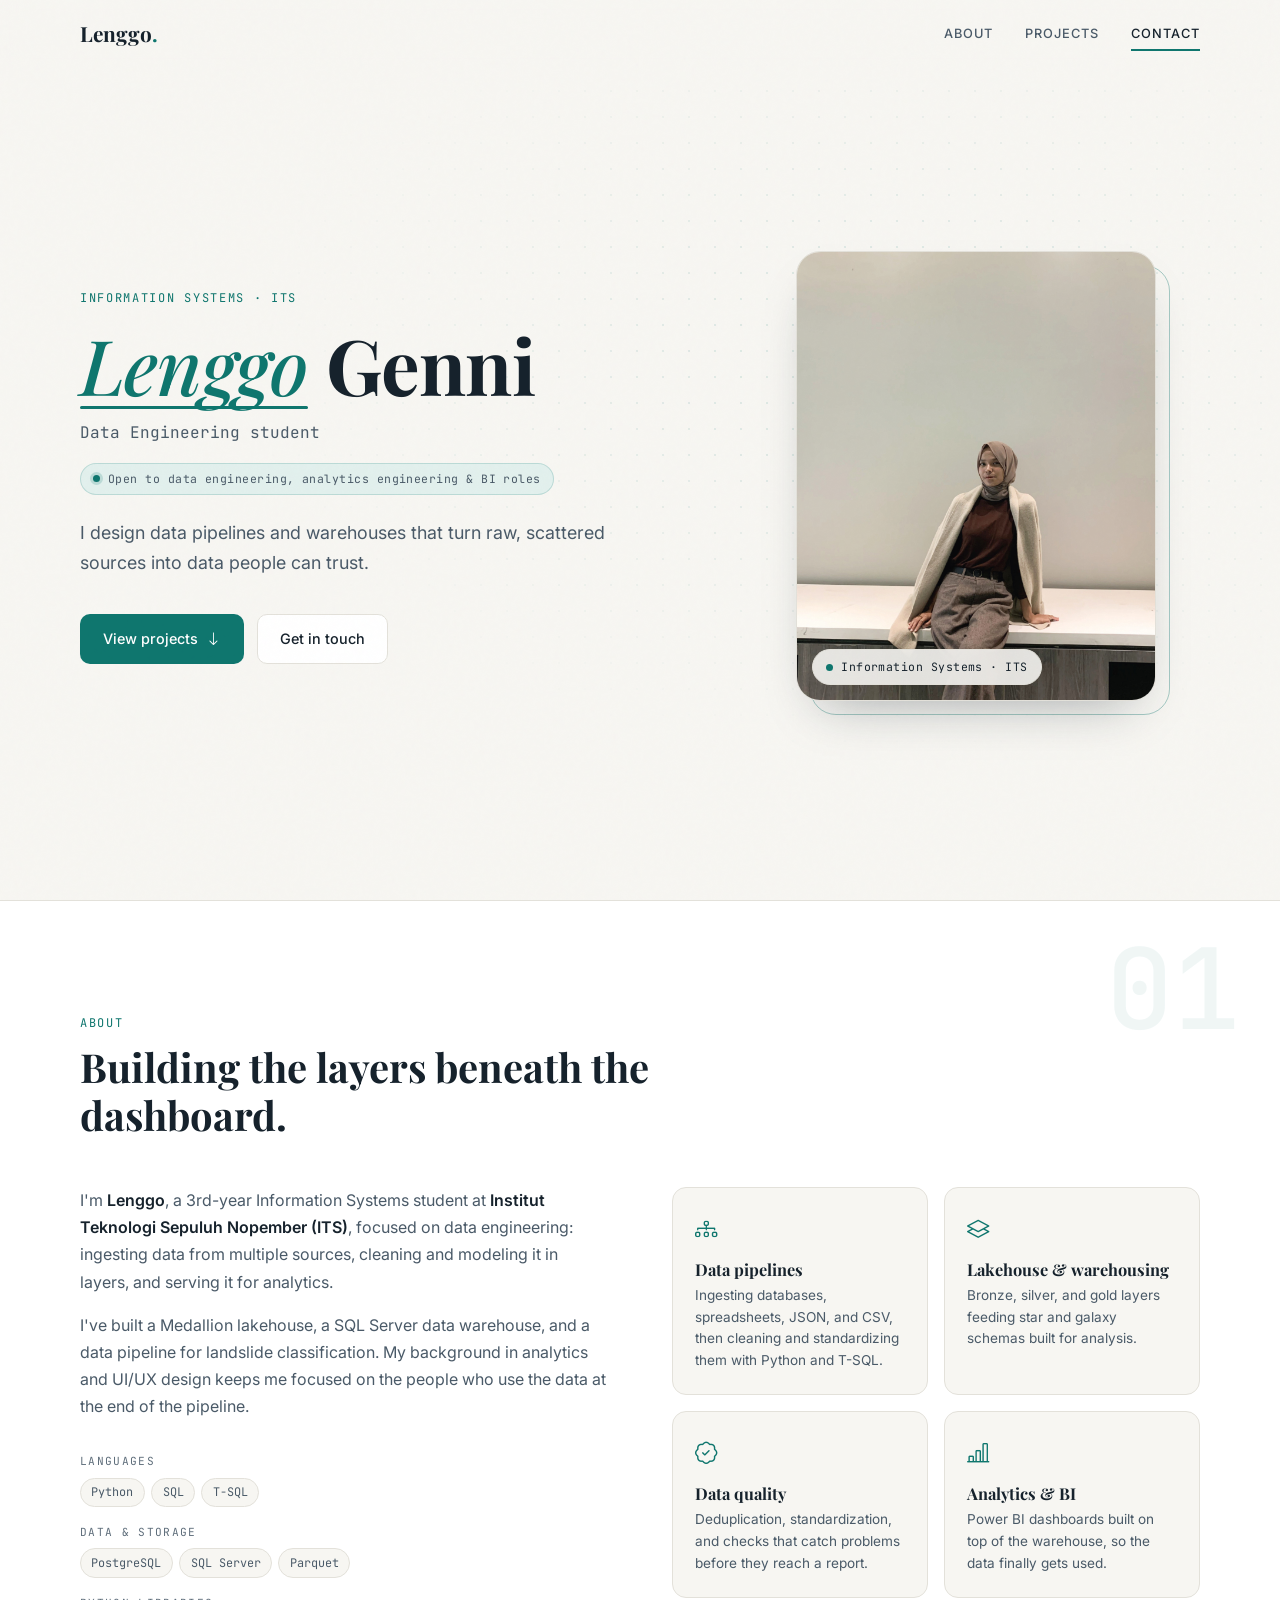
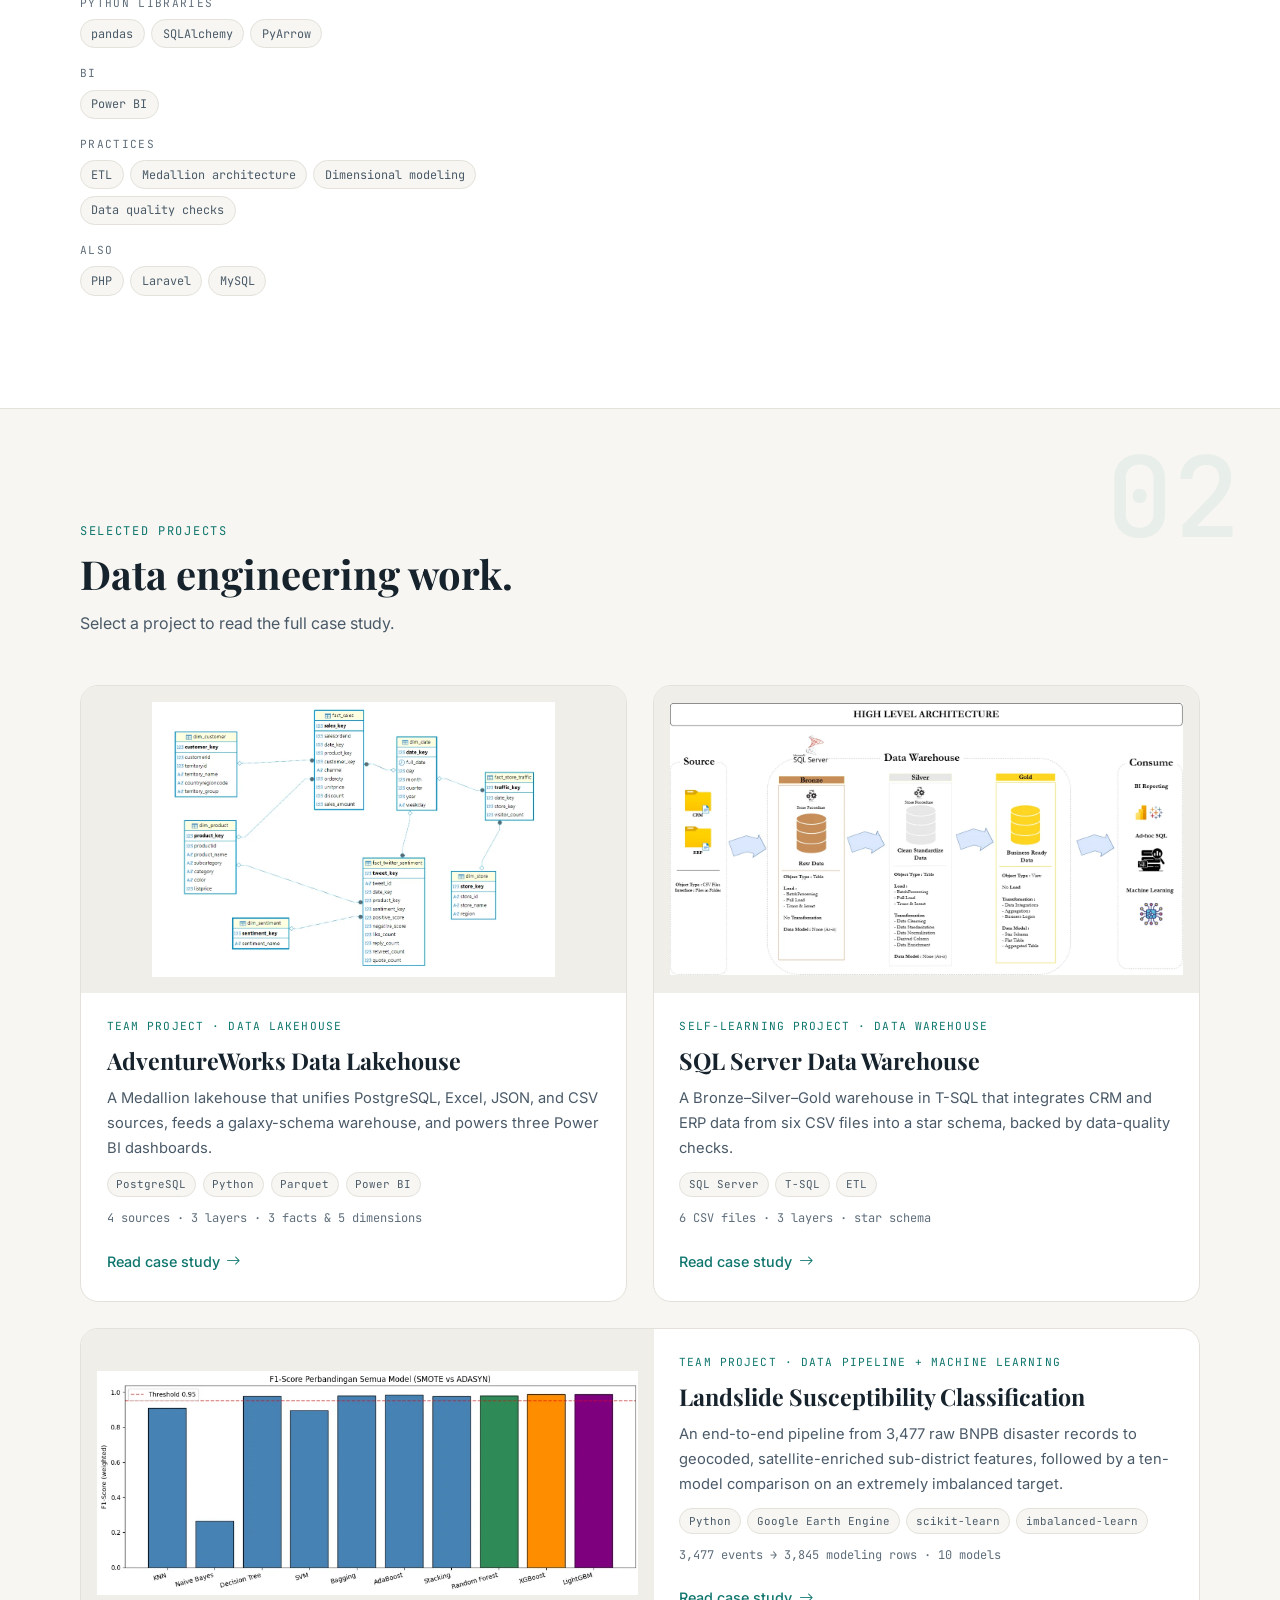
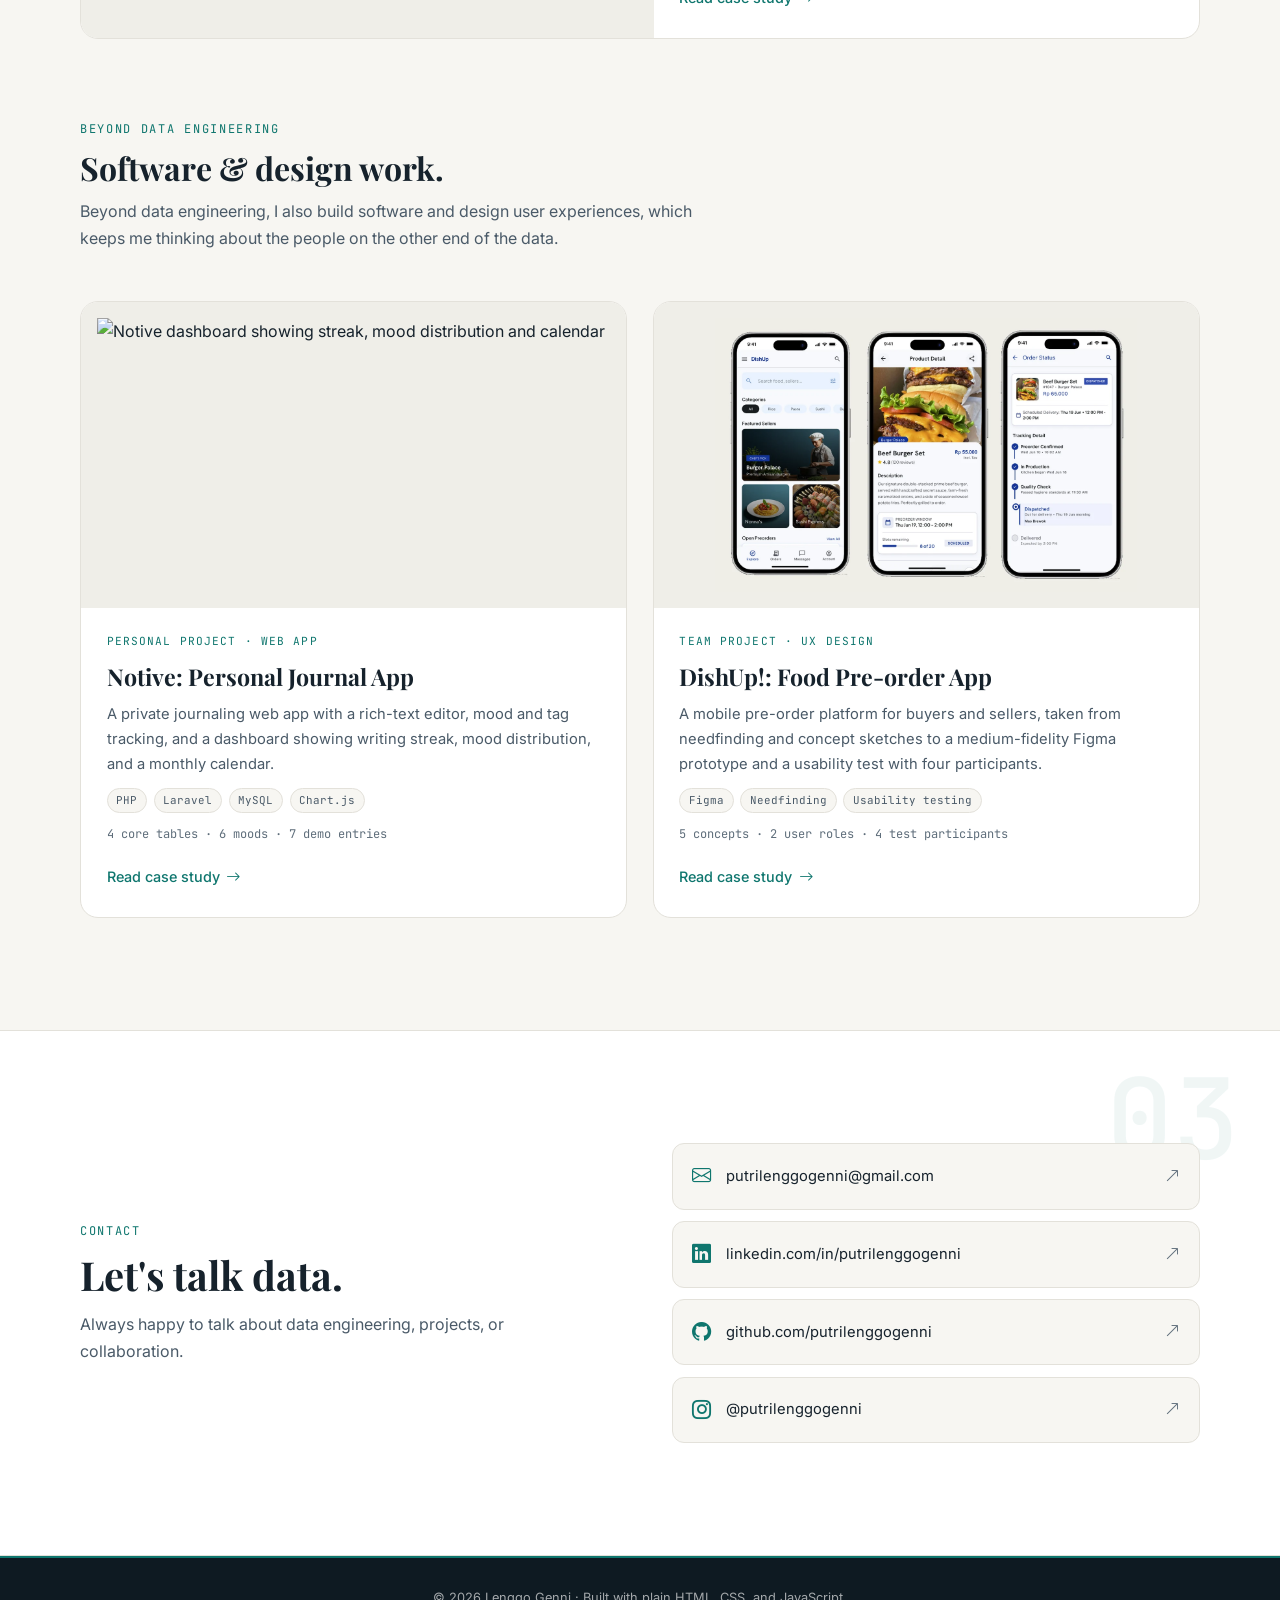
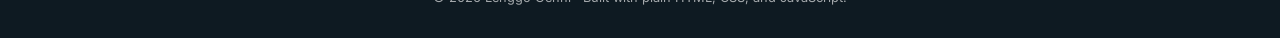
==== index.html @ aed27771 "Design: section watermark numbers + page scroll progress bar" ====
<!DOCTYPE html>
<html lang="en">
<head>
  <meta charset="UTF-8" />
  <meta name="viewport" content="width=device-width, initial-scale=1.0" />
  <title>Lenggo Genni · Data Engineering</title>
  <meta name="description" content="Portfolio of Lenggo Genni, an Information Systems student building data pipelines, lakehouses, and data warehouses." />
  <meta name="theme-color" content="#f7f6f2" />
  <meta property="og:title" content="Lenggo Genni · Data Engineering" />
  <meta property="og:description" content="Data pipelines, lakehouses, and data warehouses: selected data engineering projects." />
  <meta property="og:type" content="website" />
  <link rel="icon" href="data:image/svg+xml,%3Csvg xmlns='http://www.w3.org/2000/svg' viewBox='0 0 32 32'%3E%3Crect width='32' height='32' rx='8' fill='%230f766e'/%3E%3Ctext x='16' y='23' font-size='19' text-anchor='middle' fill='white' font-family='Georgia,serif' font-weight='700'%3EL%3C/text%3E%3C/svg%3E" />

  <script>document.documentElement.classList.add('js');</script>

  <link rel="preconnect" href="https://fonts.googleapis.com" />
  <link rel="preconnect" href="https://fonts.gstatic.com" crossorigin />
  <link href="https://fonts.googleapis.com/css2?family=Inter:wght@400;500;600&family=JetBrains+Mono:wght@400;500&family=Playfair+Display:ital,wght@0,500;0,700;1,500&display=swap" rel="stylesheet" />
  <link href="https://cdn.jsdelivr.net/npm/bootstrap-icons@1.11.3/font/bootstrap-icons.min.css" rel="stylesheet" />
  <link href="style.css" rel="stylesheet" />
</head>

<body>
  <div class="scroll-progress" aria-hidden="true"><span id="scroll-progress"></span></div>
  <a class="skip" href="#main">Skip to content</a>

  <!-- NAVBAR -->
  <header class="nav" id="nav">
    <div class="container nav__inner">
      <a class="brand" href="#top" aria-label="Lenggo, back to top">Lenggo<span>.</span></a>
      <button class="nav__toggle" id="nav-toggle" aria-expanded="false" aria-controls="nav-links" aria-label="Toggle menu">
        <i class="bi bi-list"></i>
      </button>
      <nav class="nav__links" id="nav-links" aria-label="Primary">
        <a href="#about">About</a>
        <a href="#projects">Projects</a>
        <a href="#contact">Contact</a>
      </nav>
    </div>
  </header>

  <main id="main">
    <!-- HERO -->
    <section class="hero" id="top">
      <div class="container hero__grid">
        <div class="hero__text">
          <p class="eyebrow">Information Systems · ITS</p>
          <h1 class="hero__name"><em>Lenggo</em> Genni</h1>
          <p class="hero__role">Data Engineering student</p>
<p class="hero__avail"><span class="hero__avail-dot" aria-hidden="true"></span>Open to data engineering, analytics engineering &amp; BI roles</p>
          <p class="hero__lede">
            I design data pipelines and warehouses that turn raw, scattered sources into data people can trust.
          </p>
          <div class="hero__cta">
            <a href="#projects" class="btn btn--primary">View projects <i class="bi bi-arrow-down"></i></a>
            <a href="#contact" class="btn btn--ghost">Get in touch</a>
          </div>
        </div>

        <figure class="hero__portrait">
          <img
            src="lenggo.jpg"
            alt="Portrait of Lenggo Genni"
            class="hero__photo"
            width="520" height="650"
            onerror="this.replaceWith(Object.assign(document.createElement('span'),{className:'hero__photo hero__photo--fallback',textContent:'LG'}))"
          />
          <figcaption class="hero__caption">
            <span class="hero__caption-dot"></span>
            Information Systems · ITS
          </figcaption>
        </figure>
      </div>
    </section>

    <!-- ABOUT -->
    <section class="section section--alt" id="about">
      <div class="container">
        <div class="section__head reveal">
          <p class="eyebrow">About</p>
          <h2 class="section-title">Building the layers beneath the dashboard.</h2>
        </div>

        <div class="about__grid">
          <div class="about__text reveal">
            <p>
              I'm <strong>Lenggo</strong>, a 3rd-year Information Systems student at
              <strong>Institut Teknologi Sepuluh Nopember (ITS)</strong>, focused on data engineering:
              ingesting data from multiple sources, cleaning and modeling it in layers, and serving it for analytics.
            </p>
            <p> 
              I've built a Medallion lakehouse, a SQL Server data warehouse, and a data pipeline for landslide
              classification. My background in analytics and UI/UX design keeps me focused on the people who use
              the data at the end of the pipeline.
            </p>

            <div class="stack">
              <div class="stack__group">
                <span class="stack__label">Languages</span>
                <div class="chips"><span class="chip">Python</span><span class="chip">SQL</span><span class="chip">T-SQL</span></div>
              </div>
              <div class="stack__group">
                <span class="stack__label">Data &amp; storage</span>
                <div class="chips"><span class="chip">PostgreSQL</span><span class="chip">SQL Server</span><span class="chip">Parquet</span></div>
              </div>
              <div class="stack__group">
                <span class="stack__label">Python libraries</span>
                <div class="chips"><span class="chip">pandas</span><span class="chip">SQLAlchemy</span><span class="chip">PyArrow</span></div>
              </div>
              <div class="stack__group">
                <span class="stack__label">BI</span>
                <div class="chips"><span class="chip">Power BI</span></div>
              </div>
              <div class="stack__group">
                <span class="stack__label">Practices</span>
                <div class="chips"><span class="chip">ETL</span><span class="chip">Medallion architecture</span><span class="chip">Dimensional modeling</span><span class="chip">Data quality checks</span></div>
              </div>
              <div class="stack__group">
                <span class="stack__label">Also</span>
                <div class="chips"><span class="chip">PHP</span><span class="chip">Laravel</span><span class="chip">MySQL</span></div>
              </div>
            </div>
          </div>

          <div class="skills">
            <article class="skill reveal" data-delay="0">
              <i class="bi bi-diagram-3 skill__icon"></i>
              <h3>Data pipelines</h3>
              <p>Ingesting databases, spreadsheets, JSON, and CSV, then cleaning and standardizing them with Python and T-SQL.</p>
            </article>
            <article class="skill reveal" data-delay="80">
              <i class="bi bi-layers skill__icon"></i>
              <h3>Lakehouse &amp; warehousing</h3>
              <p>Bronze, silver, and gold layers feeding star and galaxy schemas built for analysis.</p>
            </article>
            <article class="skill reveal" data-delay="160">
              <i class="bi bi-patch-check skill__icon"></i>
              <h3>Data quality</h3>
              <p>Deduplication, standardization, and checks that catch problems before they reach a report.</p>
            </article>
            <article class="skill reveal" data-delay="240">
              <i class="bi bi-bar-chart-line skill__icon"></i>
              <h3>Analytics &amp; BI</h3>
              <p>Power BI dashboards built on top of the warehouse, so the data finally gets used.</p>
            </article>
          </div>
        </div>
      </div>
    </section>

        <!-- PROJECTS -->
    <section class="section" id="projects">
      <div class="container">
        <div class="section__head reveal">
          <p class="eyebrow">Selected projects</p>
          <h2 class="section-title">Data engineering work.</h2>
          <p class="section__sub">Select a project to read the full case study.</p>
        </div>

        <div class="projects">
          <a class="card reveal" href="#p-lakehouse" data-delay="0">
            <div class="card__media">
              <img src="assets/img/lakehouse-galaxy-schema.webp" alt="Galaxy schema of the AdventureWorks data warehouse" width="1067" height="726" loading="lazy" />
            </div>
            <div class="card__body">
              <span class="card__tag">Team project · Data lakehouse</span>
              <h3 class="card__title">AdventureWorks Data Lakehouse</h3>
              <p class="card__desc">
                A Medallion lakehouse that unifies PostgreSQL, Excel, JSON, and CSV sources, feeds a
                galaxy-schema warehouse, and powers three Power BI dashboards.
              </p>
              <div class="chips chips--sm"><span class="chip">PostgreSQL</span><span class="chip">Python</span><span class="chip">Parquet</span><span class="chip">Power BI</span></div>
              <p class="card__meta">4 sources · 3 layers · 3 facts &amp; 5 dimensions</p>
              <span class="card__cta">Read case study <i class="bi bi-arrow-right"></i></span>
            </div>
          </a>

          <a class="card reveal" href="#p-sql-dwh" data-delay="100">
            <div class="card__media">
              <img src="assets/img/sqldwh-architecture.webp" alt="High-level architecture of the SQL Server data warehouse" width="1364" height="724" loading="lazy" />
            </div>
            <div class="card__body">
              <span class="card__tag">Self-learning project · Data warehouse</span>
              <h3 class="card__title">SQL Server Data Warehouse</h3>
              <p class="card__desc">
                A Bronze–Silver–Gold warehouse in T-SQL that integrates CRM and ERP data from six CSV
                files into a star schema, backed by data-quality checks.
              </p>
              <div class="chips chips--sm"><span class="chip">SQL Server</span><span class="chip">T-SQL</span><span class="chip">ETL</span></div>
              <p class="card__meta">6 CSV files · 3 layers · star schema</p>
              <span class="card__cta">Read case study <i class="bi bi-arrow-right"></i></span>
            </div>
          </a>

          <a class="card card--wide reveal" href="#p-landslide">
            <div class="card__media">
              <img src="assets/img/landslide-f1-comparison.webp" alt="F1-score comparison of ten classifiers for landslide vulnerability" width="889" height="368" loading="lazy" />
            </div>
            <div class="card__body">
              <span class="card__tag">Team project · Data pipeline + machine learning</span>
              <h3 class="card__title">Landslide Susceptibility Classification</h3>
              <p class="card__desc">
                An end-to-end pipeline from 3,477 raw BNPB disaster records to geocoded, satellite-enriched
                sub-district features, followed by a ten-model comparison on an extremely imbalanced target.
              </p>
              <div class="chips chips--sm"><span class="chip">Python</span><span class="chip">Google Earth Engine</span><span class="chip">scikit-learn</span><span class="chip">imbalanced-learn</span></div>
              <p class="card__meta">3,477 events → 3,845 modeling rows · 10 models</p>
              <span class="card__cta">Read case study <i class="bi bi-arrow-right"></i></span>
            </div>
          </a>
        </div>

        <div class="section__head section__head--sub reveal">
          <p class="eyebrow">Beyond data engineering</p>
          <h3 class="section-subtitle">Software & design work.</h3>
          <p class="section__sub">Beyond data engineering, I also build software and design user experiences, which keeps me thinking about the people on the other end of the data.</p>
        </div>

        <div class="projects">
          <a class="card reveal" href="#p-notive">
            <div class="card__media">
              <img src="assets/img/notive-dashboard.webp" alt="Notive dashboard showing streak, mood distribution and calendar" width="1600" height="900" loading="lazy" />
            </div>
            <div class="card__body">
              <span class="card__tag">Personal project · Web app</span>
              <h3 class="card__title">Notive: Personal Journal App</h3>
              <p class="card__desc">
                A private journaling web app with a rich-text editor, mood and tag tracking, and a dashboard showing
                writing streak, mood distribution, and a monthly calendar.
              </p>
              <div class="chips chips--sm"><span class="chip">PHP</span><span class="chip">Laravel</span><span class="chip">MySQL</span><span class="chip">Chart.js</span></div>
              <p class="card__meta">4 core tables · 6 moods · 7 demo entries</p>
              <span class="card__cta">Read case study <i class="bi bi-arrow-right"></i></span>
            </div>
          </a>

          <a class="card reveal" href="#p-dishup">
            <div class="card__media">
              <img src="assets/img/dishup-cover.webp" alt="Three screens of the DishUp food pre-order app" width="1300" height="846" loading="lazy" />
            </div>
            <div class="card__body">
              <span class="card__tag">Team project · UX design</span>
              <h3 class="card__title">DishUp!: Food Pre-order App</h3>
              <p class="card__desc">
                A mobile pre-order platform for buyers and sellers, taken from needfinding and concept sketches
                to a medium-fidelity Figma prototype and a usability test with four participants.
              </p>
              <div class="chips chips--sm"><span class="chip">Figma</span><span class="chip">Needfinding</span><span class="chip">Usability testing</span></div>
              <p class="card__meta">5 concepts · 2 user roles · 4 test participants</p>
              <span class="card__cta">Read case study <i class="bi bi-arrow-right"></i></span>
            </div>
          </a>
        </div>
      </div>
    </section>

    <!-- CONTACT -->
    <section class="section section--alt" id="contact">
      <div class="container contact">
        <div class="reveal">
          <p class="eyebrow">Contact</p>
          <h2 class="section-title">Let's talk data.</h2>
          <p class="section__sub">Always happy to talk about data engineering, projects, or collaboration.</p>
        </div>

        <div class="contact__links reveal" data-delay="100">
          <a class="link-row" href="mailto:putrilenggogenni@gmail.com"><i class="bi bi-envelope"></i><span>putrilenggogenni@gmail.com</span><i class="bi bi-arrow-up-right"></i></a>
          <a class="link-row" href="https://www.linkedin.com/in/putrilenggogenni/" target="_blank" rel="noopener"><i class="bi bi-linkedin"></i><span>linkedin.com/in/putrilenggogenni</span><i class="bi bi-arrow-up-right"></i></a>
          <a class="link-row" href="https://github.com/putrilenggogenni" target="_blank" rel="noopener"><i class="bi bi-github"></i><span>github.com/putrilenggogenni</span><i class="bi bi-arrow-up-right"></i></a>
          <a class="link-row" href="https://www.instagram.com/putrilenggogenni" target="_blank" rel="noopener"><i class="bi bi-instagram"></i><span>@putrilenggogenni</span><i class="bi bi-arrow-up-right"></i></a>
        </div>
      </div>
    </section>
  </main>

  <footer class="footer">
    <div class="container">
      <p>© <span id="year">2026</span> Lenggo Genni · Built with plain HTML, CSS, and JavaScript.</p>
    </div>
  </footer>

  <!-- ============ CASE STUDY PANEL ============ -->
  <div class="panel" id="panel" role="dialog" aria-modal="true" aria-labelledby="panel-crumb" hidden>
    <div class="panel__bar">
      <button class="panel__back" id="panel-back" type="button"><i class="bi bi-arrow-left"></i> Back to projects</button>
      <span class="panel__crumb" id="panel-crumb"></span>
      <button class="panel__close" id="panel-close" type="button" aria-label="Close case study"><i class="bi bi-x-lg"></i></button>
      <div class="panel__progress" aria-hidden="true"><span id="panel-progress"></span></div>
    </div>
    <div class="panel__scroll" id="panel-scroll">
      <div class="panel__content" id="panel-content"></div>
    </div>
  </div>

  <!-- Lightbox for diagrams -->
  <div class="lightbox" id="lightbox" role="dialog" aria-modal="true" aria-label="Enlarged image" hidden>
    <button class="lightbox__close" id="lightbox-close" type="button" aria-label="Close image"><i class="bi bi-x-lg"></i></button>
    <img id="lightbox-img" alt="" />
  </div>

  <!-- ============ TEMPLATE: LAKEHOUSE ============ -->
  <template id="tpl-lakehouse">
    <article class="cs">
      <header class="cs__hero">
        <p class="cs__eyebrow">Team project · Data lakehouse course</p>
        <h1 class="cs__title">AdventureWorks Data Lakehouse</h1>
        <p class="cs__lede">
          One platform for data that lived in four different places: online sales in PostgreSQL, offline sales in Excel,
          customer reviews in JSON, and store visits in CSV. Everything flows through Raw, Silver, and Gold layers
          into a galaxy-schema warehouse and Power BI.
        </p>
        <dl class="cs__meta">
          <div><dt>My role</dt><dd>Pipeline architecture, Python ETL scripts, data warehouse design and loading, and the Sales dashboard.</dd></div>
          <div><dt>Stack</dt><dd>PostgreSQL, Python (pandas, SQLAlchemy, PyArrow), Parquet, Power BI</dd></div>
          <div><dt>Code</dt><dd><a href="https://github.com/putrilenggogenni/finalproject_data_lakehouse" target="_blank" rel="noopener">GitHub repository <i class="bi bi-arrow-up-right"></i></a></dd></div>
        </dl>
        <div class="cs__stats">
          <div class="stat"><span class="stat__num" data-count="4">4</span><span class="stat__label">source systems</span></div>
          <div class="stat"><span class="stat__num" data-count="3">3</span><span class="stat__label">lakehouse layers</span></div>
          <div class="stat"><span class="stat__num" data-count="8">8</span><span class="stat__label">warehouse tables</span></div>
          <div class="stat"><span class="stat__num" data-count="30">30</span><span class="stat__label">daily JSON files</span></div>
        </div>
      </header>

      <div class="cs__layout">
        <aside class="cs__toc" aria-label="Sections"></aside>

        <div class="cs__main">
          <section class="cs__section reveal" data-section="overview" data-title="Overview">
            <h2 class="cs__h"><span class="cs__num">01</span> Overview</h2>
            <p>
              Company data rarely sits in one place or one format. Online transactions live in an operational database,
              branch sales arrive as spreadsheets, and external signals such as social-media reviews or store-visit counts
              come as flat files. Analyzing them together is hard without a common home.
            </p>
            <p>
              This project builds that home: a lakehouse with Raw, Silver, and Gold layers, loaded into a dimensional
              warehouse and visualized in Power BI.
            </p>
            <ul class="checks">
              <li>Integrate data from multiple sources and formats.</li>
              <li>Clean and standardize it layer by layer with repeatable Python scripts.</li>
              <li>Model it dimensionally so sales, sentiment, and store traffic can be analyzed together.</li>
            </ul>
          </section>

          <section class="cs__section reveal" data-section="sources" data-title="Data sources">
            <h2 class="cs__h"><span class="cs__num">02</span> Data sources</h2>
            <div class="table-wrap">
              <table class="table">
                <thead><tr><th>Source</th><th>Format</th><th>What it holds</th></tr></thead>
                <tbody>
                  <tr><td>AdventureWorks online sales</td><td>PostgreSQL</td><td>Online sales transactions from the operational database</td></tr>
                  <tr><td>Offline sales</td><td>Excel (.xlsx)</td><td>Offline orders extracted from AdventureWorks to simulate branch spreadsheets</td></tr>
                  <tr><td>Twitter reviews</td><td>JSON (30 daily files)</td><td>Customer reviews with like, reply, retweet, and quote counts</td></tr>
                  <tr><td>Store traffic</td><td>CSV</td><td>Daily visitor counts for five branch stores</td></tr>
                </tbody>
              </table>
            </div>
            <p class="note"><i class="bi bi-info-circle"></i> The Twitter and store-traffic datasets are synthetic: generated with scripts to simulate external data sources.</p>
          </section>

          <section class="cs__section reveal" data-section="architecture" data-title="Architecture">
            <h2 class="cs__h"><span class="cs__num">03</span> Architecture</h2>
            <p>All four sources land in the Raw layer. Online sales also load straight into the warehouse from the operational database.</p>
            <figure class="figure diagram">
              <div class="diagram__scroll">
                <svg viewBox="0 0 880 300" class="dg" role="img" aria-labelledby="lh-dg-title">
                  <title id="lh-dg-title">Four sources feed the Raw, Silver, and Gold layers, then a data warehouse and Power BI. PostgreSQL also loads directly into the warehouse.</title>

                  <!-- sources -->
                  <rect x="10" y="50"  width="110" height="40" rx="8" class="dg-box dg-src"/><text x="65" y="75"  class="dg-label" text-anchor="middle">PostgreSQL</text>
                  <rect x="10" y="110" width="110" height="40" rx="8" class="dg-box dg-src"/><text x="65" y="135" class="dg-label" text-anchor="middle">Excel</text>
                  <rect x="10" y="170" width="110" height="40" rx="8" class="dg-box dg-src"/><text x="65" y="195" class="dg-label" text-anchor="middle">JSON</text>
                  <rect x="10" y="230" width="110" height="40" rx="8" class="dg-box dg-src"/><text x="65" y="255" class="dg-label" text-anchor="middle">CSV</text>

                  <path class="dg-line flow" d="M120 70  C145 70  145 160 170 160"/>
                  <path class="dg-line flow" d="M120 130 C145 130 145 160 170 160"/>
                  <path class="dg-line flow" d="M120 190 C145 190 145 160 170 160"/>
                  <path class="dg-line flow" d="M120 250 C145 250 145 160 170 160"/>

                  <!-- direct online sales -->
                  <path class="dg-line dg-line--dashed flow" d="M65 50 C65 -5 675 -5 675 115"/>
                  <text x="370" y="22" class="dg-sub" text-anchor="middle">online sales loaded directly</text>

                  <!-- layers -->
                  <rect x="170" y="115" width="100" height="90" rx="12" class="dg-box dg-raw"/>
                  <text x="220" y="156" class="dg-label" text-anchor="middle">Raw</text><text x="220" y="176" class="dg-sub" text-anchor="middle">as-is files</text>
                  <rect x="320" y="115" width="100" height="90" rx="12" class="dg-box dg-silver"/>
                  <text x="370" y="156" class="dg-label" text-anchor="middle">Silver</text><text x="370" y="176" class="dg-sub" text-anchor="middle">clean · Parquet</text>
                  <rect x="470" y="115" width="100" height="90" rx="12" class="dg-box dg-gold"/>
                  <text x="520" y="156" class="dg-label" text-anchor="middle">Gold</text><text x="520" y="176" class="dg-sub" text-anchor="middle">analytic marts</text>
                  <rect x="620" y="115" width="110" height="90" rx="12" class="dg-box dg-dw"/>
                  <text x="675" y="156" class="dg-label" text-anchor="middle">Warehouse</text><text x="675" y="176" class="dg-sub" text-anchor="middle">galaxy schema</text>
                  <rect x="780" y="115" width="90" height="90" rx="12" class="dg-box dg-bi"/>
                  <text x="825" y="156" class="dg-label" text-anchor="middle">Power BI</text><text x="825" y="176" class="dg-sub" text-anchor="middle">dashboards</text>

                  <path class="dg-line flow" d="M270 160 H320"/>
                  <path class="dg-line flow" d="M420 160 H470"/>
                  <path class="dg-line flow" d="M570 160 H620"/>
                  <path class="dg-line flow" d="M730 160 H780"/>
                </svg>
              </div>
            </figure>
          </section>

          <section class="cs__section reveal" data-section="pipeline" data-title="Pipeline">
            <h2 class="cs__h"><span class="cs__num">04</span> The three layers</h2>
            <div class="layers">
              <div class="layer layer--raw">
                <h3>Raw</h3>
                <p class="layer__scripts">ingest_*.py</p>
                <p>Data stored exactly as it arrives, so every later step can be audited and replayed.</p>
                <ul>
                  <li>Offline orders pulled from PostgreSQL (header and detail joined) into Excel</li>
                  <li>Twitter reviews generated as 30 daily JSON files</li>
                  <li>Store traffic generated as one CSV</li>
                </ul>
              </div>
              <div class="layer layer--silver">
                <h3>Silver</h3>
                <p class="layer__scripts">store_*.py</p>
                <p>Cleaned, typed, and standardized, then converted to Parquet.</p>
                <ul>
                  <li>Remove duplicates, including tweets by tweet ID</li>
                  <li>Flatten nested JSON metrics into columns</li>
                  <li>Fix data types and standardize column names</li>
                </ul>
              </div>
              <div class="layer layer--gold">
                <h3>Gold</h3>
                <p class="layer__scripts">view_*.py</p>
                <p>Analytics-ready datasets shaped for the warehouse and dashboards.</p>
                <ul>
                  <li>Sales mart with a computed sales amount</li>
                  <li>Rule-based tweet sentiment, product review summary, and product ranking</li>
                  <li>Traffic summary with High, Medium, and Low levels</li>
                </ul>
              </div>
            </div>
          </section>

          <section class="cs__section reveal" data-section="warehouse" data-title="Warehouse">
            <h2 class="cs__h"><span class="cs__num">05</span> Warehouse design</h2>
            <p>
              The warehouse uses a <strong>galaxy schema</strong>: three fact tables for three business processes
              (sales, tweet sentiment, store traffic) that share dimensions. <code>dim_date</code> serves all three facts, and
              <code>dim_product</code> connects sales with customer sentiment, so a product's revenue can be read next to what customers say about it.
            </p>
            <figure class="figure zoomable">
              <img src="assets/img/lakehouse-galaxy-schema.webp" alt="Galaxy schema with fact_sales, fact_twitter_sentiment, fact_store_traffic and five dimension tables" width="1067" height="726" loading="lazy" />
              <figcaption class="figcap">Galaxy schema: 3 fact tables and 5 dimensions. Click to enlarge.</figcaption>
            </figure>
            <p>
              Loading is done with Python scripts into a PostgreSQL warehouse schema: dimensions first, then facts.
              One deliberate choice: the <code>traffic_level</code> attribute stays in the Gold layer but is not loaded into the
              warehouse, because it can always be recomputed from <code>visitor_count</code>.
            </p>
          </section>

          <section class="cs__section reveal" data-section="dashboards" data-title="Dashboards">
            <h2 class="cs__h"><span class="cs__num">06</span> Dashboards</h2>
            <p>
              Three Power BI dashboards sit on the warehouse: Sales, Sentiment, and Store Traffic. I built the Sales dashboard;
              my teammates built the other two.
            </p>
            <figure class="figure zoomable">
              <img src="assets/img/lakehouse-dashboard-sales.webp" alt="Executive sales overview dashboard in Power BI with revenue trend, category revenue, and channel split" width="1522" height="847" loading="lazy" />
              <figcaption class="figcap">Sales dashboard: 110.37M total revenue from 31,465 orders. Bikes contribute 95M, and offline sales account for 73.4% of revenue versus 26.6% online. Click to enlarge.</figcaption>
            </figure>
            <figure class="figure zoomable">
              <img src="assets/img/lakehouse-dashboard-sentiment.webp" alt="Customer sentiment dashboard in Power BI" width="1442" height="815" loading="lazy" />
              <figcaption class="figcap">Sentiment dashboard: 1,000 tweets, 73.5% neutral, 23.3% positive, 3.2% negative (synthetic data).</figcaption>
            </figure>
            <figure class="figure zoomable">
              <img src="assets/img/lakehouse-dashboard-traffic.webp" alt="Store traffic dashboard in Power BI" width="1445" height="813" loading="lazy" />
              <figcaption class="figcap">Store traffic dashboard: five stores, about 27 thousand visits, Seattle highest and Vancouver lowest (synthetic data).</figcaption>
            </figure>
          </section>

          <section class="cs__section reveal" data-section="learnings" data-title="Takeaways">
            <h2 class="cs__h"><span class="cs__num">07</span> Takeaways</h2>
            <ul class="checks">
              <li><strong>Keep raw data untouched.</strong> A raw layer that never changes makes every transformation auditable and repeatable.</li>
              <li><strong>Share dimensions across processes.</strong> Conformed dimensions are what make cross-domain questions cheap to answer.</li>
              <li><strong>Keep derived values out of the warehouse.</strong> If it can be recomputed, store the source and compute it on demand.</li>
              <li><strong>Plan for messy shapes.</strong> Nested JSON, mixed formats, and duplicates are normal, so the Silver layer exists to absorb them.</li>
            </ul>
          </section>
        </div>
      </div>
    </article>
  </template>

  <!-- ============ TEMPLATE: SQL DATA WAREHOUSE ============ -->
  <template id="tpl-sqldwh">
    <article class="cs">
      <header class="cs__hero">
        <p class="cs__eyebrow">Self-learning project · Data warehousing</p>
        <h1 class="cs__title">SQL Server Data Warehouse</h1>
        <p class="cs__lede">
          A Bronze–Silver–Gold warehouse built entirely in T-SQL. CRM and ERP data arrives as six CSV files, is cleaned
          and integrated through stored procedures, and ends as a star schema ready for reporting.
        </p>
        <dl class="cs__meta">
          <div><dt>Context</dt><dd>Built while following the DataWithBaraa SQL Data Warehouse course (MIT license). The dataset and architecture come from the course; I wrote and ran the code to learn the end-to-end process.</dd></div>
          <div><dt>Stack</dt><dd>Microsoft SQL Server, T-SQL, stored procedures</dd></div>
          <div><dt>Code</dt><dd><a href="https://github.com/putrilenggogenni/sql-datawarehouse-project" target="_blank" rel="noopener">GitHub repository <i class="bi bi-arrow-up-right"></i></a></dd></div>
        </dl>
        <div class="cs__stats">
          <div class="stat"><span class="stat__num" data-count="6">6</span><span class="stat__label">source CSV files</span></div>
          <div class="stat"><span class="stat__num" data-count="3">3</span><span class="stat__label">warehouse layers</span></div>
          <div class="stat"><span class="stat__num" data-count="60398">60,398</span><span class="stat__label">sales rows loaded</span></div>
          <div class="stat"><span class="stat__num" data-count="3">3</span><span class="stat__label">gold views</span></div>
        </div>
      </header>

      <div class="cs__layout">
        <aside class="cs__toc" aria-label="Sections"></aside>

        <div class="cs__main">
          <section class="cs__section reveal" data-section="overview" data-title="Overview">
            <h2 class="cs__h"><span class="cs__num">01</span> Overview</h2>
            <p>
              A bike-shop business keeps customers, products, and sales in a CRM, and extra customer and category details in an ERP.
              The goal: combine both into one clean, trustworthy model that analysts can query without worrying about
              inconsistent codes, stray spaces, or mismatched keys.
            </p>
            <ul class="checks">
              <li>Load raw files into SQL Server with repeatable stored procedures.</li>
              <li>Clean, standardize, and enrich the data in a Silver layer.</li>
              <li>Expose a star schema in the Gold layer and verify it with quality checks.</li>
            </ul>
          </section>

          <section class="cs__section reveal" data-section="dataset" data-title="Dataset">
            <h2 class="cs__h"><span class="cs__num">02</span> Dataset</h2>
            <div class="table-wrap">
              <table class="table">
                <thead><tr><th>System</th><th>File</th><th>Content</th><th class="num">Rows</th></tr></thead>
                <tbody>
                  <tr><td>CRM</td><td>cust_info</td><td>Customers</td><td class="num">18,493</td></tr>
                  <tr><td>CRM</td><td>prd_info</td><td>Products with price history</td><td class="num">397</td></tr>
                  <tr><td>CRM</td><td>sales_details</td><td>Sales transactions</td><td class="num">60,398</td></tr>
                  <tr><td>ERP</td><td>CUST_AZ12</td><td>Birthdate and gender</td><td class="num">18,483</td></tr>
                  <tr><td>ERP</td><td>LOC_A101</td><td>Customer country</td><td class="num">18,484</td></tr>
                  <tr><td>ERP</td><td>PX_CAT_G1V2</td><td>Product categories</td><td class="num">35</td></tr>
                </tbody>
              </table>
            </div>
            <p class="note"><i class="bi bi-info-circle"></i> The data is intentionally messy: stray spaces, one-letter codes, dates stored as integers, empty values, and keys formatted differently in each system.</p>
          </section>

          <section class="cs__section reveal" data-section="architecture" data-title="Architecture">
            <h2 class="cs__h"><span class="cs__num">03</span> Architecture</h2>
            <figure class="figure diagram">
              <div class="diagram__scroll">
                <svg viewBox="0 0 880 300" class="dg" role="img" aria-labelledby="dw-dg-title">
                  <title id="dw-dg-title">CRM and ERP files flow into Bronze tables, Silver tables, and Gold views in SQL Server, consumed by BI, SQL, and machine learning.</title>

                  <rect x="10" y="80"  width="110" height="56" rx="10" class="dg-box dg-src"/><text x="65" y="113" class="dg-label" text-anchor="middle">CRM files</text>
                  <rect x="10" y="164" width="110" height="56" rx="10" class="dg-box dg-src"/><text x="65" y="197" class="dg-label" text-anchor="middle">ERP files</text>
                  <path class="dg-line flow" d="M120 108 C145 108 145 150 170 150"/>
                  <path class="dg-line flow" d="M120 192 C145 192 145 150 170 150"/>

                  <rect x="170" y="85" width="140" height="130" rx="12" class="dg-box dg-raw"/>
                  <text x="240" y="130" class="dg-label" text-anchor="middle">Bronze</text>
                  <text x="240" y="152" class="dg-sub" text-anchor="middle">6 raw tables</text>
                  <text x="240" y="172" class="dg-sub" text-anchor="middle">BULK INSERT</text>

                  <rect x="370" y="85" width="140" height="130" rx="12" class="dg-box dg-silver"/>
                  <text x="440" y="130" class="dg-label" text-anchor="middle">Silver</text>
                  <text x="440" y="152" class="dg-sub" text-anchor="middle">6 clean tables</text>
                  <text x="440" y="172" class="dg-sub" text-anchor="middle">standardized</text>

                  <rect x="570" y="85" width="140" height="130" rx="12" class="dg-box dg-gold"/>
                  <text x="640" y="130" class="dg-label" text-anchor="middle">Gold</text>
                  <text x="640" y="152" class="dg-sub" text-anchor="middle">3 views</text>
                  <text x="640" y="172" class="dg-sub" text-anchor="middle">star schema</text>

                  <rect x="770" y="100" width="100" height="100" rx="12" class="dg-box dg-bi"/>
                  <text x="820" y="146" class="dg-label" text-anchor="middle">Consume</text>
                  <text x="820" y="166" class="dg-sub" text-anchor="middle">BI · SQL · ML</text>

                  <path class="dg-line flow" d="M310 150 H370"/>
                  <path class="dg-line flow" d="M510 150 H570"/>
                  <path class="dg-line flow" d="M710 150 H770"/>
                </svg>
              </div>
            </figure>
            <figure class="figure zoomable">
              <img src="assets/img/sqldwh-data-flow.webp" alt="Data lineage from CRM and ERP files through bronze and silver tables to gold views" width="1122" height="592" loading="lazy" />
              <figcaption class="figcap">Data lineage: each source table's path to <code>fact_sales</code>, <code>dim_customers</code>, and <code>dim_products</code>. Click to enlarge.</figcaption>
            </figure>
          </section>

          <section class="cs__section reveal" data-section="layers" data-title="Layers">
            <h2 class="cs__h"><span class="cs__num">04</span> The three layers</h2>
            <div class="layers">
              <div class="layer layer--raw">
                <h3>Bronze</h3>
                <p class="layer__scripts">bronze.load_bronze</p>
                <p>Raw tables loaded as-is from the CSV files.</p>
                <ul>
                  <li>Truncate and reload with <code>BULK INSERT</code></li>
                  <li>Source folder passed in as a procedure parameter</li>
                  <li>Per-table timing and <code>TRY…CATCH</code> error reporting</li>
                </ul>
              </div>
              <div class="layer layer--silver">
                <h3>Silver</h3>
                <p class="layer__scripts">silver.load_silver</p>
                <p>Cleaned and standardized data, ready to join.</p>
                <ul>
                  <li>Keep the latest record per customer (<code>ROW_NUMBER</code>)</li>
                  <li>Trim text and decode one-letter codes into readable values</li>
                  <li>Derive category and product keys from a composite key</li>
                  <li>Convert integer dates to <code>DATE</code> and repair inconsistent sales and prices</li>
                  <li>Align customer keys that differ between CRM and ERP</li>
                </ul>
              </div>
              <div class="layer layer--gold">
                <h3>Gold</h3>
                <p class="layer__scripts">gold.* views</p>
                <p>Business-ready star schema exposed as views.</p>
                <ul>
                  <li><code>dim_customers</code> merges CRM with ERP details</li>
                  <li><code>dim_products</code> keeps only current product versions</li>
                  <li><code>fact_sales</code> links to both through surrogate keys</li>
                </ul>
              </div>
            </div>
          </section>

          <section class="cs__section reveal" data-section="quality" data-title="Quality checks">
            <h2 class="cs__h"><span class="cs__num">05</span> Data quality checks</h2>
            <p>Each layer has SQL checks that are expected to return no rows. They are what let me trust the model before anyone reports on it.</p>
            <div class="two-col">
              <div class="panel-box">
                <h3>Silver</h3>
                <ul class="checks checks--tight">
                  <li>Null or duplicate primary keys</li>
                  <li>Unwanted leading and trailing spaces</li>
                  <li>Consistent standardized values</li>
                  <li>Valid date order</li>
                  <li>Sales equals quantity × price</li>
                </ul>
              </div>
              <div class="panel-box">
                <h3>Gold</h3>
                <ul class="checks checks--tight">
                  <li>Unique surrogate keys in each dimension</li>
                  <li>Unique natural keys behind them</li>
                  <li>Every fact row finds its dimension rows</li>
                  <li>No row fan-out: the fact table has as many rows as its Silver source</li>
                </ul>
              </div>
            </div>
          </section>

          <section class="cs__section reveal" data-section="learnings" data-title="Takeaways">
            <h2 class="cs__h"><span class="cs__num">06</span> Takeaways</h2>
            <ul class="checks">
              <li><strong>Layers localize problems.</strong> When a number looks wrong, the layer boundaries tell you where to look first.</li>
              <li><strong>Keys cause most integration bugs.</strong> Aligning identifiers across systems matters more than any single transformation.</li>
              <li><strong>Test the warehouse, not just the code.</strong> Checks for duplicates, orphans, and fan-out catch what a successful run cannot.</li>
              <li><strong>Learning from a course still teaches.</strong> Rebuilding it myself made each design decision something I can explain and defend.</li>
            </ul>
          </section>
        </div>
      </div>
    </article>
  </template>

  <!-- ============ TEMPLATE: LANDSLIDE ============ -->
  <template id="tpl-landslide">
    <article class="cs">
      <header class="cs__hero">
        <p class="cs__eyebrow">Team project · Data pipeline + machine learning</p>
        <h1 class="cs__title">Landslide Susceptibility Classification for Indonesian Sub-districts</h1>
        <p class="cs__lede">
          A pipeline that turns messy disaster-incident records into a modeling dataset: cleaned and geocoded at
          sub-district level, enriched with terrain and climate data from Google Earth Engine, then used to compare
          ten classifiers on an extremely imbalanced target.
        </p>
        <dl class="cs__meta">
          <div><dt>Context</dt><dd>Final project for a predictive analytics and modeling course.</dd></div>
          <div><dt>My role</dt><dd>I built the data pipeline (cleaning and geocoding BNPB records, extracting satellite features with Google Earth Engine) and trained and evaluated the classifiers.</dd></div>
          <div><dt>Stack</dt><dd>Python, Google Earth Engine, Nominatim, pandas, scikit-learn, imbalanced-learn, XGBoost, LightGBM</dd></div>
        </dl>
        <div class="cs__stats">
          <div class="stat"><span class="stat__num" data-count="3477">3,477</span><span class="stat__label">BNPB landslide events (2021–2025)</span></div>
          <div class="stat"><span class="stat__num" data-count="3845">3,845</span><span class="stat__label">rows ready for modeling</span></div>
          <div class="stat"><span class="stat__num" data-count="4">4</span><span class="stat__label">satellite-derived features</span></div>
          <div class="stat"><span class="stat__num" data-count="10">10</span><span class="stat__label">classifiers compared</span></div>
        </div>
      </header>

      <div class="cs__layout">
        <aside class="cs__toc" aria-label="Sections"></aside>

        <div class="cs__main">
          <section class="cs__section reveal" data-section="overview" data-title="Overview">
            <h2 class="cs__h"><span class="cs__num">01</span> Overview</h2>
            <p>
              Indonesia has one of the highest landslide rates in the world, yet vulnerability mapping is uneven and
              often reactive. This project builds a reproducible, open-data pipeline from raw incident records to a
              classifier that labels sub-districts as Low, Medium, or High vulnerability.
            </p>
            <ul class="checks">
              <li>Clean and geocode landslide incidents published by BNPB, Indonesia's disaster agency.</li>
              <li>Extract slope, elevation, rainfall, and land cover for each location with Google Earth Engine.</li>
              <li>Build a transparent, literature-based vulnerability label.</li>
              <li>Compare ten models under extreme class imbalance without leaking test data.</li>
            </ul>
          </section>

          <section class="cs__section reveal" data-section="pipeline" data-title="Data pipeline">
            <h2 class="cs__h"><span class="cs__num">02</span> Data pipeline</h2>
            <figure class="figure diagram">
              <div class="diagram__scroll">
                <svg viewBox="0 0 880 200" class="dg" role="img" aria-labelledby="ls-dg-title">
                  <title id="ls-dg-title">Pipeline from BNPB records through cleaning, geocoding, feature extraction, labeling, modeling, and evaluation.</title>
                  <rect x="0"   y="60" width="112" height="80" rx="12" class="dg-box dg-src"/>
                  <text x="56"  y="96"  class="dg-label" text-anchor="middle">BNPB</text><text x="56"  y="116" class="dg-sub" text-anchor="middle">3,477 events</text>
                  <rect x="128" y="60" width="112" height="80" rx="12" class="dg-box dg-silver"/>
                  <text x="184" y="96"  class="dg-label" text-anchor="middle">Clean</text><text x="184" y="116" class="dg-sub" text-anchor="middle">regex · expand</text>
                  <rect x="256" y="60" width="112" height="80" rx="12" class="dg-box dg-silver"/>
                  <text x="312" y="96"  class="dg-label" text-anchor="middle">Geocode</text><text x="312" y="116" class="dg-sub" text-anchor="middle">Nominatim</text>
                  <rect x="384" y="60" width="112" height="80" rx="12" class="dg-box dg-silver"/>
                  <text x="440" y="96"  class="dg-label" text-anchor="middle">Features</text><text x="440" y="116" class="dg-sub" text-anchor="middle">GEE · 5 km</text>
                  <rect x="512" y="60" width="112" height="80" rx="12" class="dg-box dg-gold"/>
                  <text x="568" y="96"  class="dg-label" text-anchor="middle">Label</text><text x="568" y="116" class="dg-sub" text-anchor="middle">composite score</text>
                  <rect x="640" y="60" width="112" height="80" rx="12" class="dg-box dg-dw"/>
                  <text x="696" y="96"  class="dg-label" text-anchor="middle">Model</text><text x="696" y="116" class="dg-sub" text-anchor="middle">10 classifiers</text>
                  <rect x="768" y="60" width="112" height="80" rx="12" class="dg-box dg-bi"/>
                  <text x="824" y="96"  class="dg-label" text-anchor="middle">Evaluate</text><text x="824" y="116" class="dg-sub" text-anchor="middle">5-fold CV</text>

                  <path class="dg-line flow" d="M112 100 H128"/>
                  <path class="dg-line flow" d="M240 100 H256"/>
                  <path class="dg-line flow" d="M368 100 H384"/>
                  <path class="dg-line flow" d="M496 100 H512"/>
                  <path class="dg-line flow" d="M624 100 H640"/>
                  <path class="dg-line flow" d="M752 100 H768"/>
                </svg>
              </div>
            </figure>
            <div class="layers">
              <div class="layer layer--accent">
                <h3>Clean</h3>
                <p class="layer__scripts">BNPB incident table</p>
                <p>Location strings mixed district names, villages, and noise in inconsistent formats.</p>
                <ul>
                  <li>Regex extraction of district names, expanding multi-district events into separate rows</li>
                  <li>Multi-format parsing to strip RT/RW, GPS coordinates, and street names</li>
                  <li>72 semi-manual fixes for typos and spelling, plus de-duplication</li>
                </ul>
              </div>
              <div class="layer layer--accent">
                <h3>Geocode</h3>
                <p class="layer__scripts">Nominatim (OpenStreetMap)</p>
                <p>Turning district names into coordinates for spatial analysis.</p>
                <ul>
                  <li>1,739 unique locations submitted</li>
                  <li>1,518 matched (87.3%); 221 were not recognized and excluded</li>
                </ul>
              </div>
              <div class="layer layer--accent">
                <h3>Enrich</h3>
                <p class="layer__scripts">Google Earth Engine Python API</p>
                <p>Four environmental variables, each summarized in a 5 km buffer around every point.</p>
                <ul>
                  <li>Slope and elevation from SRTM</li>
                  <li>Mean annual rainfall, 2021–2025, from CHIRPS</li>
                  <li>Land cover class from Copernicus (100 m)</li>
                </ul>
              </div>
            </div>
          </section>

          <section class="cs__section reveal" data-section="label" data-title="Building the label">
            <h2 class="cs__h"><span class="cs__num">03</span> Building the label</h2>
            <p>
              The incident records contain no vulnerability class, so the label comes from a composite score. Each of
              the four variables is converted to a 0–2 score using thresholds adapted from the literature, and the
              scores are summed (0–8): Low is 0–2, Medium is 3–5, High is 6–8.
            </p>
            <div class="table-wrap">
              <table class="table">
                <thead><tr><th>Variable</th><th>Score 0</th><th>Score 1</th><th>Score 2</th></tr></thead>
                <tbody>
                  <tr><td>Slope</td><td>≤ 15°</td><td>15°–30°</td><td>&gt; 30°</td></tr>
                  <tr><td>Annual rainfall</td><td>≤ 2,000 mm</td><td>2,000–2,500 mm</td><td>≥ 2,500 mm</td></tr>
                  <tr><td>Elevation</td><td>≤ 200 m</td><td>200–1,000 m</td><td>≥ 1,000 m</td></tr>
                  <tr><td>Land cover</td><td colspan="3">Scored by Copernicus class: closed forest is the most stable, built-up and sparse vegetation the least</td></tr>
                </tbody>
              </table>
            </div>
            <p class="note"><i class="bi bi-info-circle"></i> The label is a literature-based proxy used to train classifiers, not a validated hazard map. All four variables carry equal weight.</p>
            <figure class="figure zoomable">
              <img src="assets/img/landslide-class-distribution.webp" alt="Bar chart of class distribution: Medium dominates, Low is small, High is tiny" width="903" height="505" loading="lazy" />
              <figcaption class="figcap">Resulting classes: Medium 3,527 (91.7%), Low 291 (7.6%), High 27 (0.7%), an imbalance of about 131 to 1. Click to enlarge.</figcaption>
            </figure>
          </section>

          <section class="cs__section reveal" data-section="modeling" data-title="Modeling">
            <h2 class="cs__h"><span class="cs__num">04</span> Modeling under imbalance</h2>
            <p>
              The modeling set has 14 features (four geospatial, six impact counts, two temporal, two administrative),
              split 80/20 with stratification into 3,076 training and 769 test rows. Outliers were capped with the IQR
              method instead of being dropped, and KNN and SVM received min-max scaling.
            </p>
            <div class="two-col">
              <div class="panel-box">
                <h3>SMOTE</h3>
                <ul class="checks checks--tight">
                  <li>KNN, Naive Bayes, Decision Tree, SVM</li>
                  <li>Bagging, AdaBoost, Stacking</li>
                </ul>
              </div>
              <div class="panel-box">
                <h3>ADASYN</h3>
                <ul class="checks checks--tight">
                  <li>Random Forest, XGBoost, LightGBM</li>
                  <li>Adds synthetic samples where the classes overlap most</li>
                </ul>
              </div>
            </div>
            <p>
              Leakage was prevented by design: resampling only touches training data, and during 5-fold cross-validation
              it runs inside an imbalanced-learn pipeline so each fold resamples on its own. The score columns used to
              build the label were also dropped from the feature set.
            </p>
          </section>

          <section class="cs__section reveal" data-section="results" data-title="Results">
            <h2 class="cs__h"><span class="cs__num">05</span> Results</h2>
            <div class="table-wrap">
              <table class="table">
                <thead><tr><th>Model</th><th class="num">F1 (test)</th><th class="num">F1 (5-fold CV)</th><th class="num">High recall</th></tr></thead>
                <tbody>
                  <tr><td>XGBoost</td><td class="num">0.9870</td><td class="num">0.9861 ± 0.0051</td><td class="num">4 / 5</td></tr>
                  <tr><td>LightGBM</td><td class="num">0.9867</td><td class="num">0.9865 ± 0.0050</td><td class="num">3 / 5</td></tr>
                  <tr><td>Bagging</td><td class="num">0.9810</td><td class="num">0.9804 ± 0.0054</td><td class="num">5 / 5</td></tr>
                  <tr><td>Random Forest</td><td class="num">0.9787</td><td class="num">0.9819 ± 0.0042</td><td class="num">1 / 5</td></tr>
                  <tr><td>Decision Tree</td><td class="num">0.9773</td><td class="num">0.9776 ± 0.0053</td><td class="num">5 / 5</td></tr>
                  <tr><td>Stacking</td><td class="num">0.9764</td><td class="num">0.9744 ± 0.0078</td><td class="num">5 / 5</td></tr>
                  <tr><td>KNN</td><td class="num">0.9085</td><td class="num">0.8993 ± 0.0104</td><td class="num">4 / 5</td></tr>
                  <tr><td>SVM</td><td class="num">0.8952</td><td class="num">0.8882 ± 0.0077</td><td class="num">4 / 5</td></tr>
                  <tr><td>AdaBoost</td><td class="num">0.8437</td><td class="num">0.6916 ± 0.2257</td><td class="num">0 / 5</td></tr>
                  <tr><td>Naive Bayes</td><td class="num">0.2642</td><td class="num">0.3412 ± 0.0739</td><td class="num">3 / 5</td></tr>
                </tbody>
              </table>
            </div>
            <p class="figcap">F1 is weighted. "High recall" counts the High-vulnerability test samples each model found (there are only five).</p>

            <figure class="figure zoomable">
              <img src="assets/img/landslide-f1-comparison.webp" alt="Bar chart comparing F1-score of all ten models" width="889" height="368" loading="lazy" />
              <figcaption class="figcap">Gradient boosting (XGBoost, LightGBM) led on overall F1; Naive Bayes was weakest because its independence assumption does not fit correlated terrain variables. Click to enlarge.</figcaption>
            </figure>
            <figure class="figure zoomable">
              <img src="assets/img/landslide-cv-comparison.webp" alt="Single split versus stratified 5-fold cross-validation F1 for all models, with error bars" width="1389" height="589" loading="lazy" />
              <figcaption class="figcap">Single split vs. 5-fold cross-validation: most models agree closely, while AdaBoost's wide error bar shows it is unstable. Click to enlarge.</figcaption>
            </figure>
            <figure class="figure zoomable">
              <img src="assets/img/landslide-feature-importance.webp" alt="Random Forest feature importance, led by elevation, slope, and rainfall" width="988" height="489" loading="lazy" />
              <figcaption class="figcap">Random Forest feature importance: elevation (0.30), slope (0.25), and rainfall (0.17) lead, while impact and administrative features contribute little. Click to enlarge.</figcaption>
            </figure>
          </section>

          <section class="cs__section reveal" data-section="limits" data-title="Limitations">
            <h2 class="cs__h"><span class="cs__num">06</span> Limitations</h2>
            <ul class="checks">
              <li><strong>The label is built from the same terrain and climate variables the models see.</strong> The score columns were removed to avoid direct leakage, but the high F1 scores mainly show how well models recover the scoring rule, not independent landslide prediction.</li>
              <li><strong>Only 27 High samples (5 in the test set).</strong> Recall for that class moves in steps of 20 points, so differences between models there are not statistically meaningful.</li>
              <li><strong>Geocoding loss.</strong> About 12.7% of unique locations could not be matched and were dropped.</li>
              <li><strong>Temporal features</strong> may bias the model if it is used to predict future periods.</li>
            </ul>
          </section>

          <section class="cs__section reveal" data-section="learnings" data-title="Takeaways">
            <h2 class="cs__h"><span class="cs__num">07</span> Takeaways</h2>
            <ul class="checks">
              <li><strong>Treat the label as part of the pipeline.</strong> How the target is defined shapes every result downstream, so it deserves the same scrutiny as the model.</li>
              <li><strong>Judge models where it matters.</strong> Accuracy hides the rare class; recall on High vulnerability is what a mitigation team would care about.</li>
              <li><strong>Prevent leakage by construction.</strong> Resampling inside pipelines and dropping derived columns is safer than remembering to be careful.</li>
              <li><strong>Geocoding is a data-quality bottleneck.</strong> Every unmatched place name is data lost before modeling even starts.</li>
            </ul>
          </section>
        </div>
      </div>
    </article>
  </template>

  <!-- ============ TEMPLATE: DISHUP ============ -->
  <template id="tpl-dishup">
    <article class="cs">
      <header class="cs__hero">
        <p class="cs__eyebrow">Team project · UX design</p>
        <h1 class="cs__title">DishUp!: Food Pre-order App</h1>
        <p class="cs__lede">
          A mobile platform that connects buyers and sellers around scheduled food pre-orders. The work covers
          needfinding, five concept sketches, a medium-fidelity Figma prototype for two user roles, and a usability
          test with four participants.
        </p>
        <dl class="cs__meta">
          <div><dt>Context</dt><dd>Course assignment on low-fidelity prototyping and pilot usability testing (User Experience Design).</dd></div>
          <div><dt>My role</dt><dd>I ran the full UX process: needfinding interviews, concept sketches, the Figma prototype for both roles, and the moderated usability test.</dd></div>
          <div><dt>Tools</dt><dd>Figma for the prototype; Zoom for moderated remote testing</dd></div>
        </dl>
        <div class="cs__stats">
          <div class="stat"><span class="stat__num" data-count="5">5</span><span class="stat__label">concept directions explored</span></div>
          <div class="stat"><span class="stat__num" data-count="2">2</span><span class="stat__label">user roles: buyer and seller</span></div>
          <div class="stat"><span class="stat__num" data-count="4">4</span><span class="stat__label">usability test participants</span></div>
          <div class="stat"><span class="stat__num" data-count="10">10</span><span class="stat__label">critical incidents logged</span></div>
        </div>
      </header>

      <div class="cs__layout">
        <aside class="cs__toc" aria-label="Sections"></aside>

        <div class="cs__main">
          <section class="cs__section reveal" data-section="overview" data-title="Overview">
            <h2 class="cs__h"><span class="cs__num">01</span> Overview</h2>
            <p>
              Unlike instant food-delivery apps, DishUp! is built around <strong>pre-orders</strong>: food is produced and
              delivered on a schedule agreed in advance. The goal is to reduce miscommunication, make order status
              transparent, and help sellers organize production and delivery.
            </p>
            <p>
              <strong>Value proposition:</strong> a connected pre-order process where buyers get what they need and sellers
              manage orders in a more orderly way.
            </p>
          </section>

          <section class="cs__section reveal" data-section="problem" data-title="Problem">
            <h2 class="cs__h"><span class="cs__num">02</span> The problem</h2>
            <p>Interviews and observation with people who buy or sell pre-order food surfaced pain points on both sides.</p>
            <div class="two-col">
              <div class="panel-box">
                <h3>Buyers</h3>
                <ul class="checks checks--tight">
                  <li>Order status is hard to see</li>
                  <li>Sellers reply late</li>
                  <li>Product information is incomplete</li>
                  <li>Changing schedule or location is difficult</li>
                  <li>Pre-ordering means hopping from WhatsApp to a form</li>
                </ul>
              </div>
              <div class="panel-box">
                <h3>Sellers</h3>
                <ul class="checks checks--tight">
                  <li>Orders are managed manually through chat</li>
                  <li>Customers ask the same questions repeatedly</li>
                  <li>Production scheduling gets hard as orders grow</li>
                  <li>Delivery times are poorly organized</li>
                </ul>
              </div>
            </div>
          </section>

          <section class="cs__section reveal" data-section="concepts" data-title="Concepts">
            <h2 class="cs__h"><span class="cs__num">03</span> Concepts and the final choice</h2>
            <p>
              Five directions were sketched, each with task flows for a simple, a moderate, and a complex task: an
              integrated pre-order flow, chat-based ordering with a chatbot, a calendar-based system, a seller workflow
              dashboard, and a reorder system. Two designs made the final comparison.
            </p>
            <div class="two-col">
              <div class="panel-box">
                <h3>Chosen: Integrated pre-order</h3>
                <ul class="checks checks--tight">
                  <li>Familiar to users of e-commerce apps</li>
                  <li>Serves buyers and sellers together</li>
                  <li>Complete pre-order flow with easy tracking</li>
                  <li>Trade-off: more screens and a larger scope</li>
                </ul>
              </div>
              <div class="panel-box">
                <h3>Runner-up: Seller workflow dashboard</h3>
                <ul class="checks checks--tight">
                  <li>Detailed operational workflow</li>
                  <li>Focused on seller needs</li>
                  <li>Trade-off: does not solve the buyer-side problems</li>
                </ul>
              </div>
            </div>
          </section>

          <section class="cs__section reveal" data-section="prototype" data-title="Prototype">
            <h2 class="cs__h"><span class="cs__num">04</span> The prototype</h2>
            <p>
              The prototype supports two roles with separate navigation. Buyers explore sellers, view a product, check
              out into a preorder window, and follow the order through a tracking timeline. Sellers get an overview
              dashboard, order management with approve and reject, a "what to prepare" ingredient summary, a financial
              view with cost of goods, delivery management, and a chatbot that can answer customers automatically.
            </p>
            <figure class="figure zoomable">
              <img src="assets/img/dishup-buyer-flow.webp" alt="Four buyer screens: explore, product detail, checkout, and order tracking" width="1700" height="838" loading="lazy" />
              <figcaption class="figcap">Buyer flow: explore, product detail, checkout, and order tracking. Click to enlarge.</figcaption>
            </figure>
            <figure class="figure zoomable">
              <img src="assets/img/dishup-reschedule.webp" alt="Orders list and the reschedule order sheet with date and time slot selection" width="1300" height="842" loading="lazy" />
              <figcaption class="figcap">The most complex task: rescheduling a delivery and following the request to approval. Click to enlarge.</figcaption>
            </figure>
          </section>

          <section class="cs__section reveal" data-section="testing" data-title="Usability test">
            <h2 class="cs__h"><span class="cs__num">05</span> Usability test</h2>
            <p>
              Four people who had bought or sold pre-order food (two buyers, two sellers) tested the interactive
              prototype in moderated Zoom sessions, thinking aloud while the team observed.
            </p>
            <div class="table-wrap">
              <table class="table">
                <thead><tr><th>Role</th><th>Tasks given</th></tr></thead>
                <tbody>
                  <tr><td>Buyer (5)</td><td>Buy a product through payment, chat with the seller, reschedule an order, update the profile, view order status</td></tr>
                  <tr><td>Seller (6)</td><td>Receive an order through delivery, turn on the chatbot, open a pre-order, manage delivery, add and edit a product, manage the store profile</td></tr>
                </tbody>
              </table>
            </div>
            <p>
              Each session had defined roles (facilitator, prototype operator, two observers, note taker, documentation),
              and problems were logged as critical incidents rated on a 0–4 severity scale.
            </p>
          </section>

          <section class="cs__section reveal" data-section="findings" data-title="Findings">
            <h2 class="cs__h"><span class="cs__num">06</span> Findings</h2>
            <div class="table-wrap">
              <table class="table">
                <thead><tr><th>Finding</th><th class="num">Severity</th></tr></thead>
                <tbody>
                  <tr><td>Checkout needs too many steps (address and payment before confirming)</td><td class="num">3 · major</td></tr>
                  <tr><td>Some buttons were not linked to any screen</td><td class="num">3 · major</td></tr>
                  <tr><td>Prototype flow incomplete, making the journey hard to follow</td><td class="num">3 · major</td></tr>
                  <tr><td>No way to go back or cancel while ordering</td><td class="num">2 · minor</td></tr>
                  <tr><td>English interface terms slowed understanding</td><td class="num">2 · minor</td></tr>
                  <tr><td>Seller overview ordering could surface key information sooner</td><td class="num">1 · cosmetic</td></tr>
                </tbody>
              </table>
            </div>
            <p class="note"><i class="bi bi-check-circle"></i> What worked: order and delivery management were easy for sellers to understand, tracking information was found without help, and the main navigation tasks were completed.</p>
          </section>

          <section class="cs__section reveal" data-section="next" data-title="Next iteration">
            <h2 class="cs__h"><span class="cs__num">07</span> Next iteration</h2>
            <ul class="checks">
              <li><strong>Shorten checkout.</strong> Show only the information needed at each step.</li>
              <li><strong>Complete the flows.</strong> Link every button and add back and cancel paths.</li>
              <li><strong>Localize the language</strong> so terms fit the target users.</li>
              <li><strong>Add cost per ingredient</strong> to the "what to prepare" view to support production planning.</li>
              <li><strong>Refresh the visual identity</strong> with colors and food imagery that suit local cuisine.</li>
            </ul>
          </section>
        </div>
      </div>
    </article>
  </template>

  <!-- ============ TEMPLATE: NOTIVE ============ -->
  <template id="tpl-notive">
    <article class="cs">
      <header class="cs__hero">
        <p class="cs__eyebrow">Personal project · Web app</p>
        <h1 class="cs__title">Notive: Personal Journal App</h1>
        <p class="cs__lede">
          A private journaling web app: write rich-text entries, tag and mood-track them, and review your writing
          habits through a dashboard with streak, mood distribution, and a monthly calendar.
        </p>
        <dl class="cs__meta">
          <div><dt>Context</dt><dd>Solo project for a course assignment.</dd></div>
          <div><dt>My role</dt><dd>I designed and built the full stack: Laravel backend, MySQL schema, rich-text journaling, and the analytics dashboard.</dd></div>
          <div><dt>Stack</dt><dd>PHP, Laravel, MySQL, Chart.js, Quill</dd></div>
          <div><dt>Code</dt><dd><a href="https://github.com/putrilenggogenni/notive" target="_blank" rel="noopener">GitHub repository <i class="bi bi-arrow-up-right"></i></a></dd></div>
        </dl>
        <div class="cs__stats">
          <div class="stat"><span class="stat__num" data-count="4">4</span><span class="stat__label">core tables</span></div>
          <div class="stat"><span class="stat__num" data-count="6">6</span><span class="stat__label">mood types</span></div>
          <div class="stat"><span class="stat__num" data-count="7">7</span><span class="stat__label">demo entries</span></div>
          <div class="stat"><span class="stat__num" data-count="2">2</span><span class="stat__label">dashboard charts</span></div>
        </div>
      </header>

      <div class="cs__layout">
        <aside class="cs__toc" aria-label="Sections"></aside>

        <div class="cs__main">
          <section class="cs__section reveal" data-section="overview" data-title="Overview">
            <h2 class="cs__h"><span class="cs__num">01</span> Overview</h2>
            <p>
              Notive is a private journaling web app built with Laravel. Each user keeps their own entries, written in
              a rich-text editor, tagged and labeled with a mood, with an optional photo. A dashboard summarizes
              writing activity so patterns are visible over time.
            </p>
            <ul class="checks">
              <li>Authenticated, per-user journaling with full CRUD on entries.</li>
              <li>Rich-text content via Quill, including inline images.</li>
              <li>Mood and tag tracking, with filtering and search on the entry list.</li>
              <li>A dashboard with streak, mood distribution, monthly counts, and a calendar.</li>
            </ul>
          </section>

          <section class="cs__section reveal" data-section="features" data-title="Features">
            <h2 class="cs__h"><span class="cs__num">02</span> Features</h2>
            <div class="two-col">
              <div class="panel-box">
                <h3>Writing</h3>
                <ul class="checks checks--tight">
                  <li>Rich-text editor with formatting and inline image upload</li>
                  <li>Mood selection from six options</li>
                  <li>Tagging with reusable, lowercased tags</li>
                  <li>Optional cover photo (up to 2 MB)</li>
                  <li>Favorite flag and word count per entry</li>
                </ul>
              </div>
              <div class="panel-box">
                <h3>Review</h3>
                <ul class="checks checks--tight">
                  <li>Search entries by title or content</li>
                  <li>Filter by mood, tag, or calendar date</li>
                  <li>Sort by latest, oldest, or title</li>
                  <li>Paginated entry list (9 per page)</li>
                </ul>
              </div>
            </div>
            <p class="note"><i class="bi bi-info-circle"></i> Mood options: Tenang, Senang, Bersemangat, Lelah, Sedih, Marah.</p>
          </section>

          <section class="cs__section reveal" data-section="datamodel" data-title="Data model">
            <h2 class="cs__h"><span class="cs__num">03</span> Data model</h2>
            <p>
              Four core tables. <code>users</code> own <code>entries</code> (cascade on delete); <code>entries</code> and
              <code>tags</code> relate through an <code>entry_tag</code> pivot with a composite primary key, also cascading.
              Aggregations for the dashboard (mood counts, monthly counts) are done in SQL with <code>GROUP BY</code>
              rather than in PHP.
            </p>
            <figure class="figure diagram">
              <div class="diagram__scroll">
                <svg viewBox="0 0 880 260" class="dg" role="img" aria-labelledby="nv-dg-title">
                  <title id="nv-dg-title">ER diagram: users to entries, entries to tags via entry_tag pivot.</title>

                  <rect x="20" y="90" width="150" height="80" rx="12" class="dg-box dg-src"/>
                  <text x="95" y="125" class="dg-label" text-anchor="middle">users</text>
                  <text x="95" y="145" class="dg-sub" text-anchor="middle">id · name · email</text>

                  <rect x="230" y="60" width="200" height="140" rx="12" class="dg-box dg-silver"/>
                  <text x="330" y="95" class="dg-label" text-anchor="middle">entries</text>
                  <text x="330" y="115" class="dg-sub" text-anchor="middle">id · user_id (FK)</text>
                  <text x="330" y="132" class="dg-sub" text-anchor="middle">title · content · mood</text>
                  <text x="330" y="149" class="dg-sub" text-anchor="middle">photo · is_favorite</text>
                  <text x="330" y="166" class="dg-sub" text-anchor="middle">word_count · timestamps</text>

                  <rect x="490" y="90" width="150" height="80" rx="12" class="dg-box dg-gold"/>
                  <text x="565" y="125" class="dg-label" text-anchor="middle">entry_tag</text>
                  <text x="565" y="145" class="dg-sub" text-anchor="middle">entry_id · tag_id (PK)</text>

                  <rect x="700" y="90" width="150" height="80" rx="12" class="dg-box dg-src"/>
                  <text x="775" y="125" class="dg-label" text-anchor="middle">tags</text>
                  <text x="775" y="145" class="dg-sub" text-anchor="middle">id · name (unique)</text>

                  <path class="dg-line flow" d="M170 130 H230"/>
                  <text x="200" y="122" class="dg-sub" text-anchor="middle">1:N cascade</text>
                  <path class="dg-line flow" d="M430 130 H490"/>
                  <text x="460" y="122" class="dg-sub" text-anchor="middle">N:M</text>
                  <path class="dg-line flow" d="M640 130 H700"/>
                  <text x="670" y="122" class="dg-sub" text-anchor="middle">N:M</text>
                </svg>
              </div>
            </figure>
          </section>

          <section class="cs__section reveal" data-section="dashboard" data-title="Dashboard">
            <h2 class="cs__h"><span class="cs__num">04</span> Dashboard</h2>
            <p>
              The dashboard aggregates per user: total entries, entries this month, writing streak (consecutive days),
              mood distribution, and entries per month over the last six months. A calendar view marks days that have
              entries and links to them. Mood counts and monthly counts come from SQL <code>GROUP BY</code> queries;
              the streak is computed by walking distinct entry dates in PHP.
            </p>
            <ul class="checks">
              <li>Streak counts consecutive days with at least one entry.</li>
              <li>Mood distribution rendered as a Chart.js doughnut.</li>
              <li>Monthly counts rendered as a Chart.js bar chart.</li>
              <li>Calendar navigates month by month and links to entries by date.</li>
            </ul>
          </section>

          <section class="cs__section reveal" data-section="limits" data-title="Limitations">
            <h2 class="cs__h"><span class="cs__num">05</span> Limitations</h2>
            <ul class="checks">
              <li><strong>Runs locally on XAMPP.</strong> There is no live demo; the app is meant to run on a local stack.</li>
              <li><strong>MySQL-only dashboard.</strong> Queries use <code>MONTH()</code> and <code>YEAR()</code>, so the app assumes MySQL.</li>
              <li><strong>Photo upload capped at 2 MB</strong> (jpg, jpeg, png, webp).</li>
              <li><strong>No automated tests</strong> beyond Laravel's default scaffolding.</li>
            </ul>
          </section>

          <section class="cs__section reveal" data-section="learnings" data-title="Takeaways">
            <h2 class="cs__h"><span class="cs__num">06</span> Takeaways</h2>
            <ul class="checks">
              <li><strong>Authorize by construction.</strong> Every entry action checks <code>user_id</code> and returns 403, so cross-user access fails loudly instead of silently.</li>
              <li><strong>Reuse tags through a many-to-many.</strong> <code>firstOrCreate</code> plus a pivot with a composite key keeps tags normalized and deduplicated.</li>
              <li><strong>Aggregate in SQL, not PHP.</strong> <code>GROUP BY</code> for mood and monthly counts keeps the dashboard fast and the code short.</li>
              <li><strong>Let the schema carry the rules.</strong> Foreign keys with <code>ON DELETE CASCADE</code> keep cleanup automatic.</li>
            </ul>
          </section>
        </div>
      </div>
    </article>
  </template>

  <script src="script.js"></script>
</body>
</html>
---- style.css ----
/* =====================================================================
   Portfolio · Lenggo Genni
   Palette: warm paper + ink + teal accent. Medallion colors (bronze,
   silver, gold) are used only where they carry meaning (data layers).
   ===================================================================== */

:root {
  --bg:          #f7f6f2;
  --surface:     #ffffff;
  --surface-2:   #efeee8;
  --ink:         #16222c;
  --ink-mid:     #4a5a68;
  --ink-soft:    #5f6e7b;
  --line:        #e3e1da;

  --accent:      #0f766e;
  --accent-dark: #0b5953;
  --accent-soft: #e2f0ed;

  --dark:        #0e1a22;

  --bronze:      #a8683a;  --bronze-soft: #f3e7dc;
  --silver:      #7d8b98;  --silver-soft: #e8ecef;
  --gold:        #b8861f;  --gold-soft:   #f6edd5;

  --radius:      14px;
  --ease:        cubic-bezier(.22, .61, .36, 1);
  --nav-h:       68px;

  --font-serif:  'Playfair Display', Georgia, serif;
  --font-sans:   'Inter', system-ui, -apple-system, 'Segoe UI', sans-serif;
  --font-mono:   'JetBrains Mono', ui-monospace, 'SFMono-Regular', Menlo, monospace;
}

/* To go back to the previous warm-brown theme, replace the colors above with:
   --bg:#f5f2ed; --surface:#fdfaf6; --surface-2:#ece6dc; --ink:#3d2e1e;
   --ink-mid:#6e5a47; --ink-soft:#6e5a47; --line:#e0d5c8;
   --accent:#8b6f47; --accent-dark:#6b5236; --accent-soft:#efe6d9; --dark:#1e1510; */

/* ---------- base ---------- */
*, *::before, *::after { box-sizing: border-box; margin: 0; padding: 0; }

html { scroll-behavior: smooth; scroll-padding-top: calc(var(--nav-h) + 8px); }

body {
  background: var(--bg);
  color: var(--ink);
  font-family: var(--font-sans);
  font-size: 1rem;
  line-height: 1.7;
  -webkit-font-smoothing: antialiased;
}
body.no-scroll { overflow: hidden; }
body::before {
  content: ''; position: fixed; inset: 0; pointer-events: none; z-index: 1000;
  opacity: .022; mix-blend-mode: multiply;
  background-image: url("data:image/svg+xml,%3Csvg viewBox='0 0 200 200' xmlns='http://www.w3.org/2000/svg'%3E%3Cfilter id='n'%3E%3CfeTurbulence type='fractalNoise' baseFrequency='0.85' numOctaves='2' stitchTiles='stitch'/%3E%3C/filter%3E%3Crect width='100%25' height='100%25' filter='url(%23n)'/%3E%3C/svg%3E");
}

h1, h2, h3 { font-family: var(--font-serif); line-height: 1.2; }
a { color: inherit; text-decoration: none; }
img { display: block; max-width: 100%; height: auto; }
ul { list-style: none; }
code {
  font-family: var(--font-mono);
  font-size: .86em;
  background: var(--surface-2);
  padding: .1em .4em;
  border-radius: 5px;
}
button { font: inherit; color: inherit; cursor: pointer; background: none; border: 0; }

:focus-visible { outline: 2px solid var(--accent); outline-offset: 3px; border-radius: 4px; }

.container { width: min(1120px, 100% - 48px); margin-inline: auto; }
main { counter-reset: section; }

.skip {
  position: absolute; left: 16px; top: -48px; z-index: 200;
  background: var(--ink); color: #fff; padding: .5rem .9rem; border-radius: 8px;
  transition: top .2s;
}
.skip:focus { top: 12px; }

/* ---------- shared bits ---------- */
.eyebrow {
  font-family: var(--font-mono);
  font-size: .75rem;
  letter-spacing: .14em;
  text-transform: uppercase;
  color: var(--accent);
  margin-bottom: .6rem;
}

.section { padding: 7rem 0; scroll-margin-top: calc(var(--nav-h) + 8px); counter-increment: section; position: relative; }
.section > .container { position: relative; z-index: 1; }
.section::before {
  content: counter(section, decimal-leading-zero);
  position: absolute; top: 2rem; right: clamp(12px, 4vw, 40px);
  font-family: var(--font-mono); font-size: clamp(4rem, 10vw, 7rem);
  font-weight: 500; line-height: 1;
  color: var(--accent); opacity: .06;
  pointer-events: none; z-index: 0;
  font-variant-numeric: tabular-nums;
}
.section--alt { background: var(--surface); border-block: 1px solid var(--line); }
.section__head { margin-bottom: 3rem; max-width: 640px; }
.section-title { font-size: clamp(1.8rem, 3.6vw, 2.5rem); font-weight: 700; }
.section__sub { color: var(--ink-mid); margin-top: .7rem; }

.btn {
  display: inline-flex; align-items: center; gap: .5rem;
  padding: .75rem 1.4rem;
  border-radius: 10px;
  font-size: .9rem; font-weight: 500;
  border: 1.5px solid transparent;
  transition: background-color .25s, color .25s, border-color .25s, transform .25s var(--ease), box-shadow .25s;
}
.btn:hover { transform: translateY(-2px); }
.btn--primary { background: var(--accent); color: #fff; }
.btn--primary:hover { background: var(--accent-dark); box-shadow: 0 8px 20px rgba(15, 118, 110, .22); }
.btn--ghost { border-color: var(--line); background: var(--surface); color: var(--ink); }
.btn--ghost:hover { border-color: var(--accent); color: var(--accent); }

.chips { display: flex; flex-wrap: wrap; gap: .4rem; }
.chip {
  font-family: var(--font-mono);
  font-size: .74rem;
  padding: .22rem .65rem;
  border: 1px solid var(--line);
  background: var(--bg);
  border-radius: 999px;
  color: var(--ink-mid);
}
.chips--sm .chip { font-size: .68rem; padding: .15rem .55rem; }

/* ---------- reveal-on-scroll (only when JS runs) ---------- */
.js .reveal { opacity: 0; transform: translateY(16px); }
.js .reveal.is-visible { animation: reveal-in .7s var(--ease) var(--reveal-delay, 0ms) both; }
@keyframes reveal-in {
  from { opacity: 0; transform: translateY(16px); }
  to   { opacity: 1; transform: none; }
}
/* the .reveal classes are removed by script.js once the animation ends,
   so hover effects on cards are never slowed down by it */

/* ---------- nav ---------- */
.scroll-progress { position: fixed; top: 0; left: 0; right: 0; height: 2px; z-index: 60; pointer-events: none; background: transparent; }
.scroll-progress span { display: block; height: 100%; width: 0%; background: var(--accent); transition: width .1s linear; }
.nav {
  position: fixed; inset: 0 0 auto 0; z-index: 50;
  height: var(--nav-h);
  background: rgba(247, 246, 242, .82);
  backdrop-filter: blur(12px);
  -webkit-backdrop-filter: blur(12px);
  border-bottom: 1px solid transparent;
  transition: border-color .3s, background-color .3s;
}
.nav.is-scrolled { border-bottom-color: var(--line); background: rgba(247, 246, 242, .92); }
.nav__inner { height: 100%; display: flex; align-items: center; justify-content: space-between; }
.brand { font-family: var(--font-serif); font-weight: 700; font-size: 1.3rem; }
.brand span { color: var(--accent); }
.nav__links { display: flex; gap: 2rem; position: relative; }
.nav__indicator {
  position: absolute; bottom: -2px; height: 2px; left: 0; width: 0;
  background: var(--accent); border-radius: 2px;
  transition: left .3s var(--ease), width .3s var(--ease), opacity .2s;
  opacity: 0; pointer-events: none;
}
.nav__links a {
  position: relative;
  font-size: .8rem; font-weight: 500; letter-spacing: .08em; text-transform: uppercase;
  color: var(--ink-mid);
  padding: .3rem 0;
  transition: color .25s;
}
.nav__links a::after {
  content: ''; position: absolute; left: 0; right: 0; bottom: -2px; height: 2px;
  background: var(--accent); transform: scaleX(0); transform-origin: left;
  transition: transform .3s var(--ease);
}
.nav__links a:hover, .nav__links a[aria-current="true"] { color: var(--ink); }
.nav__links a:hover::after, .nav__links a[aria-current="true"]::after { transform: scaleX(1); }
.nav__toggle { display: none; font-size: 1.6rem; padding: .25rem .5rem; border-radius: 8px; }

/* ---------- hero ---------- */
.hero { min-height: 100vh; display: flex; align-items: center; padding: calc(var(--nav-h) + 3rem) 0 4rem; position: relative; overflow: hidden; }
.hero::before {
  content: ''; position: absolute; inset: 0; pointer-events: none; z-index: 0;
  background-image: radial-gradient(circle, rgba(15, 118, 110, .10) 1px, transparent 1px);
  background-size: 26px 26px;
  -webkit-mask-image: radial-gradient(ellipse 70% 60% at 70% 40%, black 20%, transparent 75%);
  mask-image: radial-gradient(ellipse 70% 60% at 70% 40%, black 20%, transparent 75%);
}
.hero .container { position: relative; z-index: 1; }
.hero__grid { display: grid; grid-template-columns: 1.15fr .85fr; gap: 4rem; align-items: center; }

.hero__name { font-size: clamp(2.8rem, 6.5vw, 4.8rem); font-weight: 700; letter-spacing: -.01em; }
.hero__name em { color: var(--accent); font-style: italic; font-weight: 500; position: relative; }
.hero__name em::after {
  content: ''; position: absolute; left: 0; right: 0; bottom: .08em; height: 3px;
  background: var(--accent); border-radius: 2px;
  transform: scaleX(0); transform-origin: left;
  animation: underline-draw 1s var(--ease) .7s both;
}
@keyframes underline-draw { from { transform: scaleX(0); } to { transform: scaleX(1); } }
.hero__role {
  font-family: var(--font-mono); font-size: 1rem; color: var(--ink-mid);
  margin: .6rem 0 1rem;
}
.hero__avail {
  display: inline-flex; align-items: center; gap: .5rem;
  font-family: var(--font-mono); font-size: .72rem; letter-spacing: .04em;
  color: var(--ink-mid);
  padding: .35rem .75rem;
  background: var(--accent-soft);
  border: 1px solid rgba(15, 118, 110, .18);
  border-radius: 999px;
  margin-bottom: 1.4rem;
}
.hero__avail-dot {
  width: 7px; height: 7px; border-radius: 50%;
  background: var(--accent);
  box-shadow: 0 0 0 3px rgba(15, 118, 110, .18);
}
.hero__lede { font-size: 1.12rem; color: var(--ink-mid); max-width: 30em; margin-bottom: 2.2rem; }
.hero__cta { display: flex; flex-wrap: wrap; gap: .8rem; }

.hero__text > * { animation: rise .8s var(--ease) both; }
.hero__text > :nth-child(2) { animation-delay: .06s; }
.hero__text > :nth-child(3) { animation-delay: .12s; }
.hero__text > :nth-child(4) { animation-delay: .18s; }
.hero__text > :nth-child(5) { animation-delay: .24s; }
.hero__portrait { animation: rise .9s var(--ease) .25s both; }
.hero__text > :nth-child(6) { animation-delay: .3s; }
@keyframes rise { from { opacity: 0; transform: translateY(16px); } to { opacity: 1; transform: none; } }

@keyframes dash { to { stroke-dashoffset: -22; } }


/* hero portrait */
.hero__portrait { position: relative; justify-self: center; width: min(360px, 100%); margin: 0; }
.hero__portrait::before {
  content: ''; position: absolute; inset: 14px -14px -14px 14px;
  border: 1.5px solid var(--accent); border-radius: 26px; opacity: .35;
}
.hero__photo {
  position: relative; display: block; width: 100%; aspect-ratio: 4 / 5; object-fit: cover;
  border-radius: 24px; border: 1px solid var(--line); background: var(--surface-2);
  box-shadow: 0 24px 50px -26px rgba(22, 34, 44, .4);
}
.hero__photo--fallback {
  display: grid; place-items: center;
  background: var(--accent); color: #fff;
  font-family: var(--font-serif); font-weight: 700; font-size: 5rem;
}
.hero__caption {
  position: absolute; left: 16px; bottom: 16px;
  display: inline-flex; align-items: center; gap: .5rem;
  padding: .45rem .85rem;
  font-family: var(--font-mono); font-size: .72rem; letter-spacing: .04em;
  color: var(--ink);
  background: rgba(247, 246, 242, .9);
  backdrop-filter: blur(8px); -webkit-backdrop-filter: blur(8px);
  border: 1px solid var(--line); border-radius: 999px;
}
.hero__caption-dot { width: 7px; height: 7px; border-radius: 50%; background: var(--accent); }

/* ---------- about ---------- */
.about__grid { display: grid; grid-template-columns: 1fr 1fr; gap: 4rem; align-items: start; }
.about__text p { color: var(--ink-mid); margin-bottom: 1rem; }
.about__text strong { color: var(--ink); font-weight: 600; }

.stack { margin-top: 2rem; display: grid; gap: 1rem; }
.stack__label { display: block; font-family: var(--font-mono); font-size: .7rem; letter-spacing: .12em; text-transform: uppercase; color: var(--ink-soft); margin-bottom: .4rem; }

.skills { display: grid; grid-template-columns: 1fr 1fr; gap: 1rem; }
.skill {
  background: var(--bg);
  border: 1px solid var(--line);
  border-radius: var(--radius);
  padding: 1.4rem;
  transition: transform .3s var(--ease), box-shadow .3s, border-color .3s;
}
.skill:hover { transform: translateY(-4px); box-shadow: 0 14px 30px -18px rgba(22, 34, 44, .3); border-color: var(--accent); }
.skill__icon { font-size: 1.4rem; color: var(--accent); display: block; margin-bottom: .7rem; transition: transform .3s var(--ease), color .3s; }
.skill:hover .skill__icon { transform: translateY(-3px); }
.skill h3 { font-size: 1.02rem; margin-bottom: .35rem; }
.skill p { font-size: .85rem; color: var(--ink-mid); line-height: 1.6; }

/* ---------- project cards ---------- */
.projects { display: grid; grid-template-columns: repeat(2, 1fr); gap: 1.6rem; }
.card {
  display: flex; flex-direction: column;
  background: var(--surface);
  border: 1px solid var(--line);
  border-radius: 18px;
  overflow: hidden;
  transition: transform .35s var(--ease), box-shadow .35s, border-color .35s;
}
.card:hover { transform: translateY(-6px); box-shadow: 0 24px 48px -26px rgba(22, 34, 44, .35); border-color: var(--accent); }
.card__media { background: var(--surface-2); aspect-ratio: 16 / 9; overflow: hidden; padding: 1rem; }
.card__media img { width: 100%; height: 100%; object-fit: contain; transition: transform .6s var(--ease); }
.card:hover .card__media img { transform: scale(1.03); }
.card__body { display: flex; flex-direction: column; gap: .7rem; padding: 1.5rem 1.6rem 1.7rem; flex: 1; }
.card__tag { font-family: var(--font-mono); font-size: .7rem; letter-spacing: .1em; text-transform: uppercase; color: var(--accent); }
.card__title { font-size: 1.45rem; }
.card__desc { color: var(--ink-mid); font-size: .92rem; }
.card__meta { font-family: var(--font-mono); font-size: .75rem; color: var(--ink-soft); }
.card__cta { margin-top: auto; padding-top: .6rem; font-weight: 500; font-size: .9rem; color: var(--accent); display: inline-flex; align-items: center; gap: .4rem; }
.card__cta i { transition: transform .3s var(--ease); }
.card:hover .card__cta i { transform: translateX(5px); }


.card--wide { grid-column: 1 / -1; display: grid; grid-template-columns: 1.05fr 1fr; }
.card--wide .card__media { aspect-ratio: auto; min-height: 280px; display: grid; place-items: center; }
.section__head--sub { margin-top: 5rem; }
.section-subtitle { font-size: clamp(1.5rem, 3vw, 2rem); font-weight: 700; }

/* ---------- contact ---------- */
.contact { display: grid; grid-template-columns: 1fr 1fr; gap: 4rem; align-items: center; }
.contact__links { display: grid; gap: .7rem; }
.link-row {
  display: flex; align-items: center; gap: .9rem;
  padding: 1rem 1.2rem;
  background: var(--bg);
  border: 1px solid var(--line);
  border-radius: 12px;
  font-size: .92rem;
  transition: border-color .25s, transform .25s var(--ease), background-color .25s;
}
.link-row i:first-child { font-size: 1.2rem; color: var(--accent); }
.link-row span { flex: 1; }
.link-row i:last-child { color: var(--ink-soft); transition: transform .25s var(--ease), color .25s; }
.link-row:hover { border-color: var(--accent); transform: translateX(4px); }
.link-row:hover i:last-child { transform: translate(2px, -2px); color: var(--accent); }

/* ---------- footer ---------- */
.footer { background: var(--dark); color: rgba(255, 255, 255, .62); padding: 1.8rem 0; font-size: .8rem; text-align: center; border-top: 2px solid var(--accent); }

/* =====================================================================
   CASE STUDY PANEL
   ===================================================================== */
.panel {
  position: fixed; inset: 0; z-index: 100;
  background: var(--bg);
  display: flex; flex-direction: column;
  opacity: 0;
  transform: translateY(28px);
  transition: opacity .35s var(--ease), transform .45s var(--ease);
}
.panel[hidden] { display: none; }
.panel.is-open { opacity: 1; transform: none; }

.panel__bar {
  position: relative;
  display: flex; align-items: center; gap: 1rem;
  height: 58px; padding: 0 clamp(16px, 4vw, 40px);
  background: rgba(247, 246, 242, .92);
  backdrop-filter: blur(10px);
  border-bottom: 1px solid var(--line);
  flex: none;
}
.panel__back {
  display: inline-flex; align-items: center; gap: .5rem;
  font-size: .85rem; font-weight: 500; color: var(--ink-mid);
  padding: .4rem .7rem; margin-left: -.7rem; border-radius: 8px;
  transition: color .2s, background-color .2s;
}
.panel__back:hover { color: var(--accent); background: var(--accent-soft); }
.panel__back i { transition: transform .25s var(--ease); }
.panel__back:hover i { transform: translateX(-3px); }
.panel__crumb { flex: 1; text-align: center; font-family: var(--font-mono); font-size: .75rem; color: var(--ink-soft); white-space: nowrap; overflow: hidden; text-overflow: ellipsis; }
.panel__close { font-size: 1rem; padding: .5rem; border-radius: 8px; color: var(--ink-mid); transition: background-color .2s, color .2s; }
.panel__close:hover { background: var(--surface-2); color: var(--ink); }
.panel__progress { position: absolute; left: 0; right: 0; bottom: -1px; height: 2px; background: transparent; }
.panel__progress span { display: block; height: 100%; background: var(--accent); transform-origin: left; transform: scaleX(0); }

.panel__scroll { flex: 1; overflow-y: auto; overscroll-behavior: contain; scroll-behavior: smooth; }
.panel__content { width: min(1080px, 100% - 40px); margin-inline: auto; padding: 3.5rem 0 5rem; }

/* ---------- case study ---------- */
.cs__hero { padding-bottom: 2.5rem; border-bottom: 1px solid var(--line); margin-bottom: 3rem; }
.cs__eyebrow { font-family: var(--font-mono); font-size: .75rem; letter-spacing: .14em; text-transform: uppercase; color: var(--accent); margin-bottom: .8rem; }
.cs__title { font-size: clamp(2rem, 5vw, 3.3rem); font-weight: 700; max-width: 18em; }
.cs__lede { font-size: 1.1rem; color: var(--ink-mid); max-width: 44em; margin-top: 1.2rem; }

.cs__meta { display: grid; gap: .9rem; margin-top: 2rem; max-width: 52em; }
.cs__meta > div { display: grid; grid-template-columns: 90px 1fr; gap: 1rem; font-size: .92rem; }
.cs__meta dt { font-family: var(--font-mono); font-size: .72rem; letter-spacing: .1em; text-transform: uppercase; color: var(--ink-soft); padding-top: .2rem; }
.cs__meta dd { color: var(--ink-mid); }
.cs__meta a { color: var(--accent); font-weight: 500; border-bottom: 1px solid transparent; transition: border-color .2s; }
.cs__meta a:hover { border-bottom-color: var(--accent); }

.cs__stats { display: grid; grid-template-columns: repeat(4, 1fr); gap: 1rem; margin-top: 2.4rem; }
.stat { background: var(--surface); border: 1px solid var(--line); border-radius: var(--radius); padding: 1.1rem 1.2rem; }
.stat__num { display: block; font-family: var(--font-serif); font-size: 2.1rem; font-weight: 700; color: var(--accent); line-height: 1.1; font-variant-numeric: tabular-nums; }
.stat__label { font-size: .8rem; color: var(--ink-mid); }

.cs__layout { display: grid; grid-template-columns: 190px 1fr; gap: 3.5rem; align-items: start; }
.cs__toc { position: sticky; top: 1.5rem; display: grid; gap: .1rem; border-left: 1px solid var(--line); }
.cs__toc-marker {
  position: absolute; left: -1px; width: 2px; background: var(--accent);
  border-radius: 2px; opacity: 0; pointer-events: none;
  transition: top .3s var(--ease), height .3s var(--ease), opacity .2s;
}
.cs__toc a {
  font-size: .82rem; color: var(--ink-soft);
  padding: .4rem 0 .4rem 1rem; margin-left: -1px;
  border-left: 2px solid transparent;
  transition: color .2s, border-color .2s;
}
.cs__toc a:hover { color: var(--ink); }
.cs__toc a.is-active { color: var(--accent); border-left-color: var(--accent); font-weight: 500; }

.cs__section { margin-bottom: 4rem; scroll-margin-top: 1.5rem; }
.cs__section p { color: var(--ink-mid); margin-bottom: 1rem; }
.cs__section strong { color: var(--ink); font-weight: 600; }
.cs__h { font-size: 1.7rem; margin-bottom: 1.1rem; display: flex; align-items: baseline; gap: .8rem; }
.cs__num { font-family: var(--font-mono); font-size: .8rem; font-weight: 500; color: var(--accent); }

.checks { display: grid; gap: .6rem; margin: 1rem 0; }
.checks li { position: relative; padding-left: 1.7rem; color: var(--ink-mid); }
.checks li::before {
  content: ''; position: absolute; left: 0; top: .5em;
  width: 11px; height: 6px;
  border-left: 2px solid var(--accent); border-bottom: 2px solid var(--accent);
  transform: rotate(-45deg);
}
.checks--tight { gap: .35rem; font-size: .9rem; }

.table-wrap { overflow-x: auto; border: 1px solid var(--line); border-radius: var(--radius); background: var(--surface); }
.table { width: 100%; border-collapse: collapse; font-size: .88rem; }
.table th { text-align: left; font-family: var(--font-mono); font-size: .7rem; letter-spacing: .1em; text-transform: uppercase; color: var(--ink-soft); padding: .8rem 1rem; background: var(--surface-2); }
.table td { padding: .8rem 1rem; border-top: 1px solid var(--line); color: var(--ink-mid); }
.table td:first-child { color: var(--ink); font-weight: 500; }
.table .num { text-align: right; font-variant-numeric: tabular-nums; }

.note {
  display: flex; gap: .7rem; align-items: flex-start;
  margin-top: 1.1rem !important;
  padding: .9rem 1.1rem;
  background: var(--accent-soft);
  border-radius: 12px;
  font-size: .88rem;
  color: var(--ink) !important;
}
.note i { color: var(--accent); margin-top: .15rem; }

.figure { margin: 1.6rem 0; }
.figure.zoomable img {
  width: 100%; height: auto;
  border: 1px solid var(--line); border-radius: var(--radius);
  background: var(--surface);
  cursor: zoom-in;
  transition: box-shadow .3s, transform .3s var(--ease);
}
.figure.zoomable img:hover { box-shadow: 0 18px 40px -24px rgba(22, 34, 44, .4); transform: translateY(-2px); }
.figcap { font-size: .82rem; color: var(--ink-soft); margin-top: .6rem; }

.diagram { background: var(--surface); border: 1px solid var(--line); border-radius: var(--radius); padding: 1.2rem; }
.diagram__scroll { overflow-x: auto; }
.dg { display: block; width: 100%; min-width: 720px; height: auto; }
.dg-box { stroke-width: 1.5; opacity: 0; transform: translateX(-6px); transition: opacity .5s var(--ease), transform .5s var(--ease); }
.in-view .dg-box { opacity: 1; transform: none; }
.in-view .dg-box:nth-of-type(1) { transition-delay: 0ms; }
.in-view .dg-box:nth-of-type(2) { transition-delay: 70ms; }
.in-view .dg-box:nth-of-type(3) { transition-delay: 140ms; }
.in-view .dg-box:nth-of-type(4) { transition-delay: 210ms; }
.in-view .dg-box:nth-of-type(5) { transition-delay: 280ms; }
.in-view .dg-box:nth-of-type(6) { transition-delay: 350ms; }
.in-view .dg-box:nth-of-type(7) { transition-delay: 420ms; }
.in-view .dg-box:nth-of-type(8) { transition-delay: 490ms; }
.dg-line { fill: none; stroke: var(--ink-soft); stroke-width: 1.6; opacity: .55; stroke-dasharray: 1000; stroke-dashoffset: 1000; transition: stroke-dashoffset 1.2s var(--ease); }
.in-view .dg-line { stroke-dashoffset: 0; }
.dg-src    { fill: var(--surface-2); stroke: var(--line); }
.dg-raw    { fill: var(--bronze-soft); stroke: var(--bronze); }
.dg-silver { fill: var(--silver-soft); stroke: var(--silver); }
.dg-gold   { fill: var(--gold-soft);   stroke: var(--gold); }
.dg-dw     { fill: var(--accent-soft); stroke: var(--accent); }
.dg-bi     { fill: var(--surface);     stroke: var(--ink-soft); }
.dg-label { font-family: var(--font-sans); font-size: 14px; font-weight: 600; fill: var(--ink); }
.dg-sub   { font-family: var(--font-mono); font-size: 11px; fill: var(--ink-mid); }
.dg-line  { fill: none; stroke: var(--ink-soft); stroke-width: 1.6; opacity: .55; }
.dg-line--dashed { stroke: var(--accent); opacity: .9; }
.flow { stroke-dasharray: 5 7; }
.in-view .flow { animation: dash 3s linear infinite; }

.layers { display: grid; grid-template-columns: repeat(3, 1fr); gap: 1rem; margin: 1.4rem 0; }
.layer { background: var(--surface); border: 1px solid var(--line); border-top-width: 4px; border-radius: var(--radius); padding: 1.3rem 1.3rem 1.5rem; transition: transform .3s var(--ease), box-shadow .3s; }
.layer:hover { transform: translateY(-3px); box-shadow: 0 16px 34px -22px rgba(22, 34, 44, .35); }
.layer--raw    { border-top-color: var(--bronze); }
.layer--silver { border-top-color: var(--silver); }
.layer--gold   { border-top-color: var(--gold); }
.layer--accent { border-top-color: var(--accent); }
.layer h3 { font-size: 1.15rem; }
.layer .layer__scripts { font-family: var(--font-mono); font-size: .72rem; color: var(--ink-soft); margin: .2rem 0 .8rem; }
.layer p { font-size: .88rem; margin-bottom: .7rem; }
.layer ul { display: grid; gap: .4rem; font-size: .84rem; color: var(--ink-mid); }
.layer li { padding-left: 1rem; position: relative; }
.layer li::before { content: ''; position: absolute; left: 0; top: .65em; width: 5px; height: 5px; border-radius: 50%; background: var(--ink-soft); }

.two-col { display: grid; grid-template-columns: 1fr 1fr; gap: 1rem; margin-top: 1rem; }
.panel-box { background: var(--surface); border: 1px solid var(--line); border-radius: var(--radius); padding: 1.2rem 1.3rem; }
.panel-box h3 { font-size: 1.05rem; margin-bottom: .6rem; }

.cs-next { margin-top: 1rem; padding-top: 2.5rem; border-top: 1px solid var(--line); }
.cs-next__label { font-family: var(--font-mono); font-size: .72rem; letter-spacing: .12em; text-transform: uppercase; color: var(--ink-soft); margin-bottom: .6rem; }
.cs-next__link {
  display: flex; align-items: center; justify-content: space-between; gap: 1rem;
  padding: 1.3rem 1.5rem;
  background: var(--surface); border: 1px solid var(--line); border-radius: var(--radius);
  font-family: var(--font-serif); font-size: 1.35rem; font-weight: 700;
  transition: border-color .25s, transform .25s var(--ease);
}
.cs-next__link:hover { border-color: var(--accent); transform: translateX(4px); }
.cs-next__link i { color: var(--accent); transition: transform .25s var(--ease); }
.cs-next__link:hover i { transform: translateX(4px); }

/* ---------- lightbox ---------- */
.lightbox {
  position: fixed; inset: 0; z-index: 150;
  background: rgba(14, 26, 34, .88);
  display: flex; align-items: center; justify-content: center;
  padding: 3rem 1.5rem;
  opacity: 0; transform: scale(.97);
  transition: opacity .25s var(--ease), transform .25s var(--ease);
  cursor: zoom-out;
}
.lightbox[hidden] { display: none; }
.lightbox.is-open { opacity: 1; transform: scale(1); }
.lightbox img { max-width: min(1400px, 100%); max-height: 100%; object-fit: contain; border-radius: 10px; background: #fff; }
.lightbox__close { position: absolute; top: 1rem; right: 1rem; color: #fff; font-size: 1.2rem; padding: .6rem; border-radius: 10px; background: rgba(255, 255, 255, .12); }
.lightbox__close:hover { background: rgba(255, 255, 255, .22); }

/* =====================================================================
   RESPONSIVE
   ===================================================================== */
@media (max-width: 960px) {
  .hero__grid, .about__grid, .contact { grid-template-columns: 1fr; gap: 3rem; }
  .hero { min-height: auto; }
  .cs__layout { grid-template-columns: 1fr; }
  .cs__toc { display: none; }
  .layers { grid-template-columns: 1fr; }
  .card--wide { grid-template-columns: 1fr; }
  .card--wide .card__media { aspect-ratio: 16 / 9; min-height: 0; }
}

@media (max-width: 720px) {
  .section { padding: 5rem 0; }
  .projects, .skills, .two-col { grid-template-columns: 1fr; }
  .cs__stats { grid-template-columns: 1fr 1fr; }
  .cs__meta > div { grid-template-columns: 1fr; gap: .1rem; }

  .nav__toggle { display: block; }
  .nav__links {
    position: absolute; top: var(--nav-h); left: 0; right: 0;
    flex-direction: column; gap: 0;
    background: var(--bg); border-bottom: 1px solid var(--line);
    padding: .5rem 24px 1rem;
    display: none;
  }
  .nav.is-open .nav__links { display: flex; }
  .nav__links a { padding: .8rem 0; }
  .nav__links a::after { display: none; }
  .panel__crumb { display: none; }
  .panel__bar { justify-content: space-between; }
}

/* ---------- respect reduced motion ---------- */
@media (prefers-reduced-motion: reduce) {
  html, .panel__scroll { scroll-behavior: auto; }
  *, *::before, *::after { animation: none !important; transition-duration: .01ms !important; }
  .js .reveal { opacity: 1; transform: none; }
}
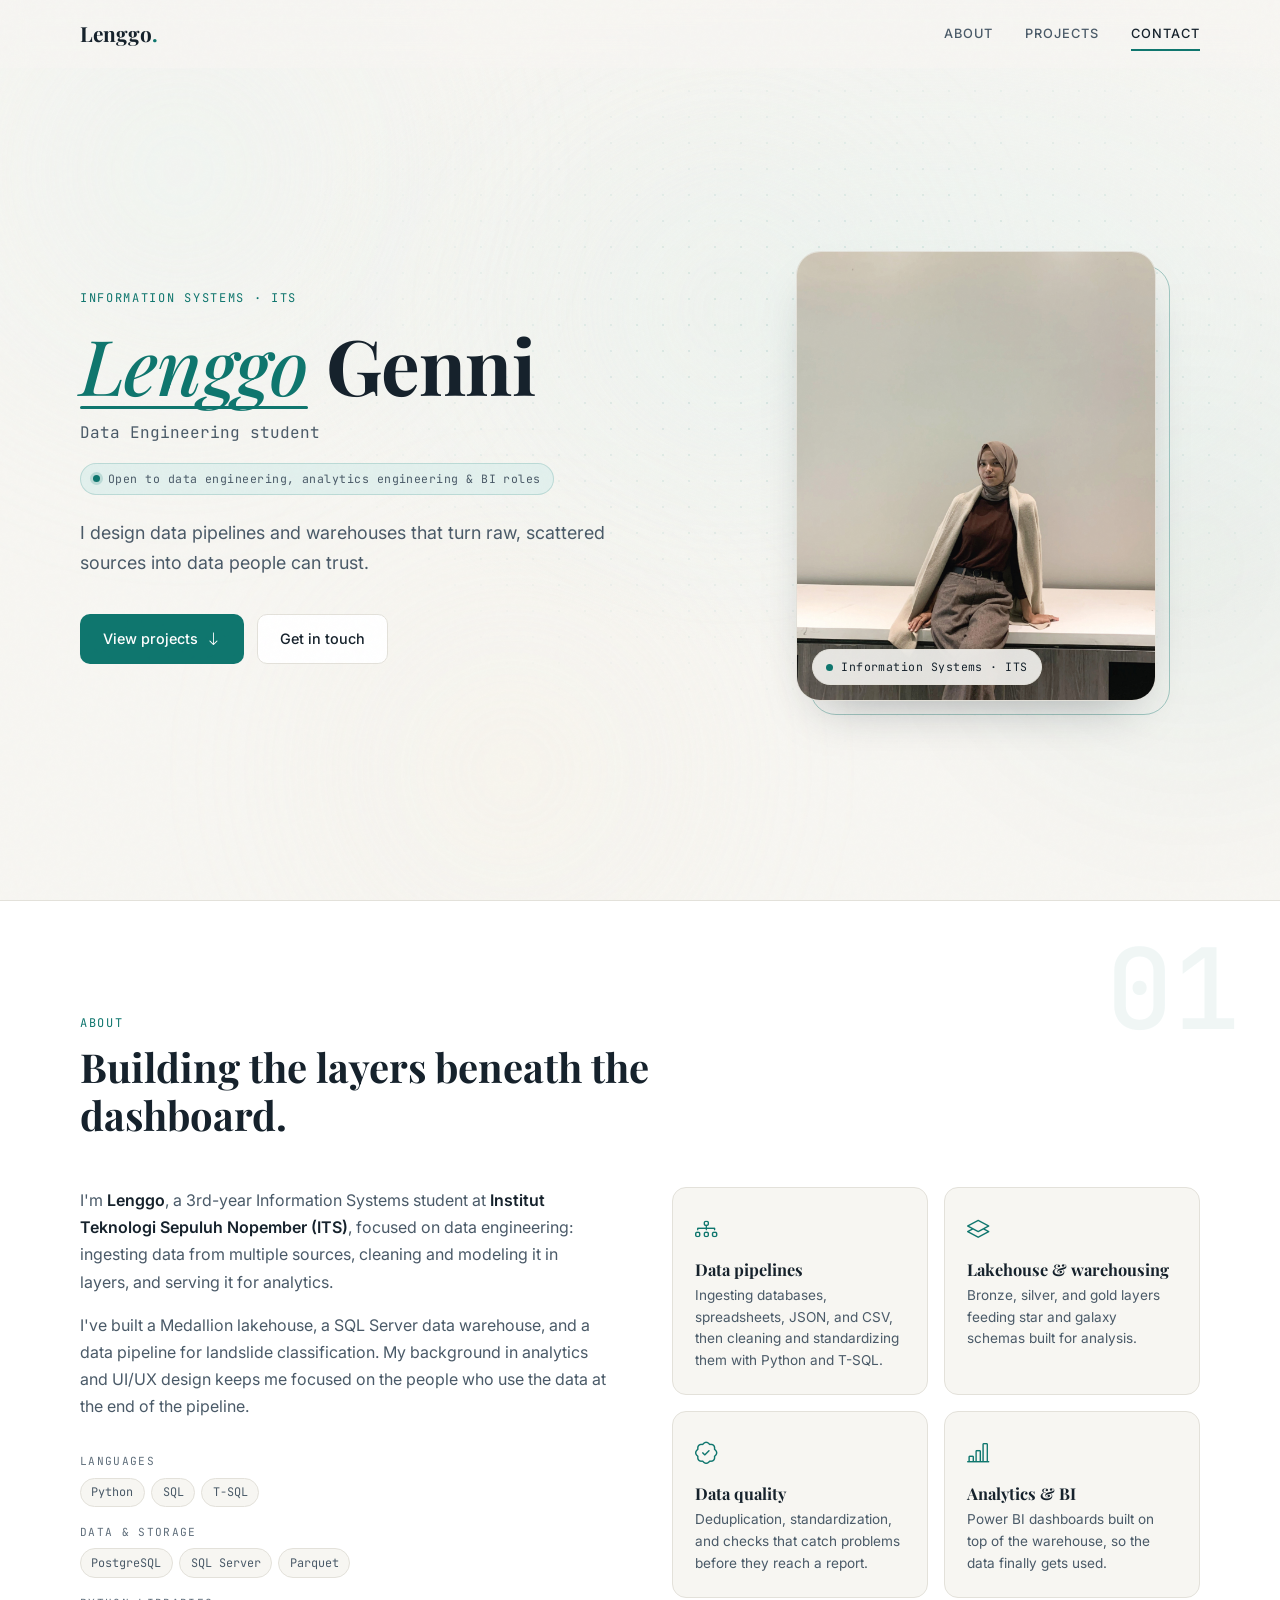
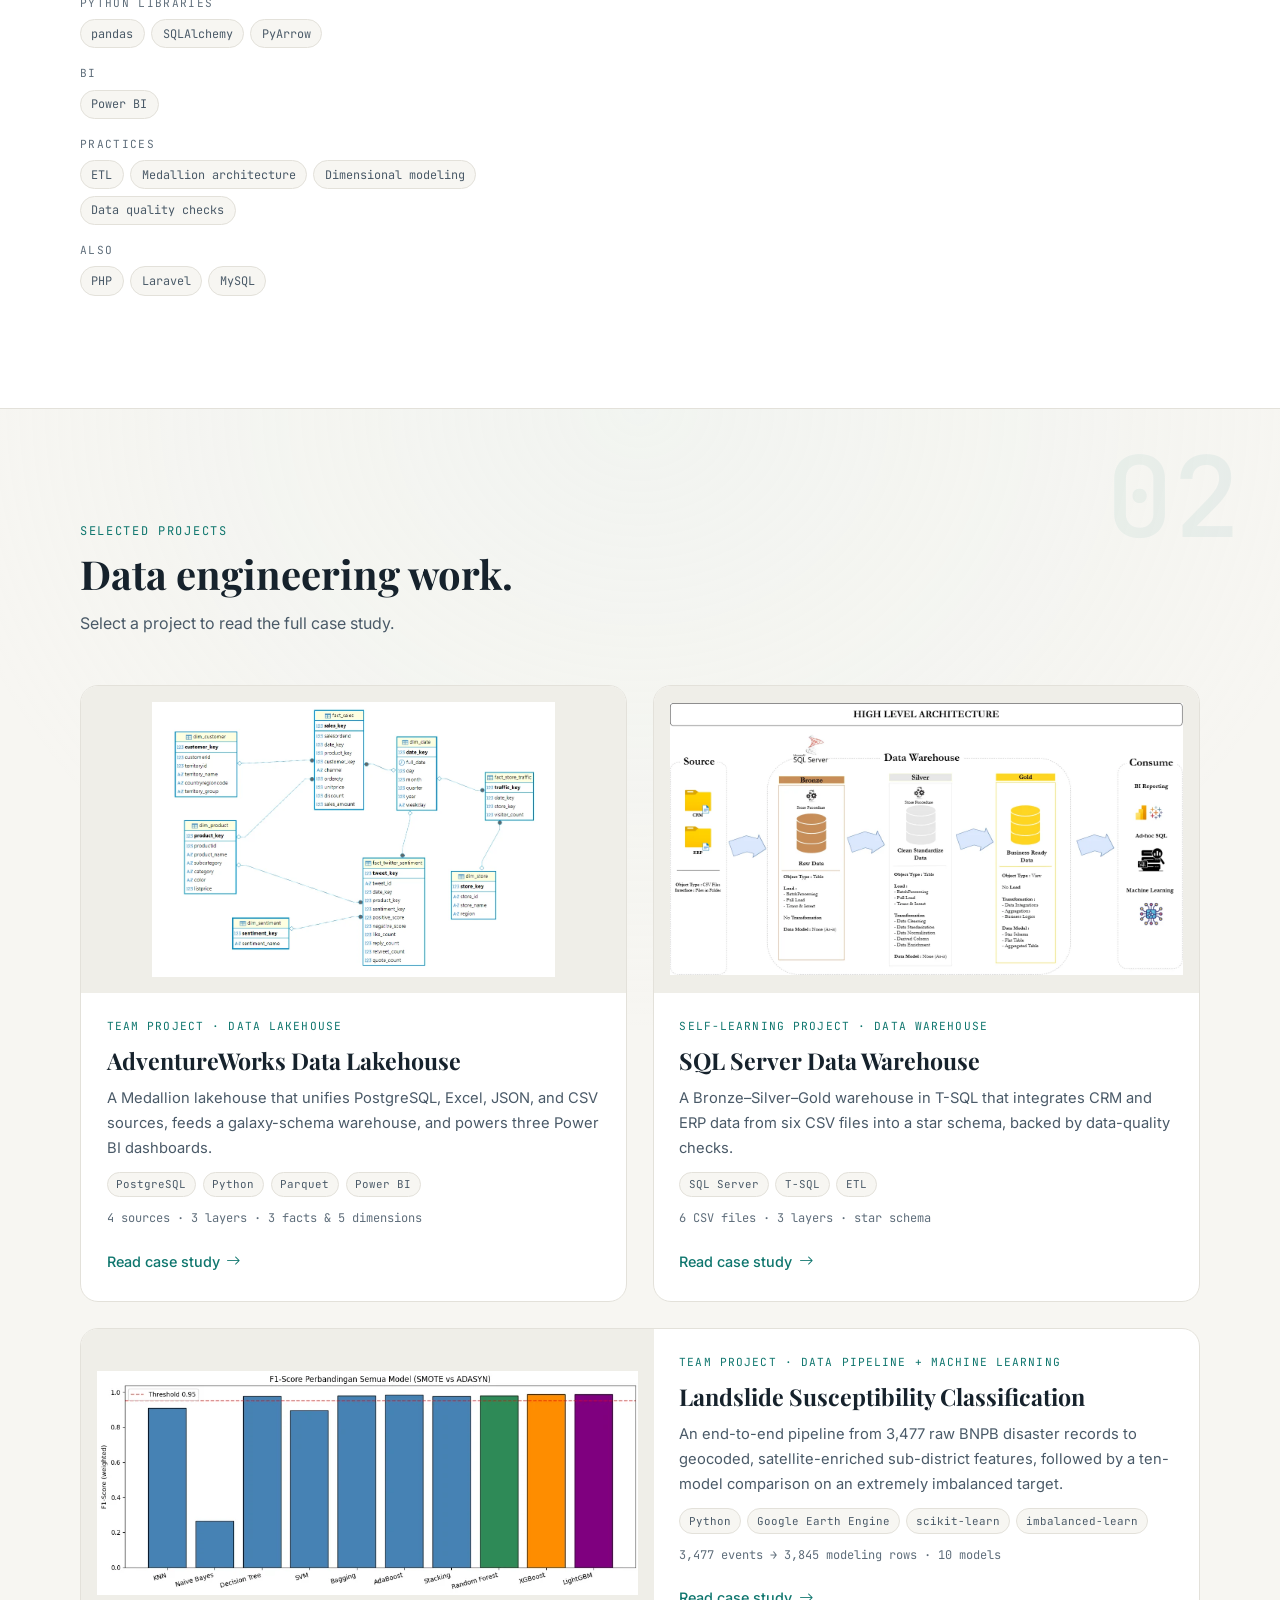
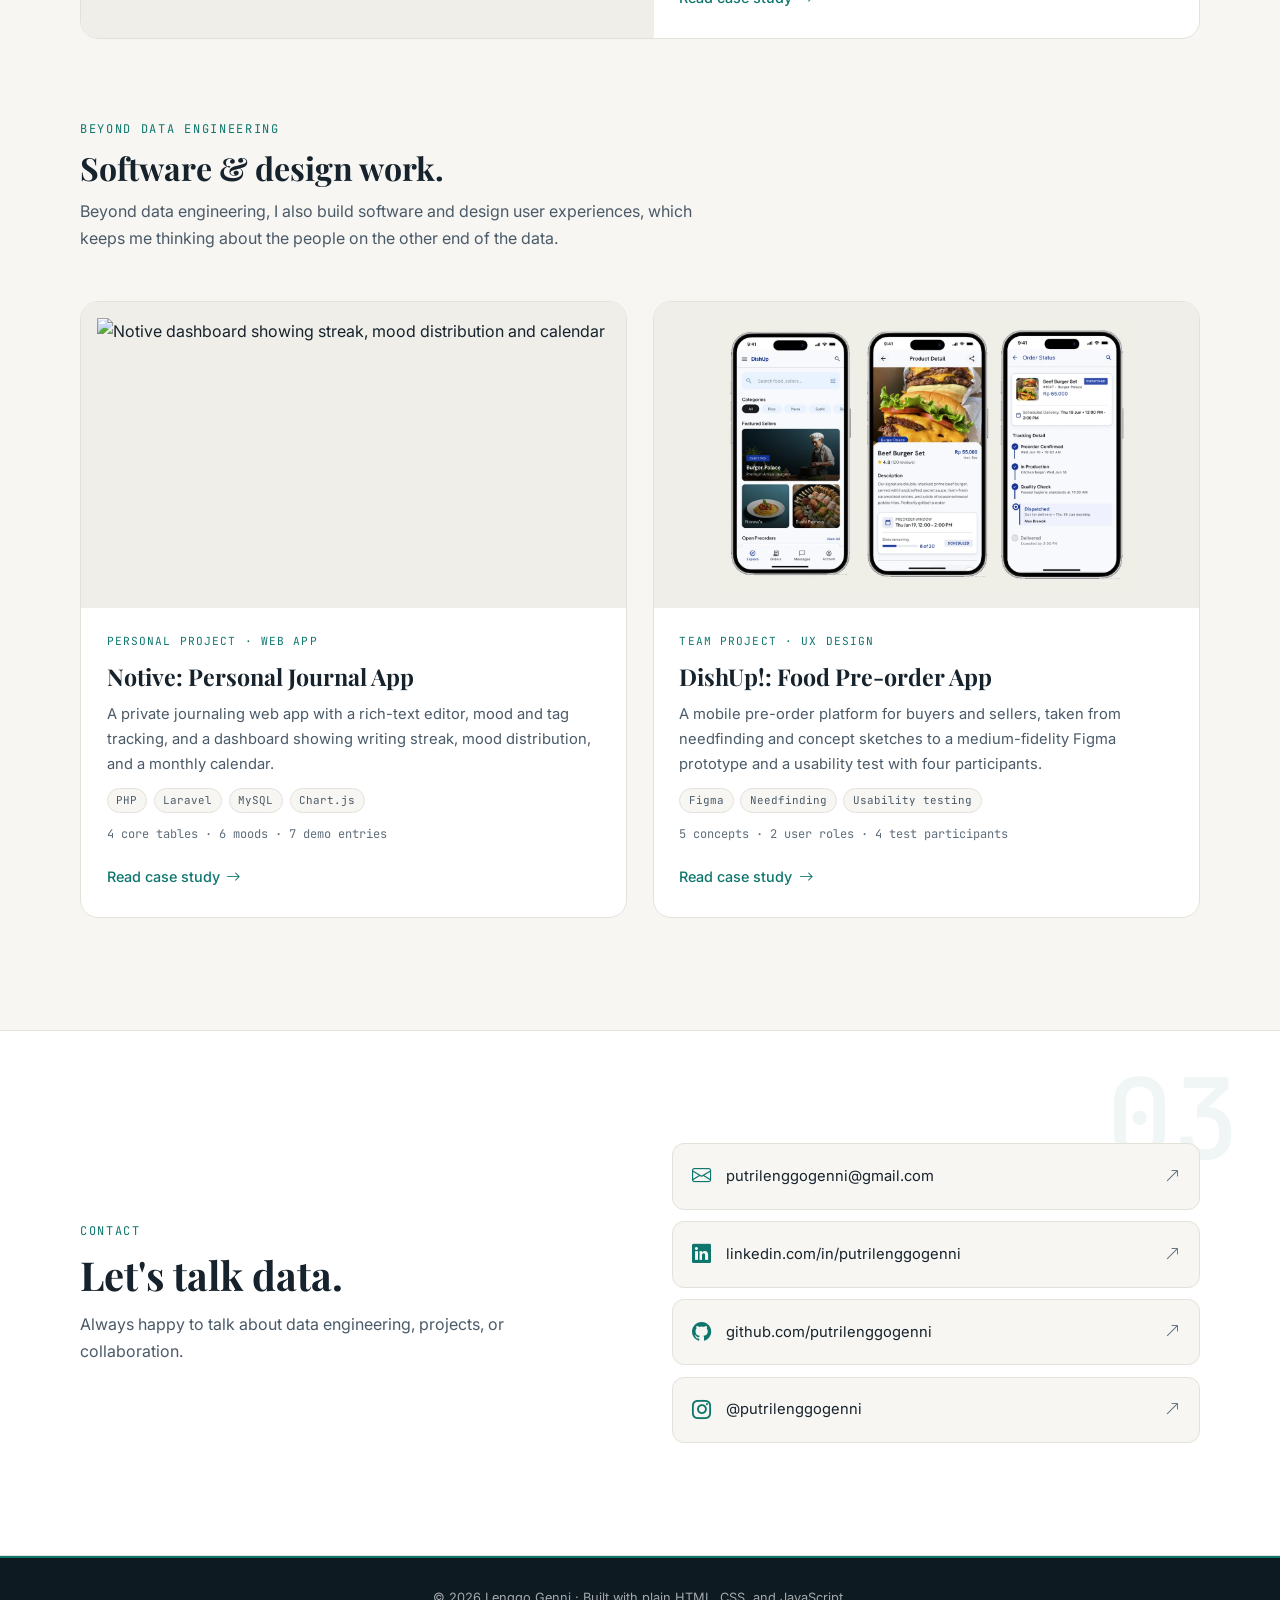
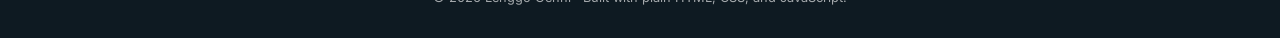
==== commit 72028212: "Design: soft dreamy ambient background (orbs, gradients, grain) + section transitions" ====
--- a/index.html
+++ b/index.html
@@ -22,6 +22,12 @@
 
 <body>
   <div class="scroll-progress" aria-hidden="true"><span id="scroll-progress"></span></div>
+  <div class="ambient" aria-hidden="true">
+    <span class="ambient__orb ambient__orb--1"></span>
+    <span class="ambient__orb ambient__orb--2"></span>
+    <span class="ambient__orb ambient__orb--3"></span>
+    <span class="ambient__orb ambient__orb--4"></span>
+  </div>
   <a class="skip" href="#main">Skip to content</a>
 
   <!-- NAVBAR -->
--- a/style.css
+++ b/style.css
@@ -55,6 +55,45 @@
   content: ''; position: fixed; inset: 0; pointer-events: none; z-index: 1000;
   opacity: .022; mix-blend-mode: multiply;
   background-image: url("data:image/svg+xml,%3Csvg viewBox='0 0 200 200' xmlns='http://www.w3.org/2000/svg'%3E%3Cfilter id='n'%3E%3CfeTurbulence type='fractalNoise' baseFrequency='0.85' numOctaves='2' stitchTiles='stitch'/%3E%3C/filter%3E%3Crect width='100%25' height='100%25' filter='url(%23n)'/%3E%3C/svg%3E");
+}
+
+/* ---------- ambient background ---------- */
+.ambient {
+  position: fixed; inset: 0; z-index: 0; pointer-events: none; overflow: hidden;
+  contain: layout paint;
+}
+.ambient__orb {
+  position: absolute; border-radius: 50%; filter: blur(90px);
+  will-change: transform; opacity: .45;
+  animation: ambient-drift 46s ease-in-out infinite alternate;
+}
+.ambient__orb--1 {
+  width: 52vw; height: 52vw; top: -18%; left: -12%;
+  background: radial-gradient(circle, rgba(226, 240, 237, .75), transparent 68%);
+  animation-duration: 46s;
+}
+.ambient__orb--2 {
+  width: 46vw; height: 46vw; top: 30%; right: -16%;
+  background: radial-gradient(circle, rgba(15, 118, 110, .16), transparent 70%);
+  animation-duration: 58s; animation-delay: -12s;
+}
+.ambient__orb--3 {
+  width: 40vw; height: 40vw; bottom: -14%; left: 20%;
+  background: radial-gradient(circle, rgba(246, 237, 220, .55), transparent 70%);
+  animation-duration: 52s; animation-delay: -24s;
+}
+.ambient__orb--4 {
+  width: 34vw; height: 34vw; top: 10%; left: 40%;
+  background: radial-gradient(circle, rgba(239, 238, 232, .6), transparent 72%);
+  animation-duration: 64s; animation-delay: -36s;
+}
+@keyframes ambient-drift {
+  0%   { transform: translate3d(0, 0, 0) scale(1); }
+  50%  { transform: translate3d(4vw, -3vh, 0) scale(1.08); }
+  100% { transform: translate3d(-3vw, 4vh, 0) scale(.96); }
+}
+@media (prefers-reduced-motion: reduce) {
+  .ambient__orb { animation: none !important; }
 }
 
 h1, h2, h3 { font-family: var(--font-serif); line-height: 1.2; }
@@ -73,7 +112,8 @@
 :focus-visible { outline: 2px solid var(--accent); outline-offset: 3px; border-radius: 4px; }
 
 .container { width: min(1120px, 100% - 48px); margin-inline: auto; }
-main { counter-reset: section; }
+main { counter-reset: section; position: relative; z-index: 1; }
+footer { position: relative; z-index: 1; }
 
 .skip {
   position: absolute; left: 16px; top: -48px; z-index: 200;
@@ -92,7 +132,8 @@
   margin-bottom: .6rem;
 }
 
-.section { padding: 7rem 0; scroll-margin-top: calc(var(--nav-h) + 8px); counter-increment: section; position: relative; }
+.section { padding: 7rem 0; scroll-margin-top: calc(var(--nav-h) + 8px); counter-increment: section; position: relative; background: radial-gradient(ellipse 80% 40% at 50% 0%, rgba(226, 240, 237, .22), transparent 70%); }
+.section--alt { background: linear-gradient(180deg, var(--surface) 0%, rgba(239, 238, 232, .6) 100%); }
 .section > .container { position: relative; z-index: 1; }
 .section::before {
   content: counter(section, decimal-leading-zero);
@@ -184,7 +225,7 @@
 .nav__toggle { display: none; font-size: 1.6rem; padding: .25rem .5rem; border-radius: 8px; }
 
 /* ---------- hero ---------- */
-.hero { min-height: 100vh; display: flex; align-items: center; padding: calc(var(--nav-h) + 3rem) 0 4rem; position: relative; overflow: hidden; }
+.hero { min-height: 100vh; display: flex; align-items: center; padding: calc(var(--nav-h) + 3rem) 0 4rem; position: relative; overflow: hidden; background: radial-gradient(ellipse 70% 55% at 72% 35%, rgba(226, 240, 237, .5), transparent 72%); }
 .hero::before {
   content: ''; position: absolute; inset: 0; pointer-events: none; z-index: 0;
   background-image: radial-gradient(circle, rgba(15, 118, 110, .10) 1px, transparent 1px);
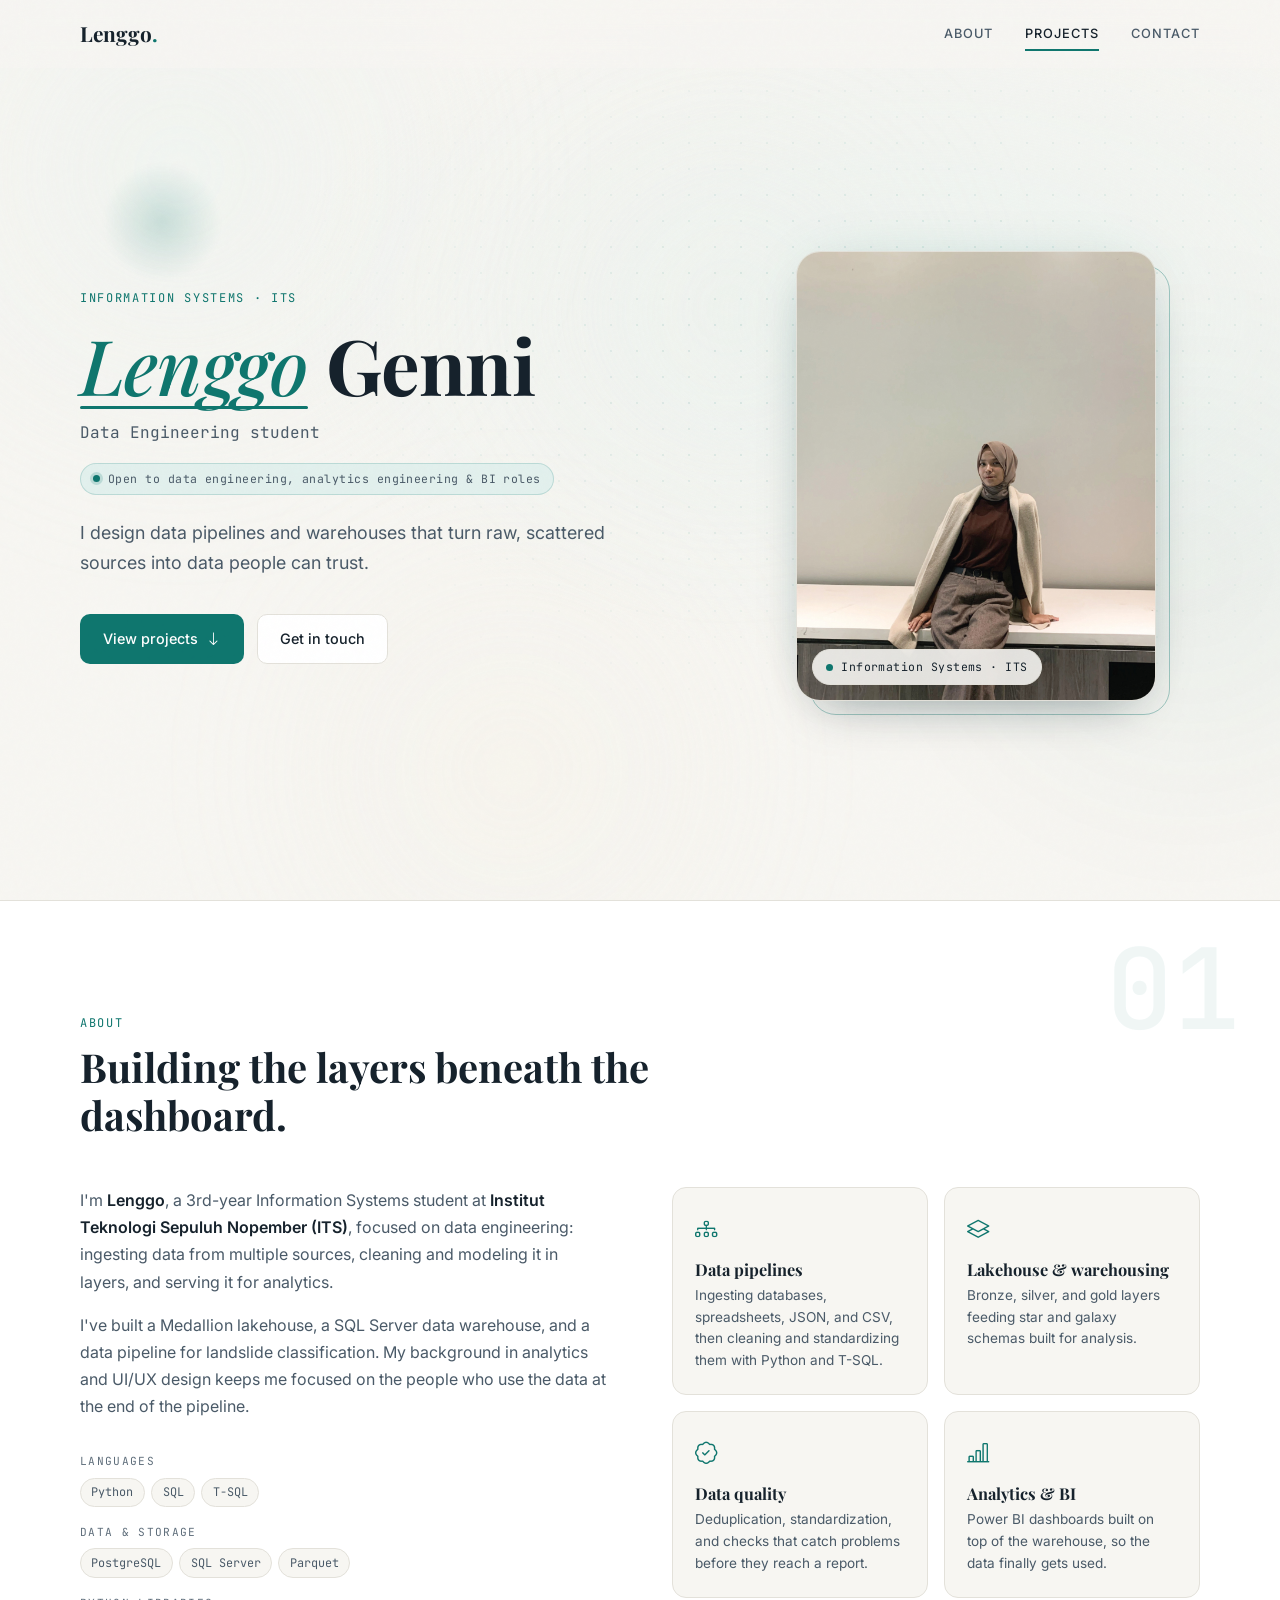
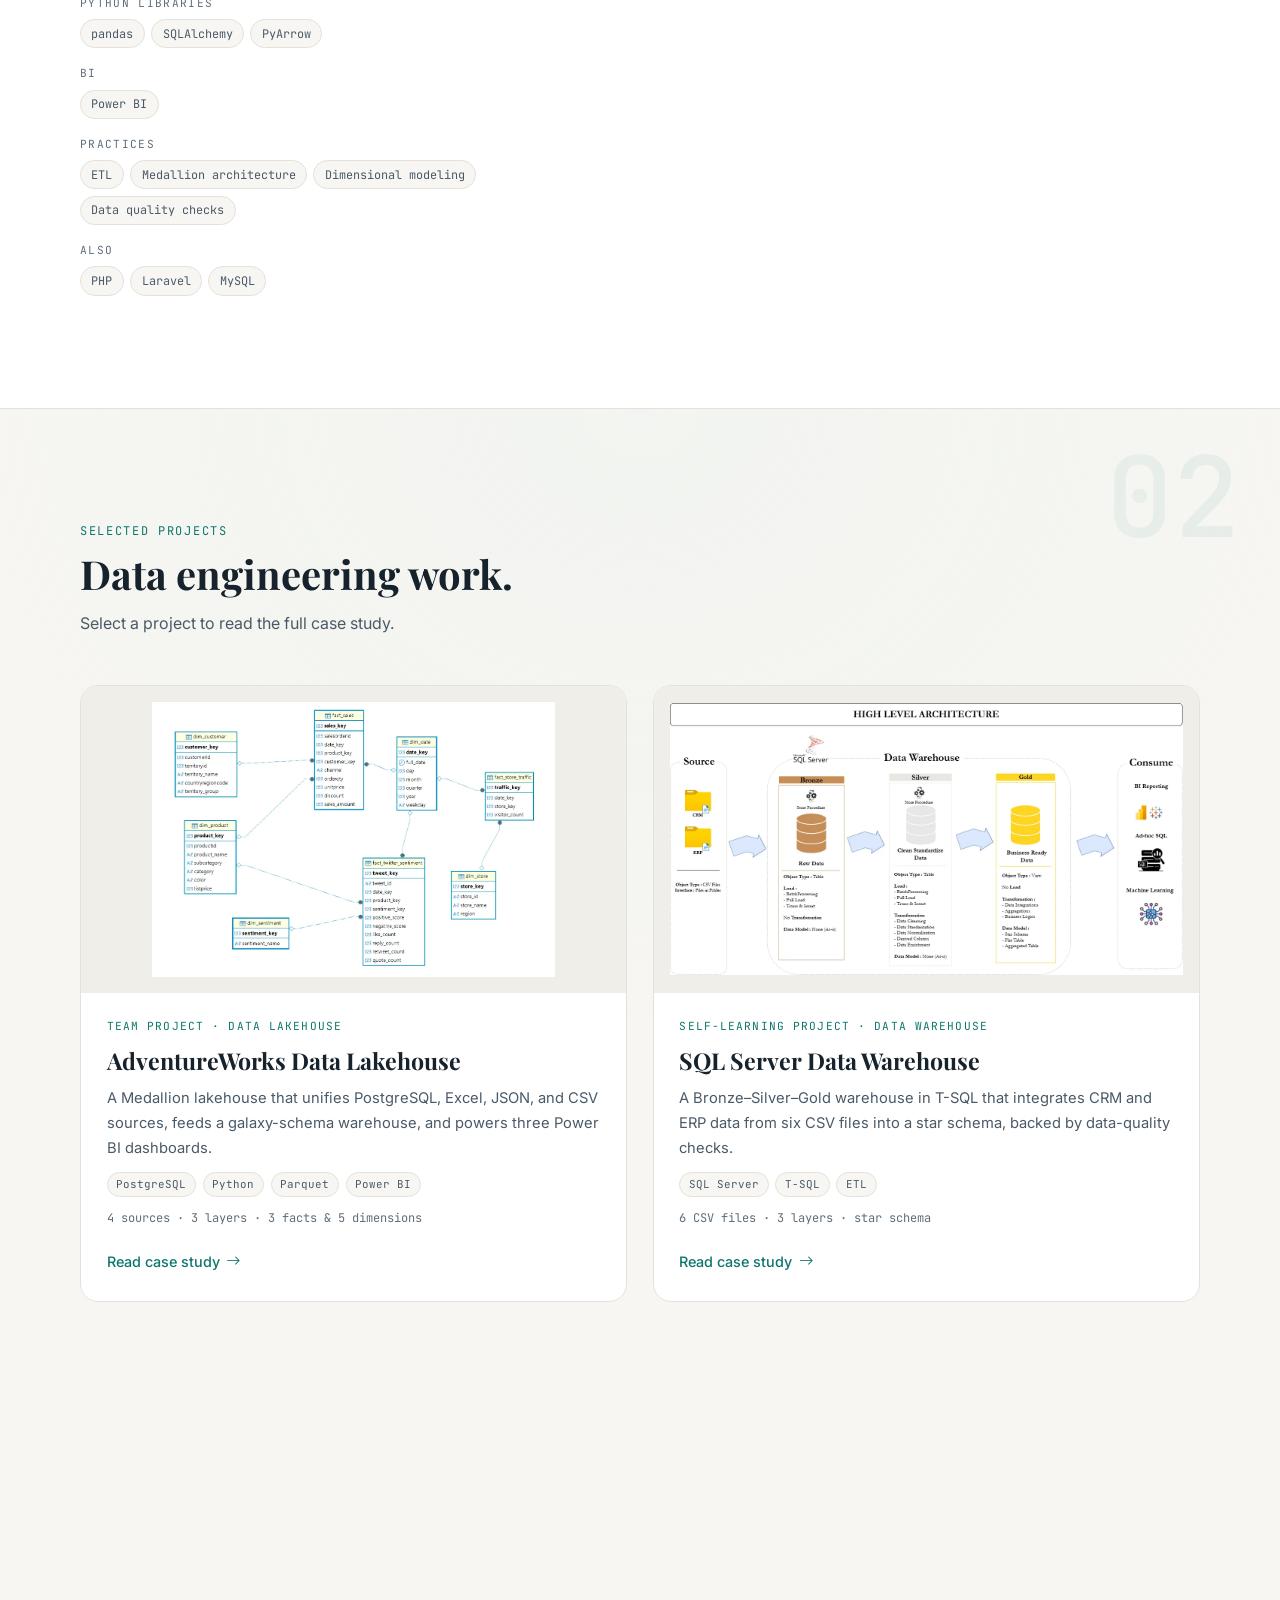
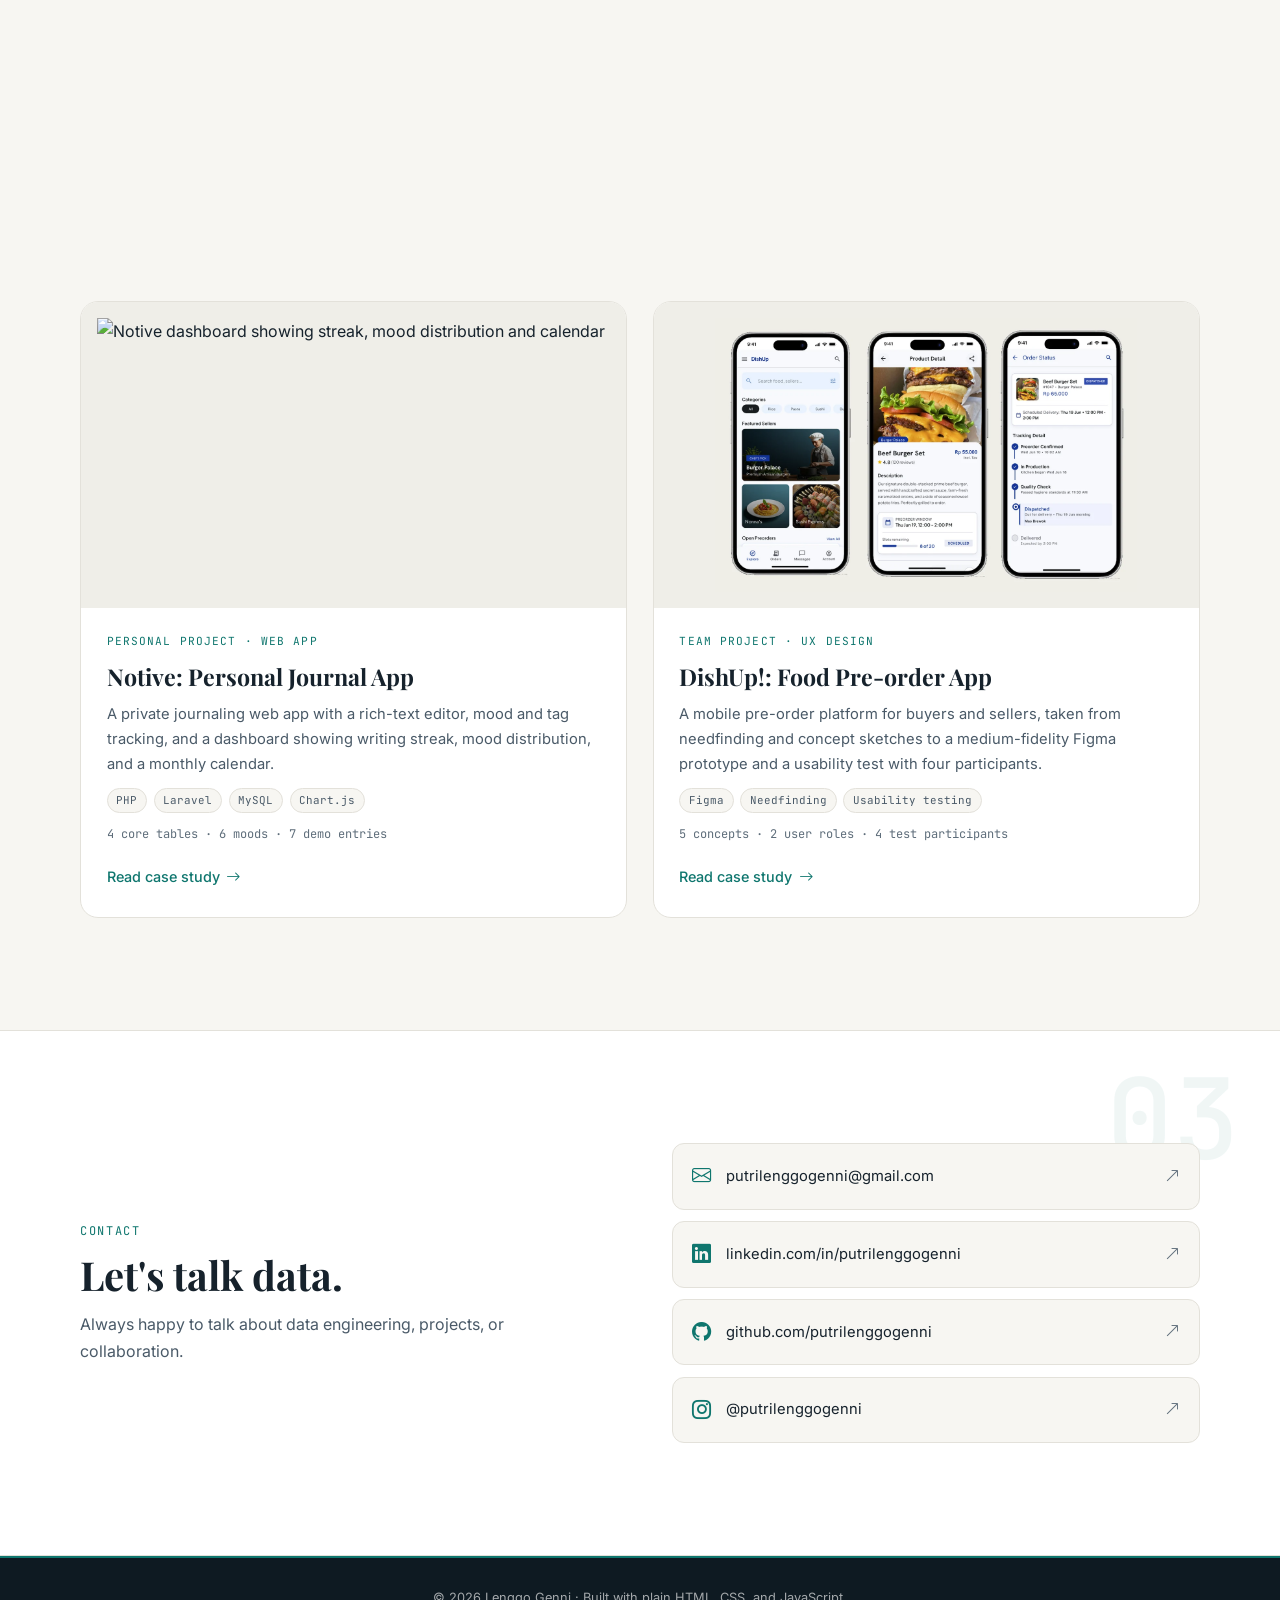
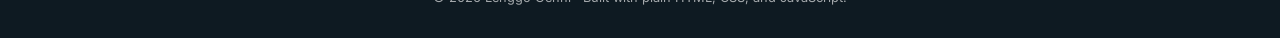
==== commit 0635ad7d: "Design: more dreamy - hero floats, card glow, portrait halo" ====
--- a/index.html
+++ b/index.html
@@ -48,6 +48,11 @@
   <main id="main">
     <!-- HERO -->
     <section class="hero" id="top">
+      <div class="hero__floats" aria-hidden="true">
+        <span class="hero__float hero__float--1"></span>
+        <span class="hero__float hero__float--2"></span>
+        <span class="hero__float hero__float--3"></span>
+      </div>
       <div class="container hero__grid">
         <div class="hero__text">
           <p class="eyebrow">Information Systems · ITS</p>
--- a/style.css
+++ b/style.css
@@ -226,6 +226,22 @@
 
 /* ---------- hero ---------- */
 .hero { min-height: 100vh; display: flex; align-items: center; padding: calc(var(--nav-h) + 3rem) 0 4rem; position: relative; overflow: hidden; background: radial-gradient(ellipse 70% 55% at 72% 35%, rgba(226, 240, 237, .5), transparent 72%); }
+.hero__floats { position: absolute; inset: 0; pointer-events: none; z-index: 0; overflow: hidden; }
+.hero__float {
+  position: absolute; border-radius: 50%; filter: blur(2px);
+  background: radial-gradient(circle, rgba(15, 118, 110, .18), transparent 70%);
+  animation: hero-float 18s ease-in-out infinite alternate;
+}
+.hero__float--1 { width: 120px; height: 120px; top: 18%; left: 8%; animation-duration: 22s; }
+.hero__float--2 { width: 80px; height: 80px; top: 62%; left: 72%; animation-duration: 26s; animation-delay: -6s; background: radial-gradient(circle, rgba(226, 240, 237, .6), transparent 70%); }
+.hero__float--3 { width: 60px; height: 60px; top: 28%; right: 12%; animation-duration: 20s; animation-delay: -10s; background: radial-gradient(circle, rgba(246, 237, 220, .5), transparent 70%); }
+@keyframes hero-float {
+  0%   { transform: translate3d(0, 0, 0) scale(1); }
+  100% { transform: translate3d(12px, -18px, 0) scale(1.06); }
+}
+@media (prefers-reduced-motion: reduce) {
+  .hero__float { animation: none !important; }
+}
 .hero::before {
   content: ''; position: absolute; inset: 0; pointer-events: none; z-index: 0;
   background-image: radial-gradient(circle, rgba(15, 118, 110, .10) 1px, transparent 1px);
@@ -288,7 +304,7 @@
 .hero__photo {
   position: relative; display: block; width: 100%; aspect-ratio: 4 / 5; object-fit: cover;
   border-radius: 24px; border: 1px solid var(--line); background: var(--surface-2);
-  box-shadow: 0 24px 50px -26px rgba(22, 34, 44, .4);
+  box-shadow: 0 24px 50px -26px rgba(22, 34, 44, .4), 0 0 60px -20px rgba(15, 118, 110, .22);
 }
 .hero__photo--fallback {
   display: grid; place-items: center;
@@ -339,7 +355,7 @@
   overflow: hidden;
   transition: transform .35s var(--ease), box-shadow .35s, border-color .35s;
 }
-.card:hover { transform: translateY(-6px); box-shadow: 0 24px 48px -26px rgba(22, 34, 44, .35); border-color: var(--accent); }
+.card:hover { transform: translateY(-6px); box-shadow: 0 24px 48px -26px rgba(22, 34, 44, .35), 0 0 40px -12px rgba(15, 118, 110, .18); border-color: var(--accent); }
 .card__media { background: var(--surface-2); aspect-ratio: 16 / 9; overflow: hidden; padding: 1rem; }
 .card__media img { width: 100%; height: 100%; object-fit: contain; transition: transform .6s var(--ease); }
 .card:hover .card__media img { transform: scale(1.03); }
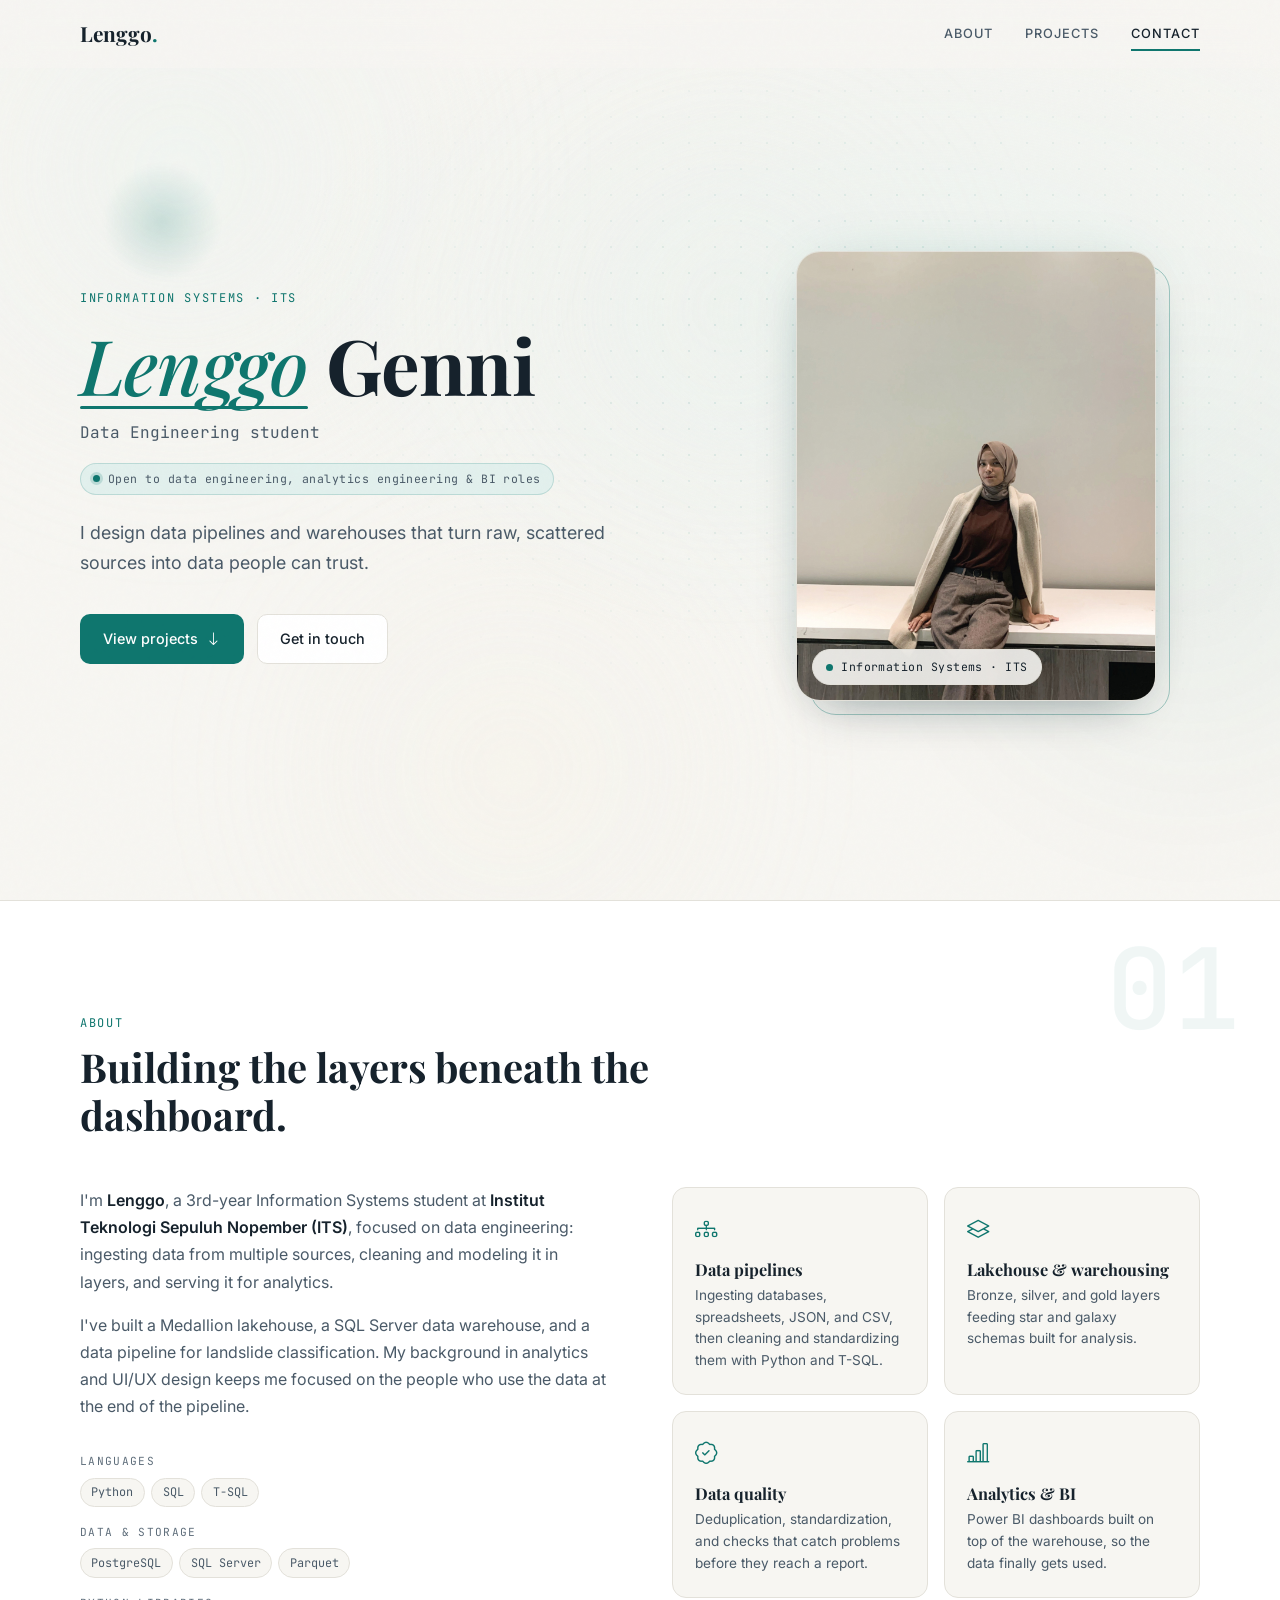
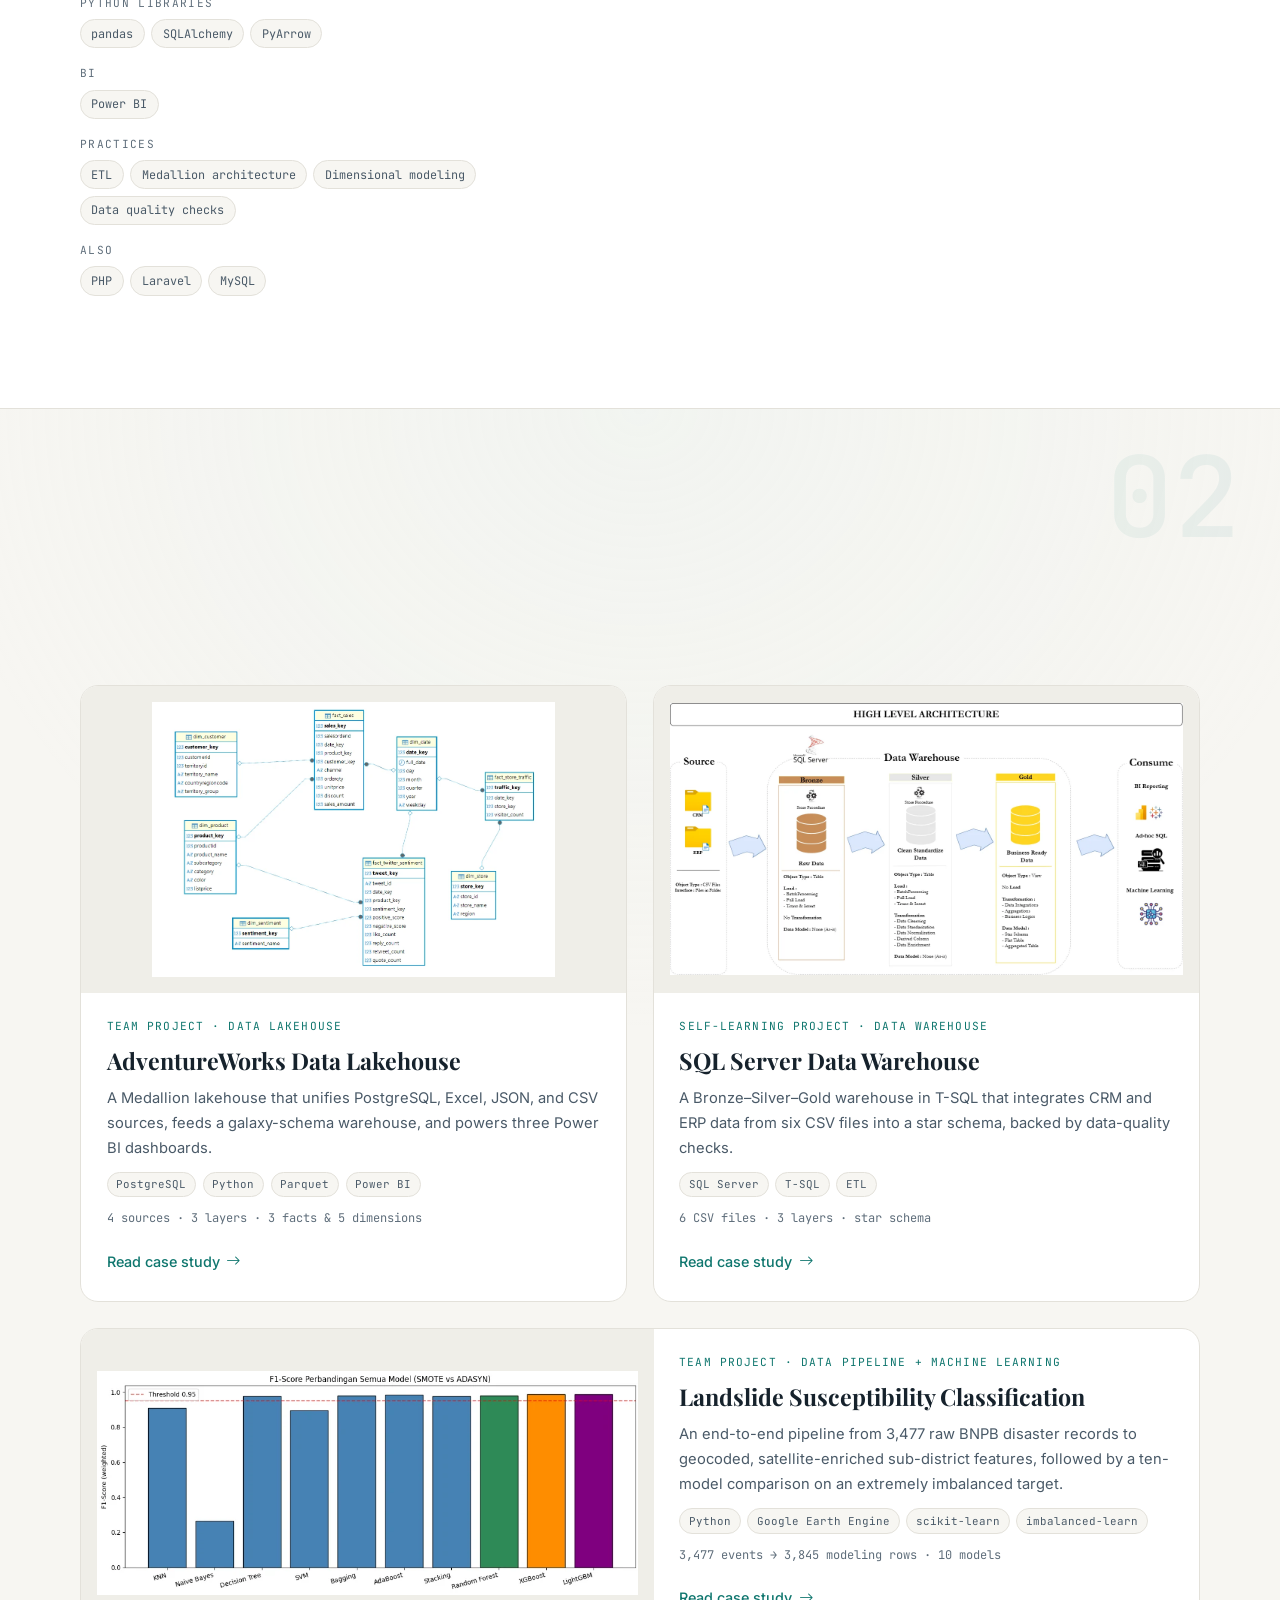
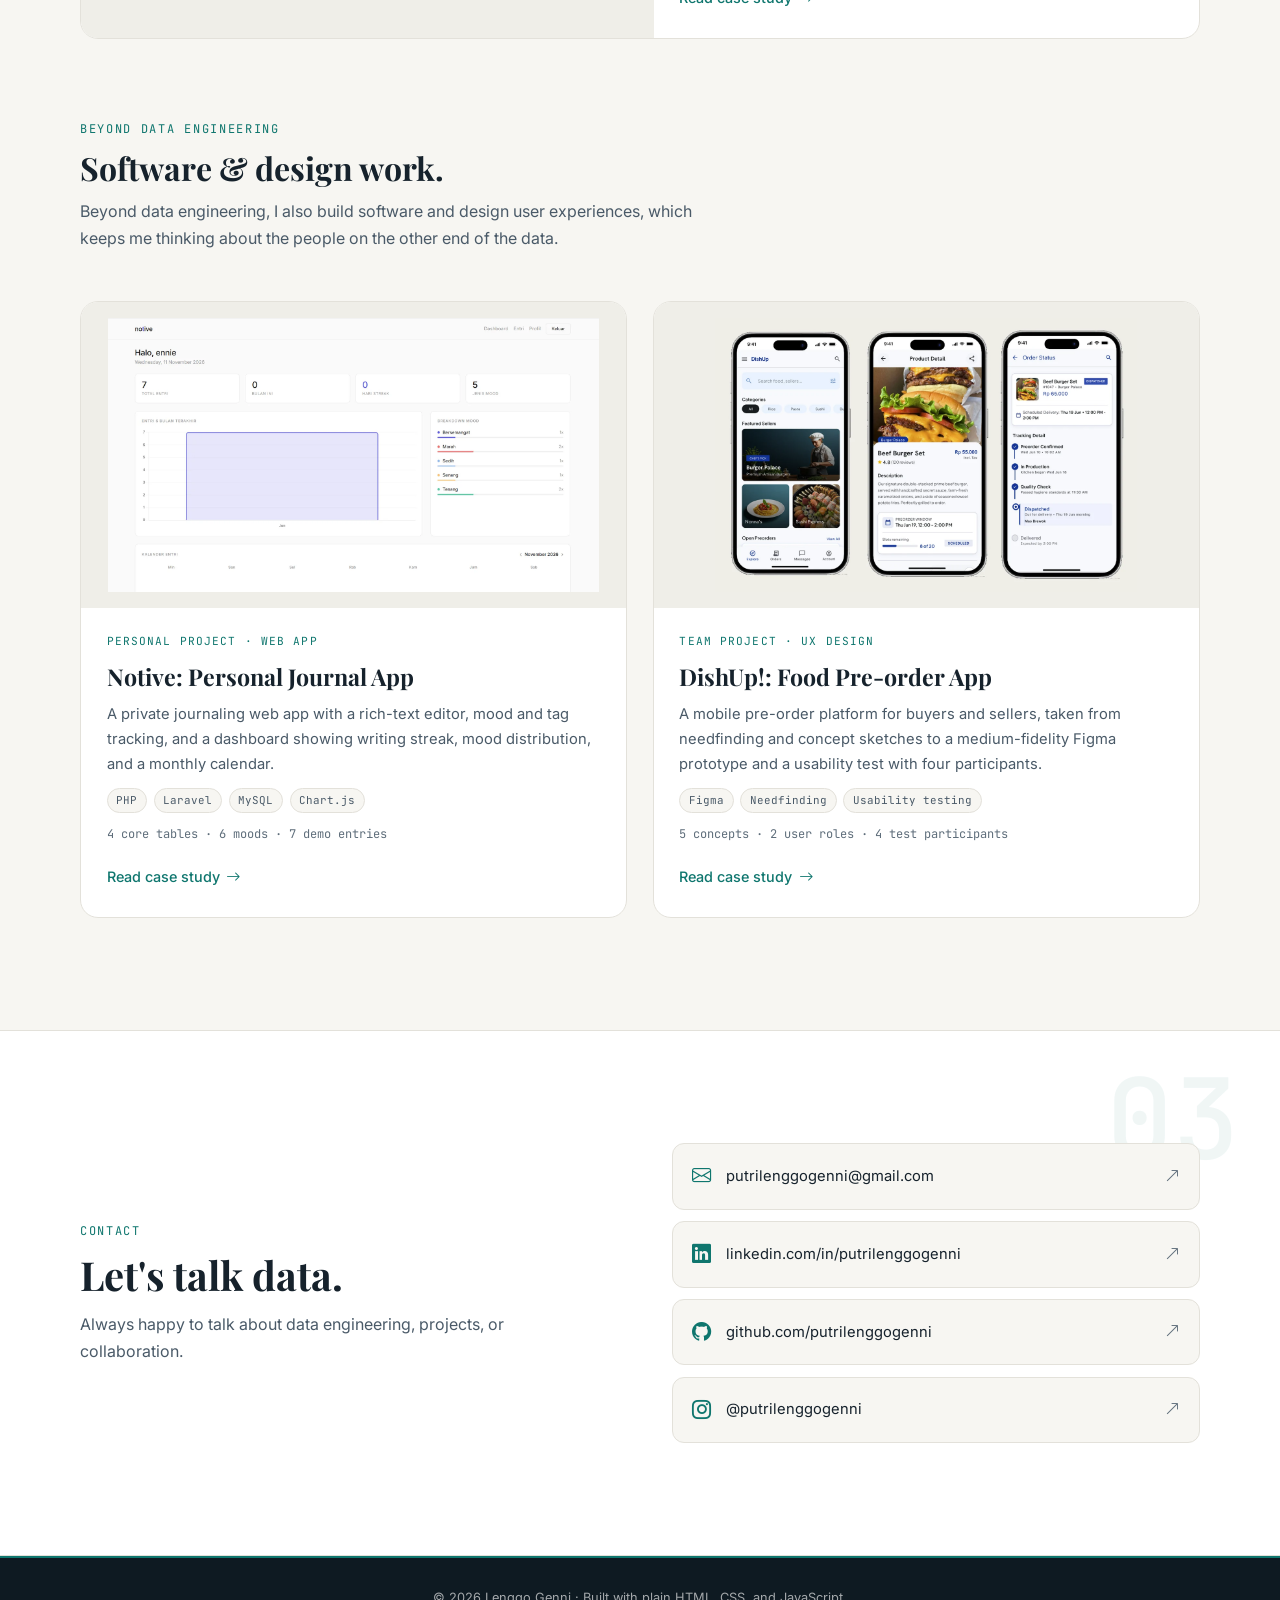
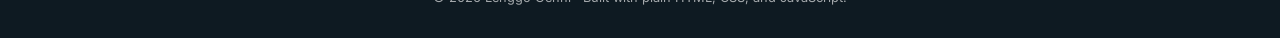
==== commit a96976ad: "Task 2b: add Notive screenshots (dashboard, entries, create) as WebP" ====
--- a/index.html
+++ b/index.html
@@ -230,7 +230,7 @@
         <div class="projects">
           <a class="card reveal" href="#p-notive">
             <div class="card__media">
-              <img src="assets/img/notive-dashboard.webp" alt="Notive dashboard showing streak, mood distribution and calendar" width="1600" height="900" loading="lazy" />
+              <img src="assets/img/notive-dashboard.webp" alt="Notive dashboard showing streak, mood distribution and calendar" width="1600" height="896" loading="lazy" />
             </div>
             <div class="card__body">
               <span class="card__tag">Personal project · Web app</span>
@@ -1137,6 +1137,14 @@
               </div>
             </div>
             <p class="note"><i class="bi bi-info-circle"></i> Mood options: Tenang, Senang, Bersemangat, Lelah, Sedih, Marah.</p>
+            <figure class="figure zoomable">
+              <img src="assets/img/notive-entries.webp" alt="Notive entries list with search, mood and tag filters" width="1600" height="900" loading="lazy" />
+              <figcaption class="figcap">Entries list: search, filter by mood, tag, or date, sort, paginate. Click to enlarge.</figcaption>
+            </figure>
+            <figure class="figure zoomable">
+              <img src="assets/img/notive-create.webp" alt="Notive create entry form with Quill rich-text editor and mood selector" width="1600" height="895" loading="lazy" />
+              <figcaption class="figcap">Create entry: Quill rich-text editor, mood selector, tags, optional photo. Click to enlarge.</figcaption>
+            </figure>
           </section>
 
           <section class="cs__section reveal" data-section="datamodel" data-title="Data model">
@@ -1190,6 +1198,10 @@
               entries and links to them. Mood counts and monthly counts come from SQL <code>GROUP BY</code> queries;
               the streak is computed by walking distinct entry dates in PHP.
             </p>
+            <figure class="figure zoomable">
+              <img src="assets/img/notive-dashboard.webp" alt="Notive dashboard with streak, mood distribution and monthly calendar" width="1600" height="896" loading="lazy" />
+              <figcaption class="figcap">Dashboard: writing streak, mood distribution, monthly counts, and a calendar that links to entries. Click to enlarge.</figcaption>
+            </figure>
             <ul class="checks">
               <li>Streak counts consecutive days with at least one entry.</li>
               <li>Mood distribution rendered as a Chart.js doughnut.</li>
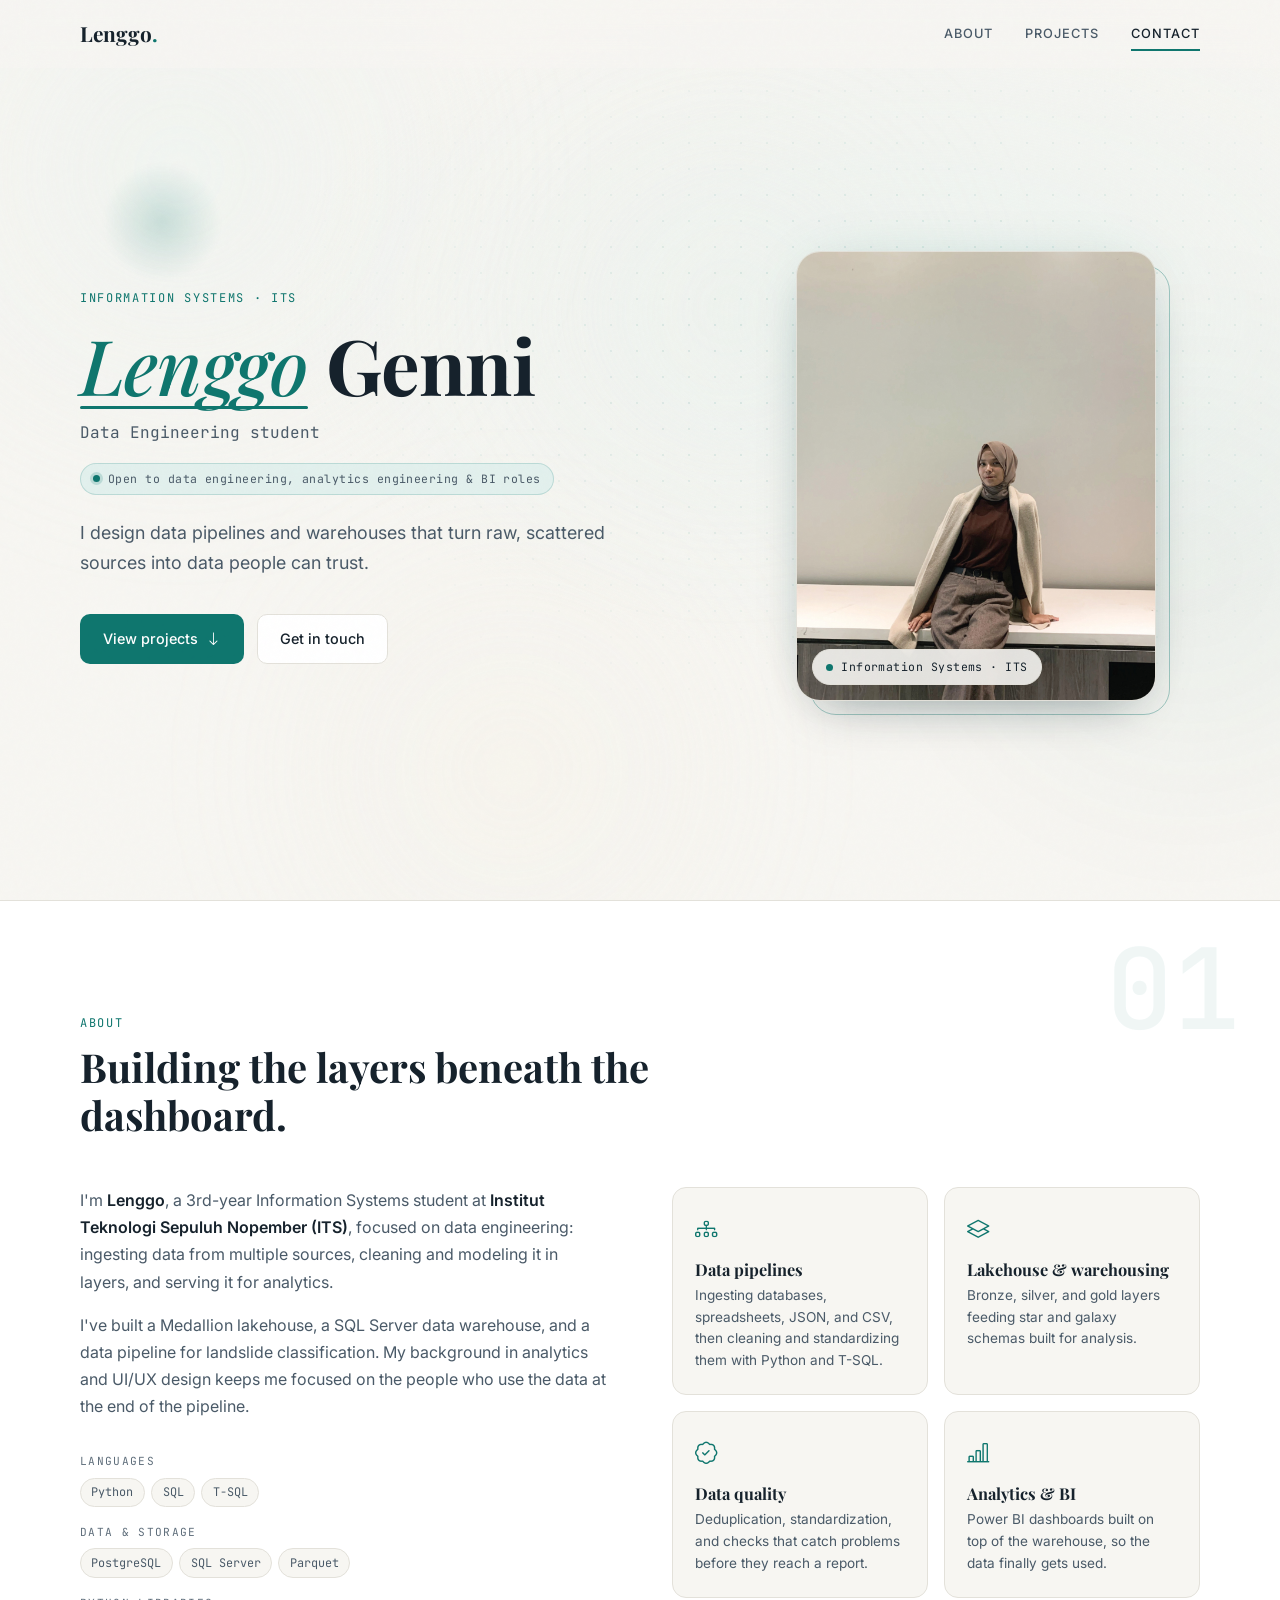
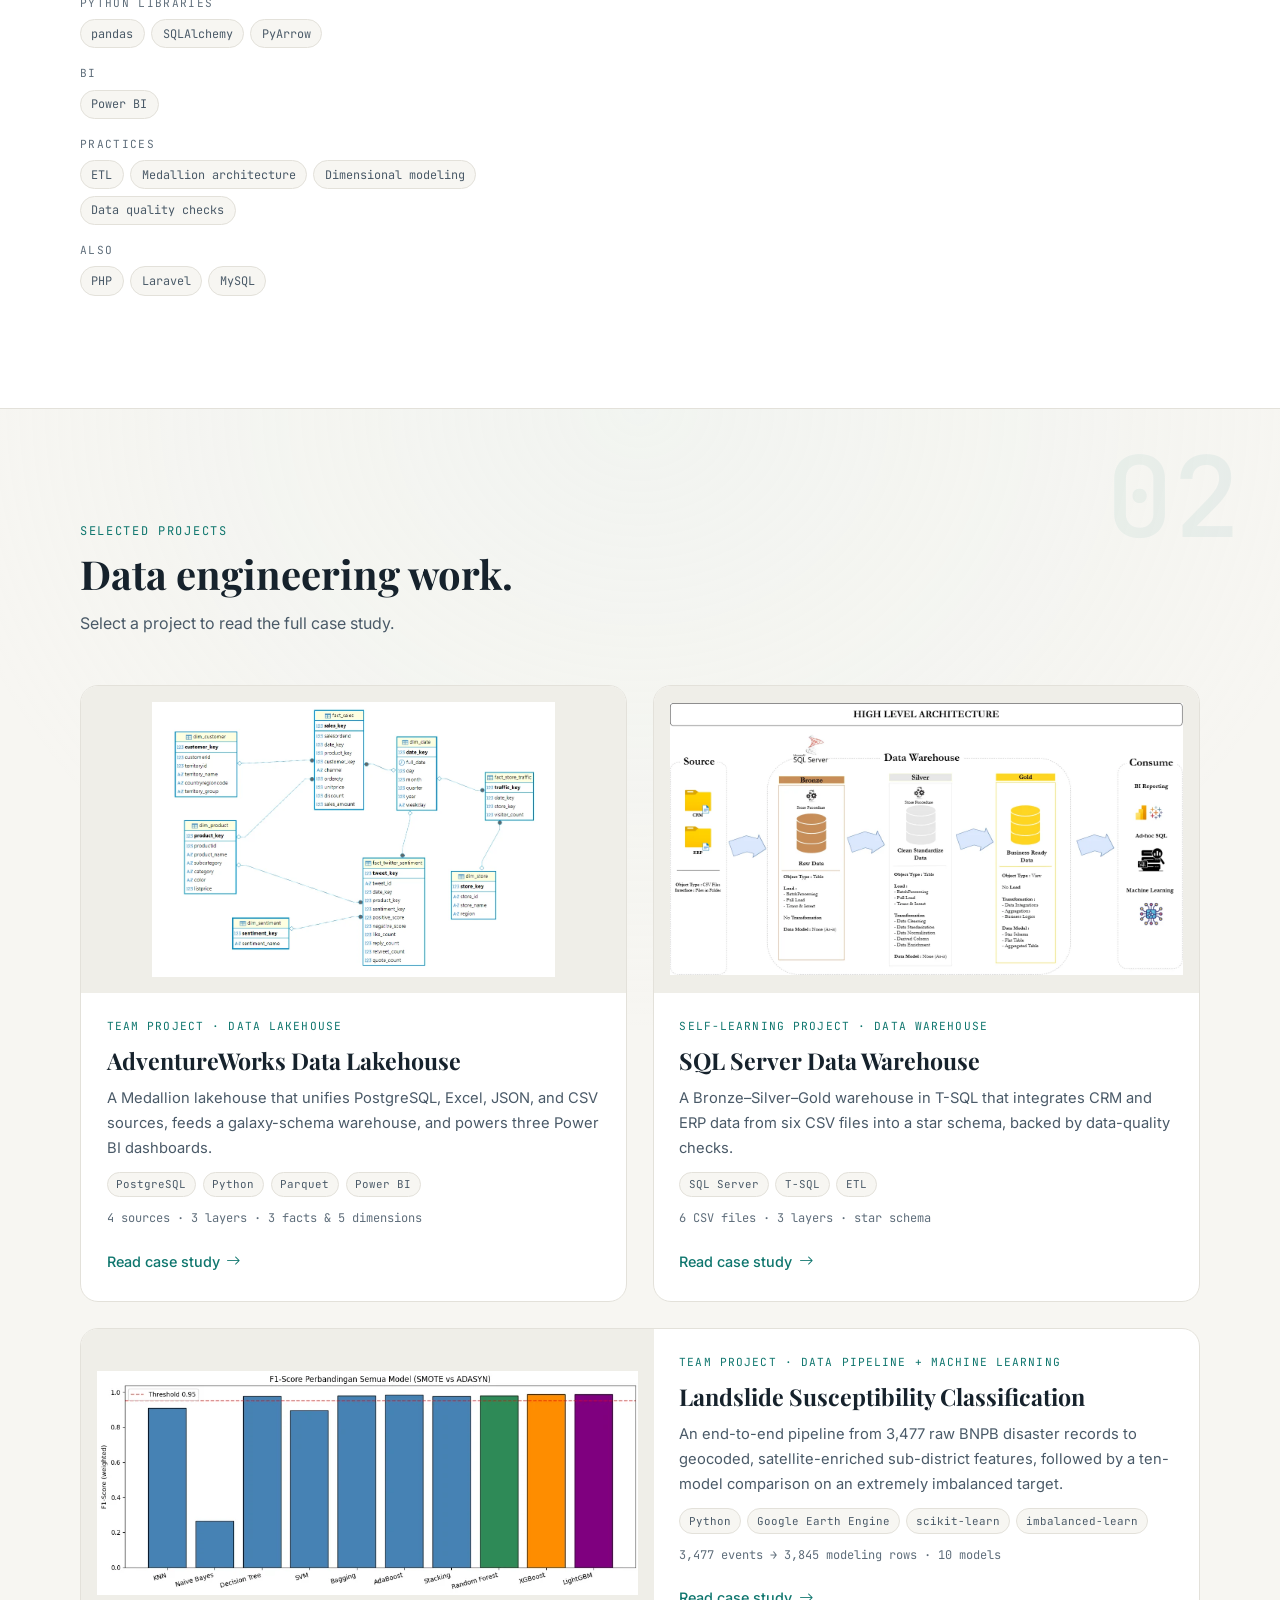
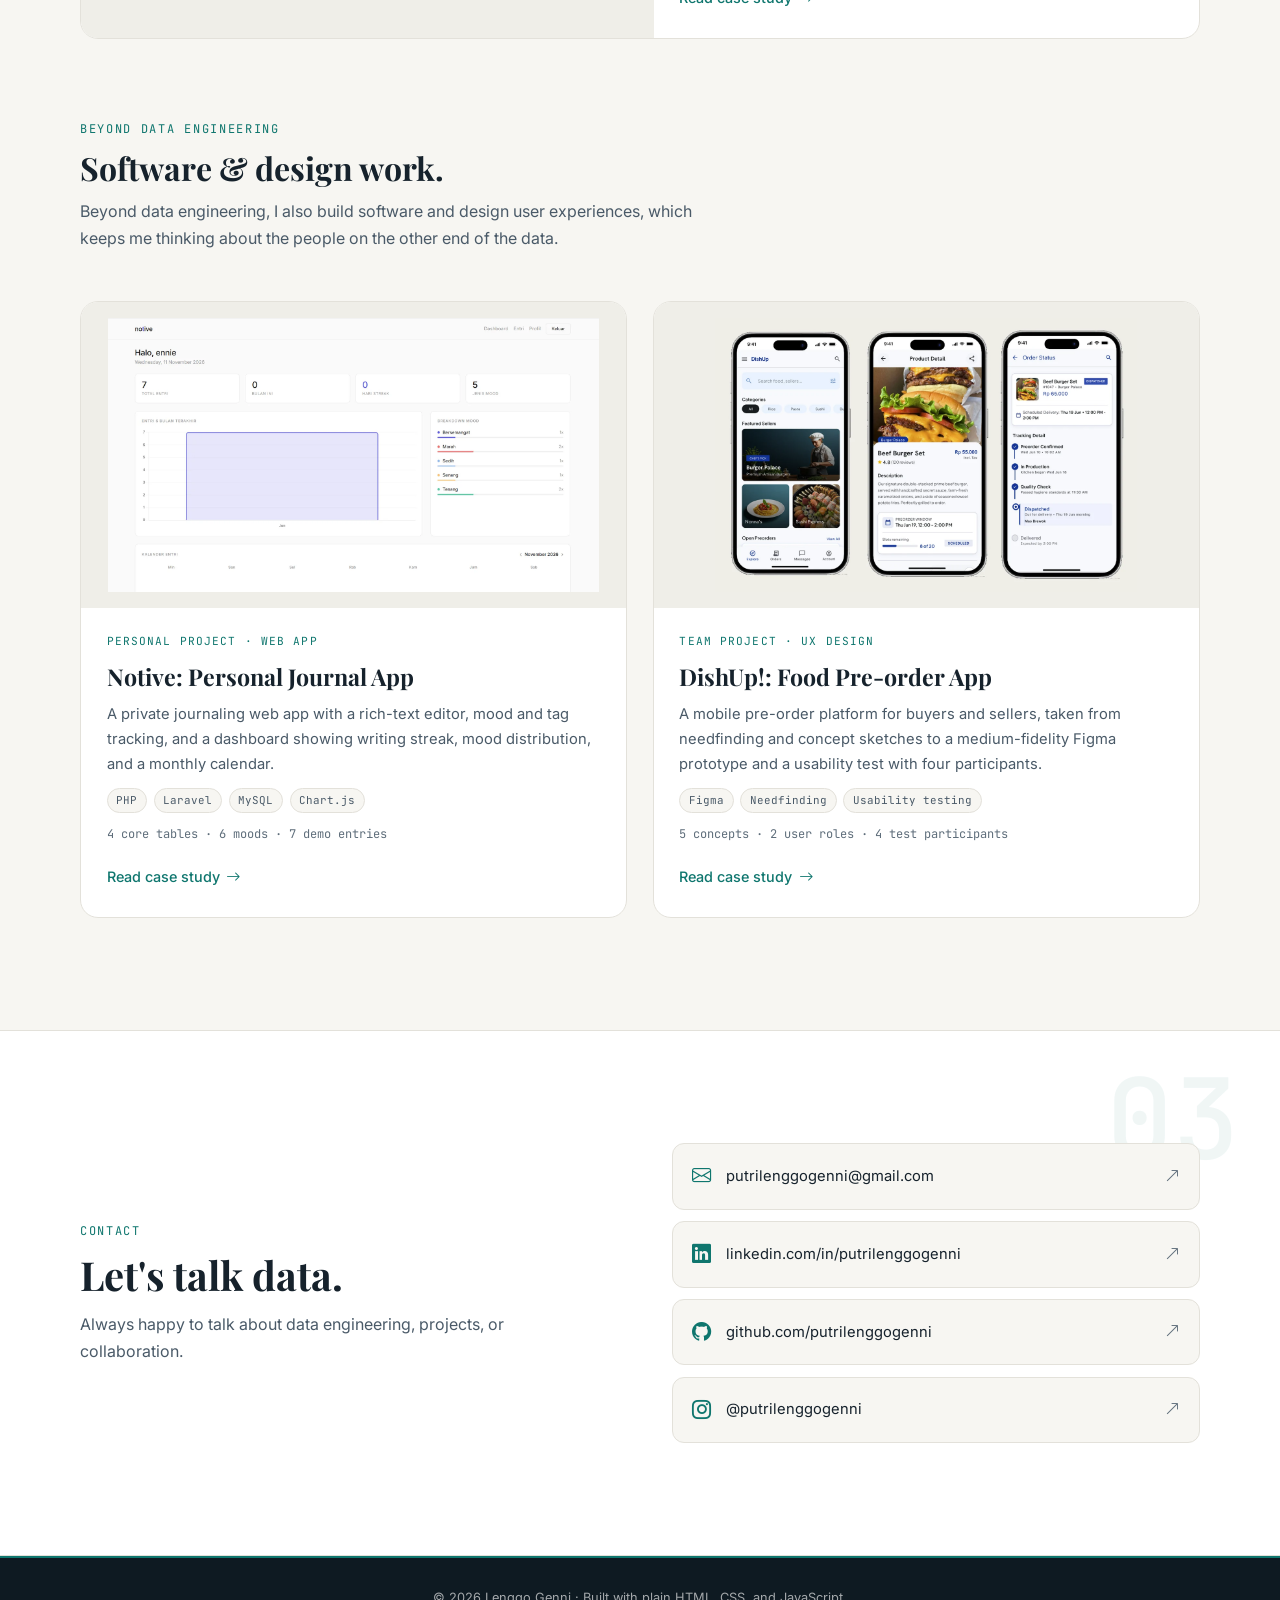
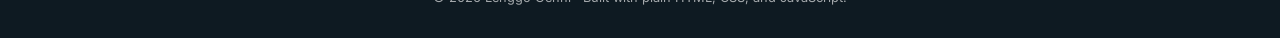
==== commit e7a96479: "Fix: remap Notive screenshots (dashboard/entries/entry detail) and ER diagram spacing" ====
--- a/index.html
+++ b/index.html
@@ -1138,12 +1138,12 @@
             </div>
             <p class="note"><i class="bi bi-info-circle"></i> Mood options: Tenang, Senang, Bersemangat, Lelah, Sedih, Marah.</p>
             <figure class="figure zoomable">
-              <img src="assets/img/notive-entries.webp" alt="Notive entries list with search, mood and tag filters" width="1600" height="900" loading="lazy" />
+              <img src="assets/img/notive-entries.webp" alt="Notive entries list with search, mood and tag filters" width="1600" height="895" loading="lazy" />
               <figcaption class="figcap">Entries list: search, filter by mood, tag, or date, sort, paginate. Click to enlarge.</figcaption>
             </figure>
             <figure class="figure zoomable">
-              <img src="assets/img/notive-create.webp" alt="Notive create entry form with Quill rich-text editor and mood selector" width="1600" height="895" loading="lazy" />
-              <figcaption class="figcap">Create entry: Quill rich-text editor, mood selector, tags, optional photo. Click to enlarge.</figcaption>
+              <img src="assets/img/notive-entry.webp" alt="A single Notive entry showing rich-text content, mood and tags" width="1600" height="900" loading="lazy" />
+              <figcaption class="figcap">An entry: rich-text content, mood, tags, and an optional photo. Click to enlarge.</figcaption>
             </figure>
           </section>
 
@@ -1164,27 +1164,27 @@
                   <text x="95" y="125" class="dg-label" text-anchor="middle">users</text>
                   <text x="95" y="145" class="dg-sub" text-anchor="middle">id · name · email</text>
 
-                  <rect x="230" y="60" width="200" height="140" rx="12" class="dg-box dg-silver"/>
-                  <text x="330" y="95" class="dg-label" text-anchor="middle">entries</text>
-                  <text x="330" y="115" class="dg-sub" text-anchor="middle">id · user_id (FK)</text>
-                  <text x="330" y="132" class="dg-sub" text-anchor="middle">title · content · mood</text>
-                  <text x="330" y="149" class="dg-sub" text-anchor="middle">photo · is_favorite</text>
-                  <text x="330" y="166" class="dg-sub" text-anchor="middle">word_count · timestamps</text>
-
-                  <rect x="490" y="90" width="150" height="80" rx="12" class="dg-box dg-gold"/>
-                  <text x="565" y="125" class="dg-label" text-anchor="middle">entry_tag</text>
-                  <text x="565" y="145" class="dg-sub" text-anchor="middle">entry_id · tag_id (PK)</text>
-
-                  <rect x="700" y="90" width="150" height="80" rx="12" class="dg-box dg-src"/>
-                  <text x="775" y="125" class="dg-label" text-anchor="middle">tags</text>
-                  <text x="775" y="145" class="dg-sub" text-anchor="middle">id · name (unique)</text>
-
-                  <path class="dg-line flow" d="M170 130 H230"/>
-                  <text x="200" y="122" class="dg-sub" text-anchor="middle">1:N cascade</text>
-                  <path class="dg-line flow" d="M430 130 H490"/>
-                  <text x="460" y="122" class="dg-sub" text-anchor="middle">N:M</text>
-                  <path class="dg-line flow" d="M640 130 H700"/>
-                  <text x="670" y="122" class="dg-sub" text-anchor="middle">N:M</text>
+                  <rect x="250" y="60" width="200" height="140" rx="12" class="dg-box dg-silver"/>
+                  <text x="350" y="95" class="dg-label" text-anchor="middle">entries</text>
+                  <text x="350" y="115" class="dg-sub" text-anchor="middle">id · user_id (FK)</text>
+                  <text x="350" y="132" class="dg-sub" text-anchor="middle">title · content · mood</text>
+                  <text x="350" y="149" class="dg-sub" text-anchor="middle">photo · is_favorite</text>
+                  <text x="350" y="166" class="dg-sub" text-anchor="middle">word_count · timestamps</text>
+
+                  <rect x="510" y="90" width="150" height="80" rx="12" class="dg-box dg-gold"/>
+                  <text x="585" y="125" class="dg-label" text-anchor="middle">entry_tag</text>
+                  <text x="585" y="145" class="dg-sub" text-anchor="middle">entry_id · tag_id (PK)</text>
+
+                  <rect x="720" y="90" width="150" height="80" rx="12" class="dg-box dg-src"/>
+                  <text x="795" y="125" class="dg-label" text-anchor="middle">tags</text>
+                  <text x="795" y="145" class="dg-sub" text-anchor="middle">id · name (unique)</text>
+
+                  <path class="dg-line flow" d="M170 130 H250"/>
+                  <text x="210" y="118" class="dg-sub" text-anchor="middle">1:N cascade</text>
+                  <path class="dg-line flow" d="M450 130 H510"/>
+                  <text x="480" y="118" class="dg-sub" text-anchor="middle">N:M</text>
+                  <path class="dg-line flow" d="M660 130 H720"/>
+                  <text x="690" y="118" class="dg-sub" text-anchor="middle">N:M</text>
                 </svg>
               </div>
             </figure>
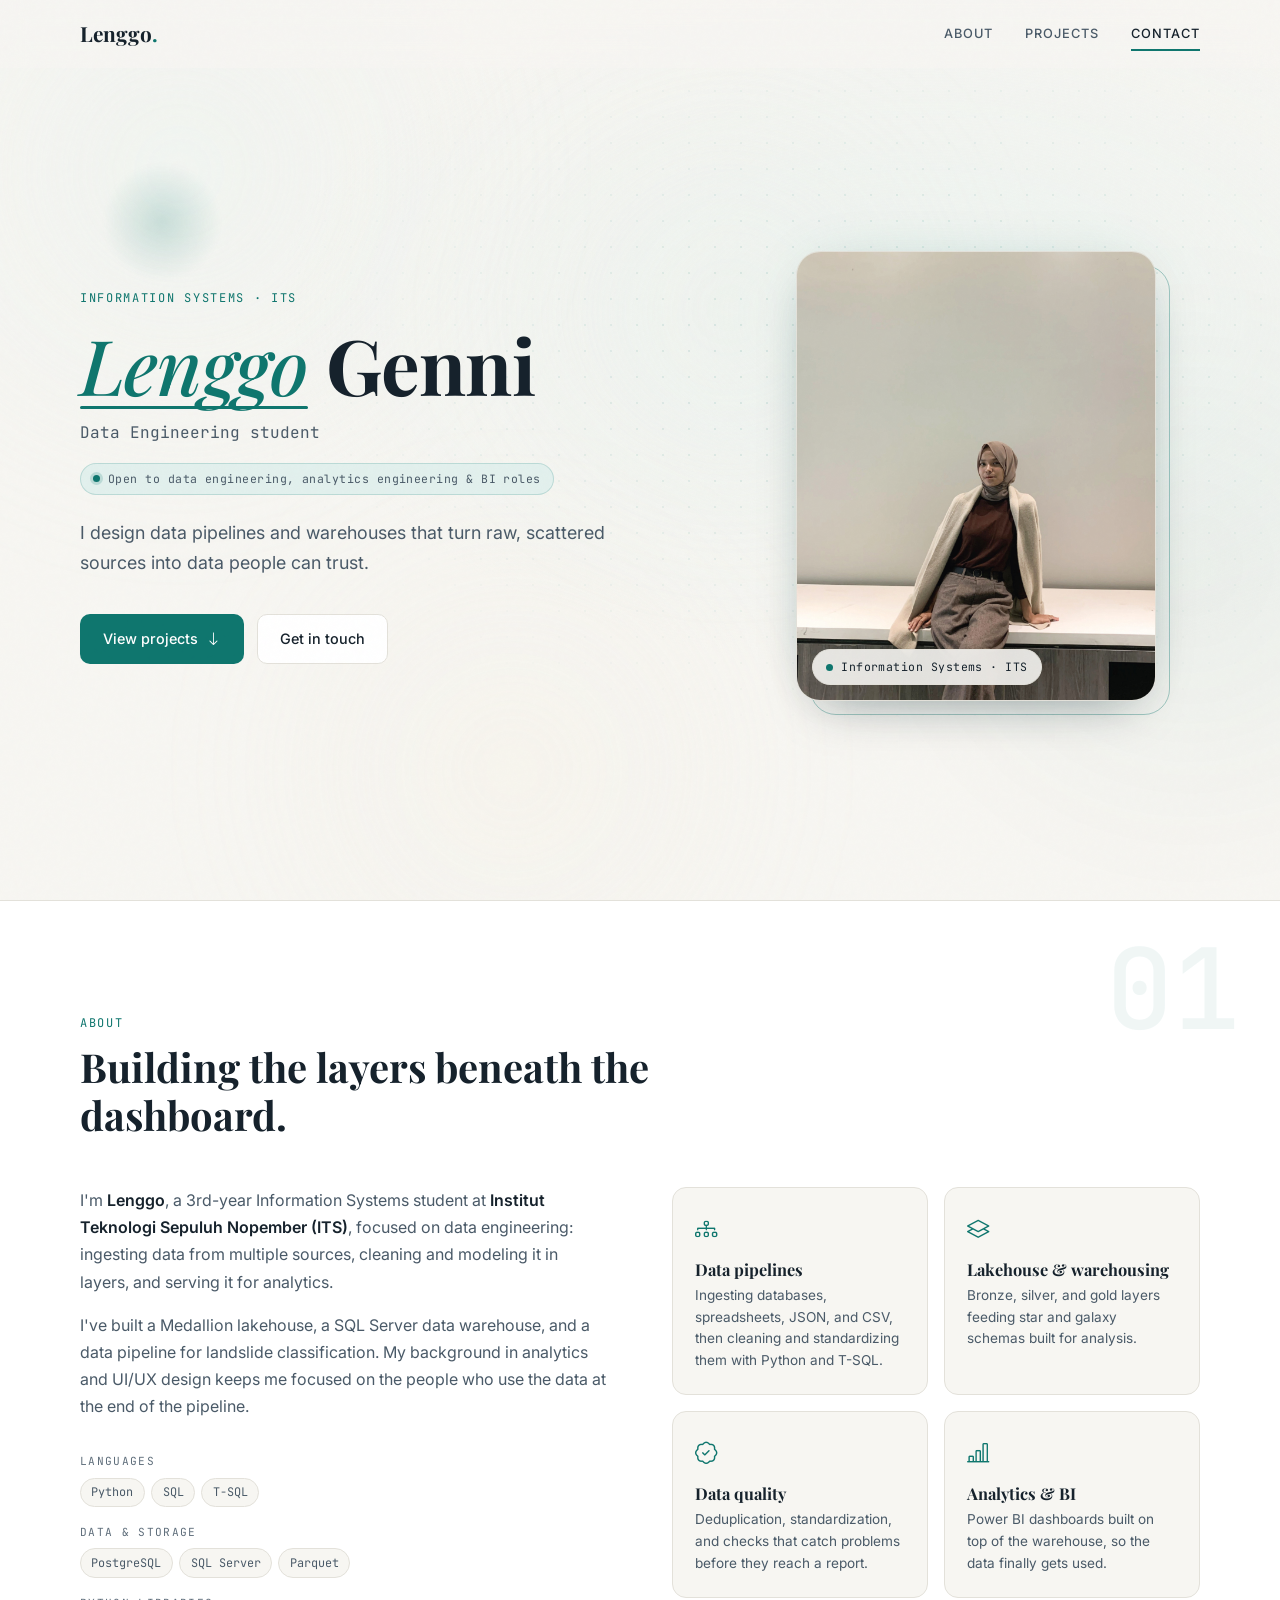
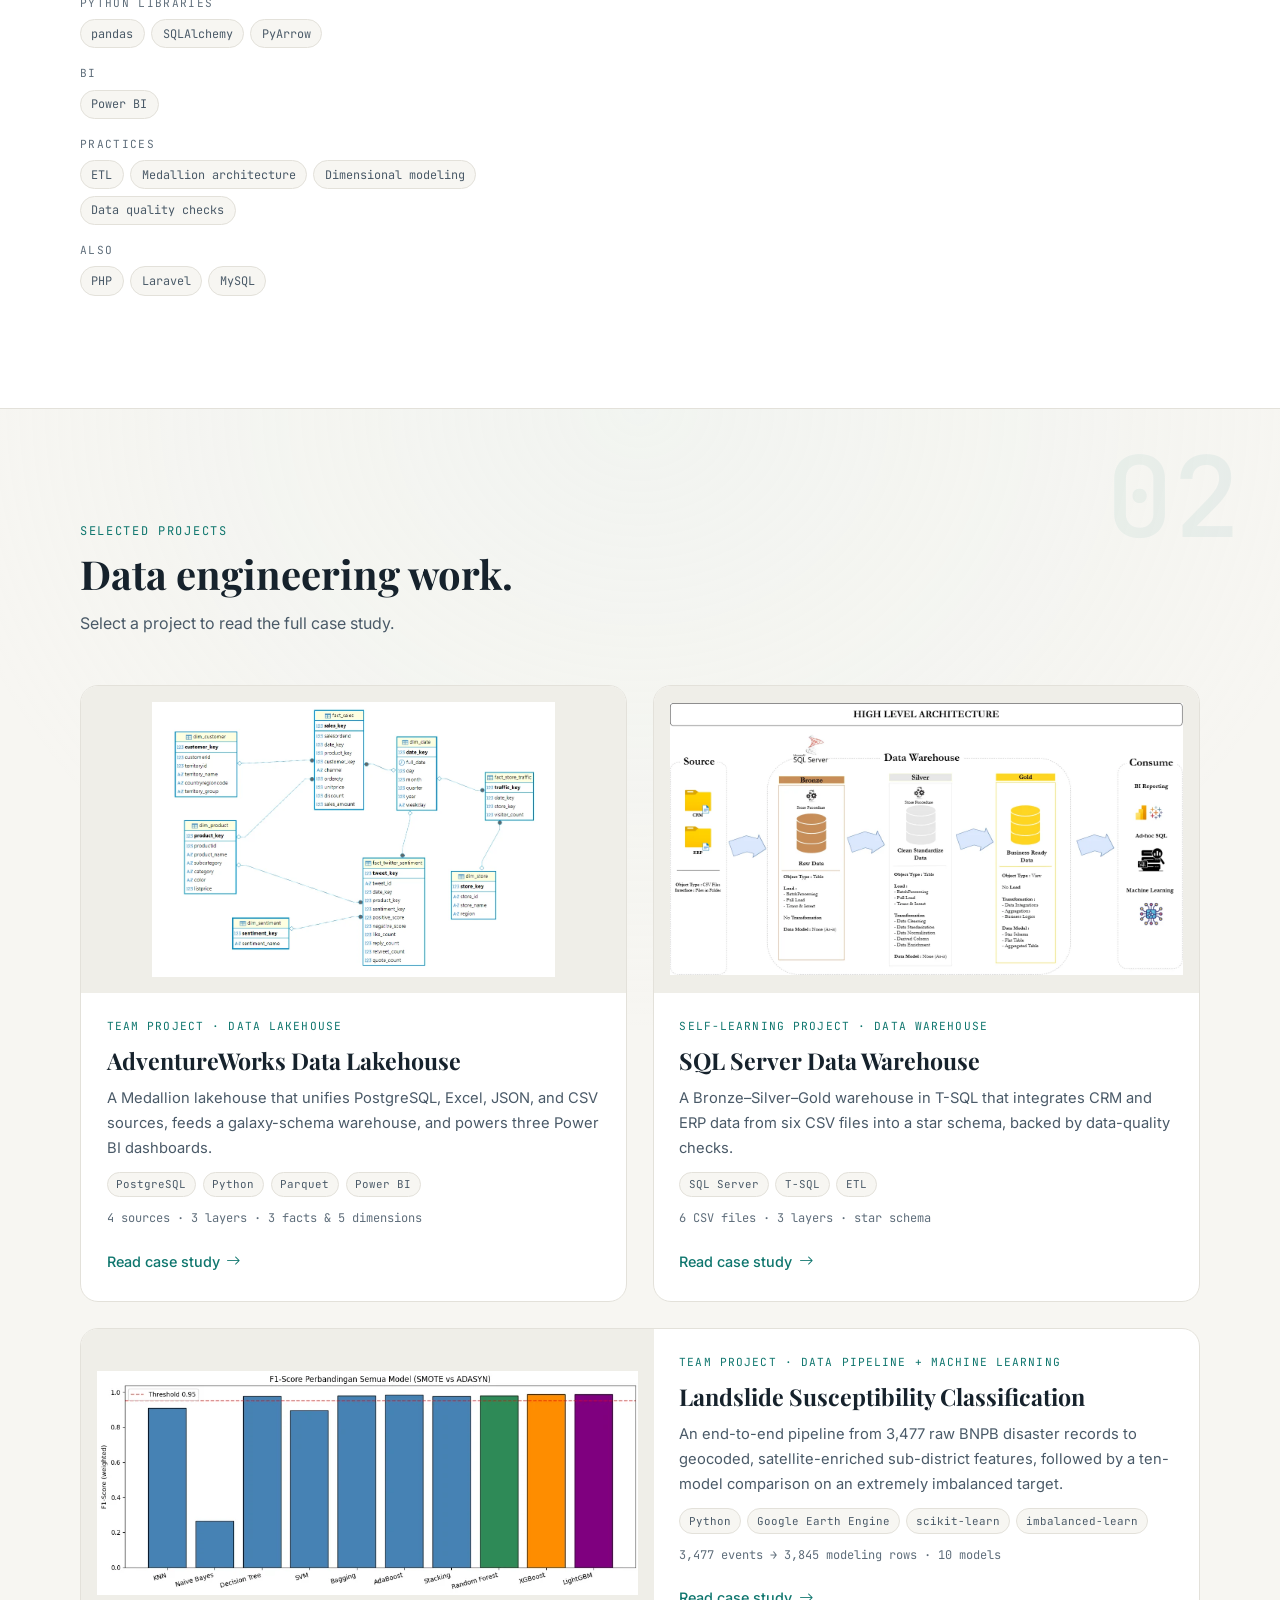
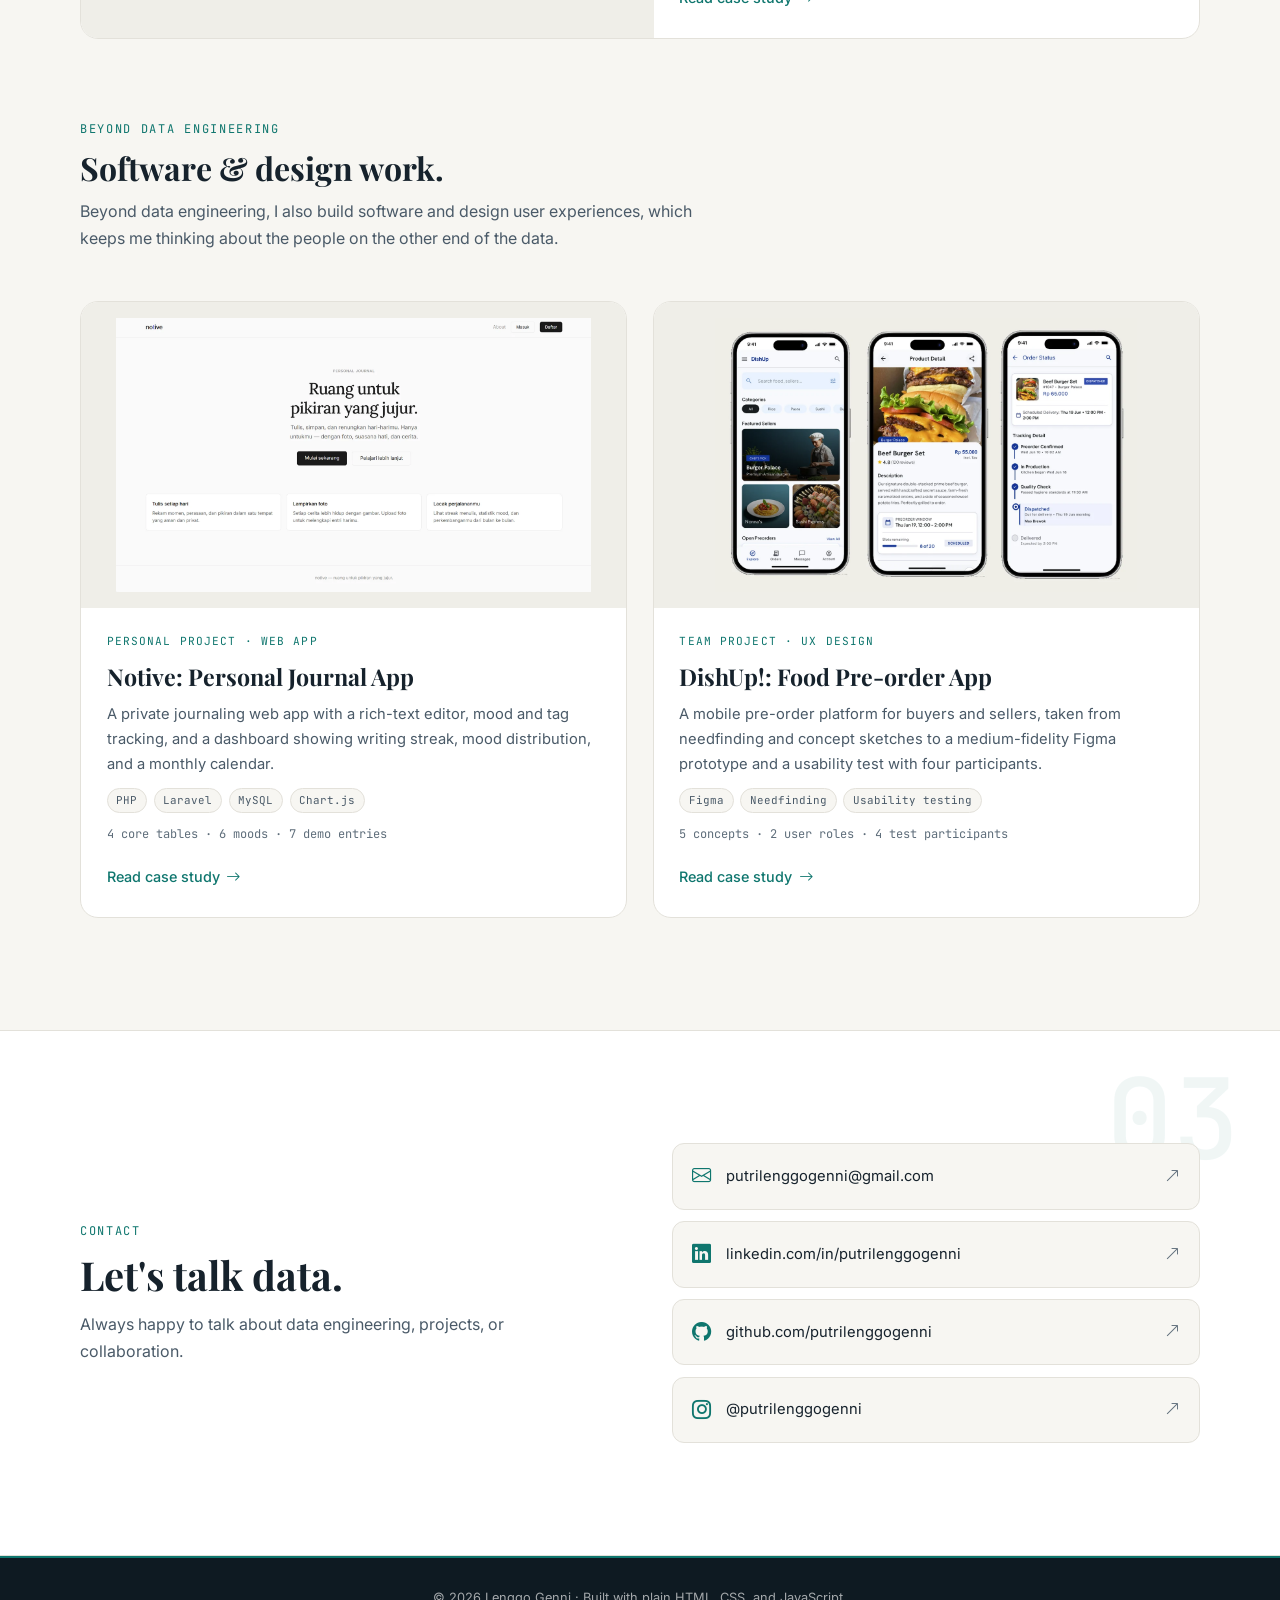
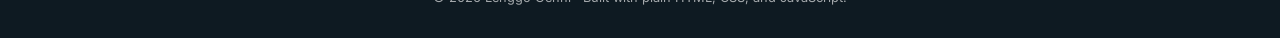
==== commit d9e8d7a8: "Change Notive card cover to landing page screenshot" ====
--- a/index.html
+++ b/index.html
@@ -230,7 +230,7 @@
         <div class="projects">
           <a class="card reveal" href="#p-notive">
             <div class="card__media">
-              <img src="assets/img/notive-dashboard.webp" alt="Notive dashboard showing streak, mood distribution and calendar" width="1600" height="896" loading="lazy" />
+              <img src="assets/img/notive-cover.webp" alt="Notive landing page" width="1600" height="924" loading="lazy" />
             </div>
             <div class="card__body">
               <span class="card__tag">Personal project · Web app</span>
@@ -1145,6 +1145,10 @@
               <img src="assets/img/notive-entry.webp" alt="A single Notive entry showing rich-text content, mood and tags" width="1600" height="900" loading="lazy" />
               <figcaption class="figcap">An entry: rich-text content, mood, tags, and an optional photo. Click to enlarge.</figcaption>
             </figure>
+            <figure class="figure zoomable">
+              <img src="assets/img/notive-create.webp" alt="Notive create entry form with Quill rich-text editor and mood selector" width="1600" height="900" loading="lazy" />
+              <figcaption class="figcap">Create entry: Quill rich-text editor, mood selector, tags, optional photo. Click to enlarge.</figcaption>
+            </figure>
           </section>
 
           <section class="cs__section reveal" data-section="datamodel" data-title="Data model">
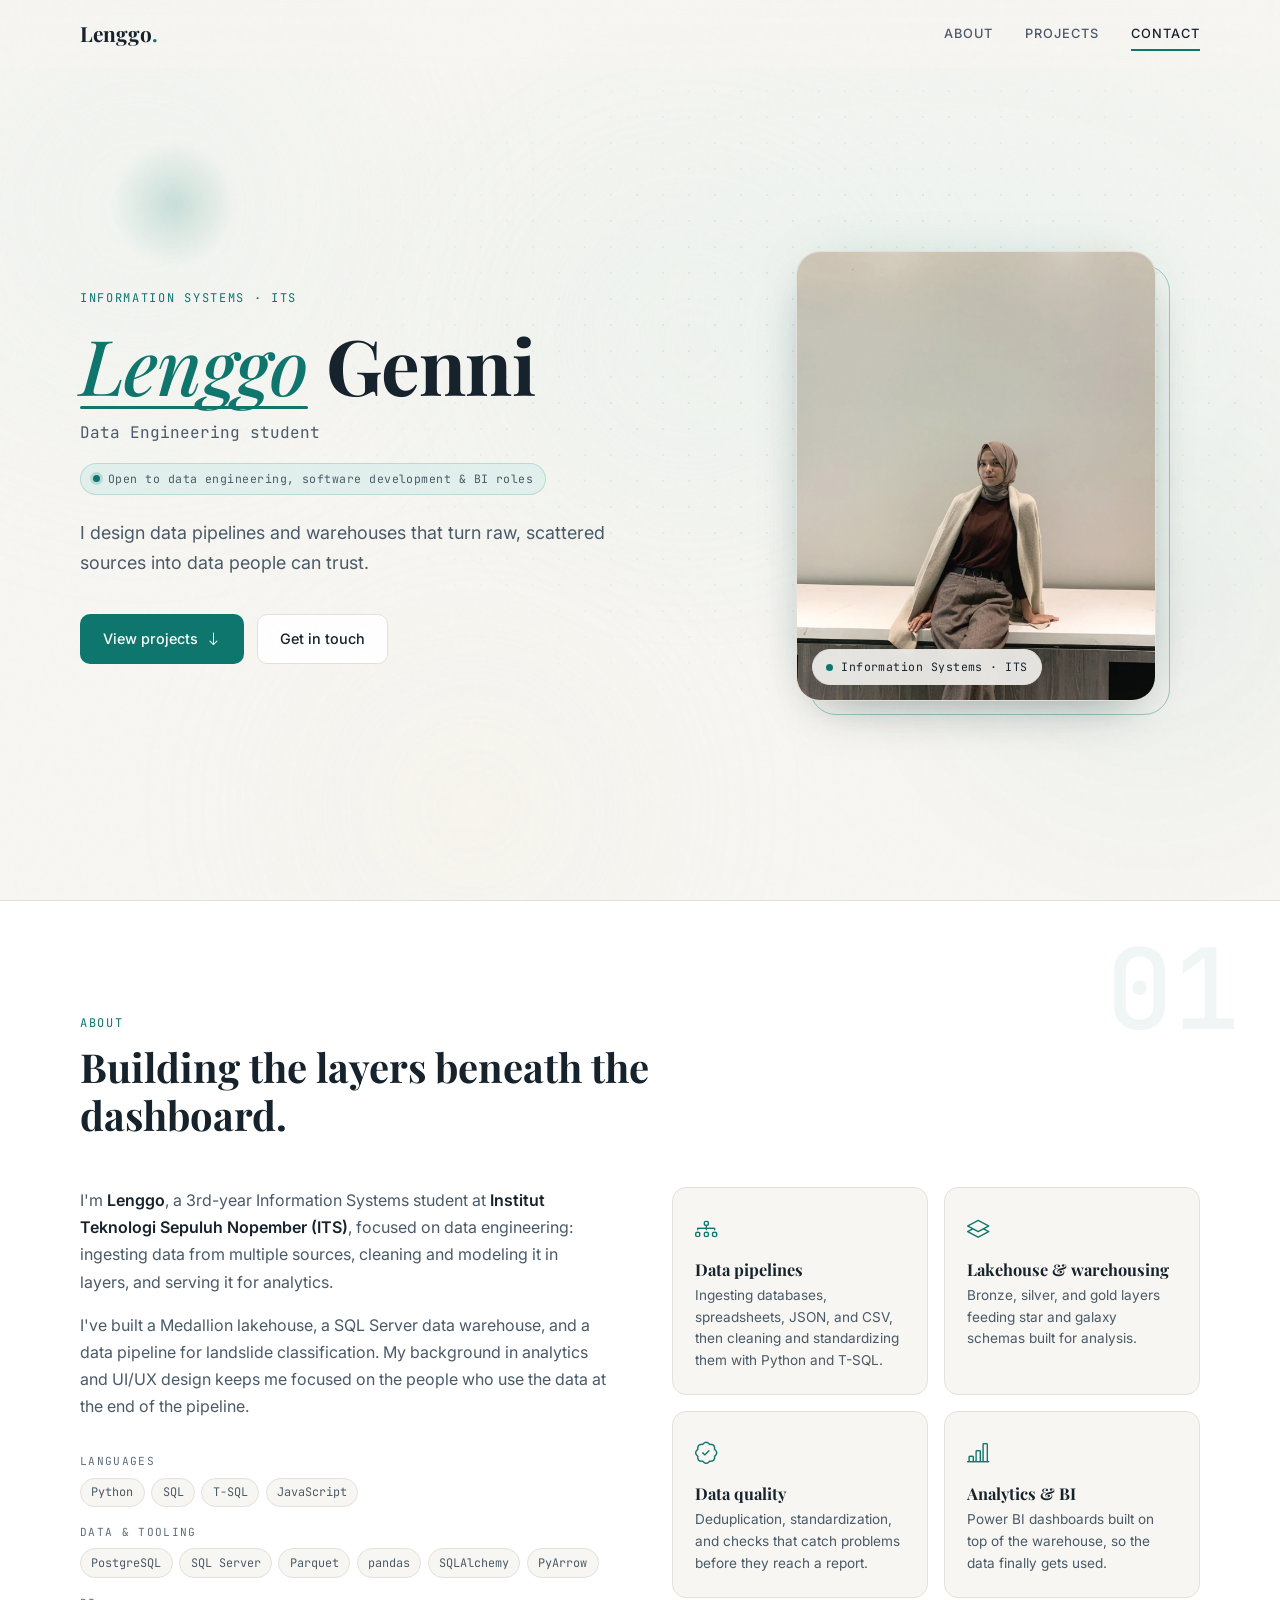
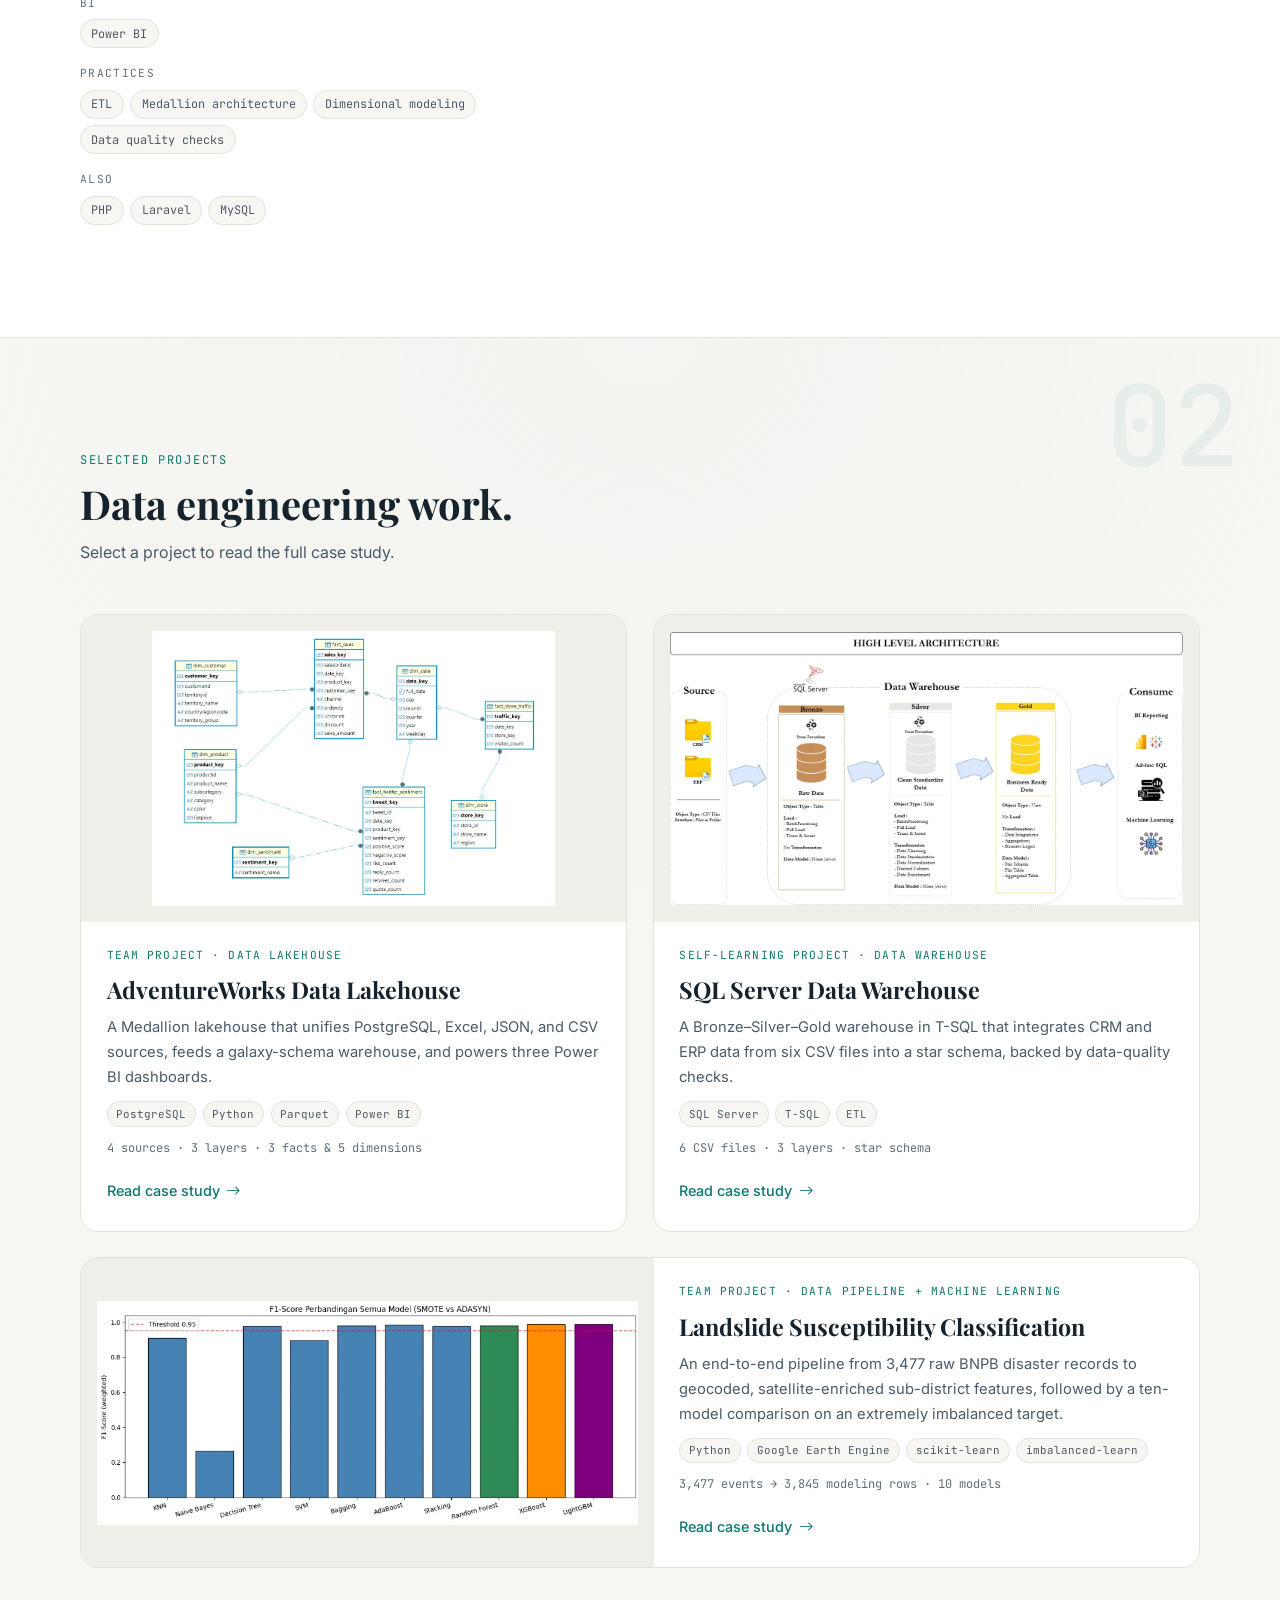
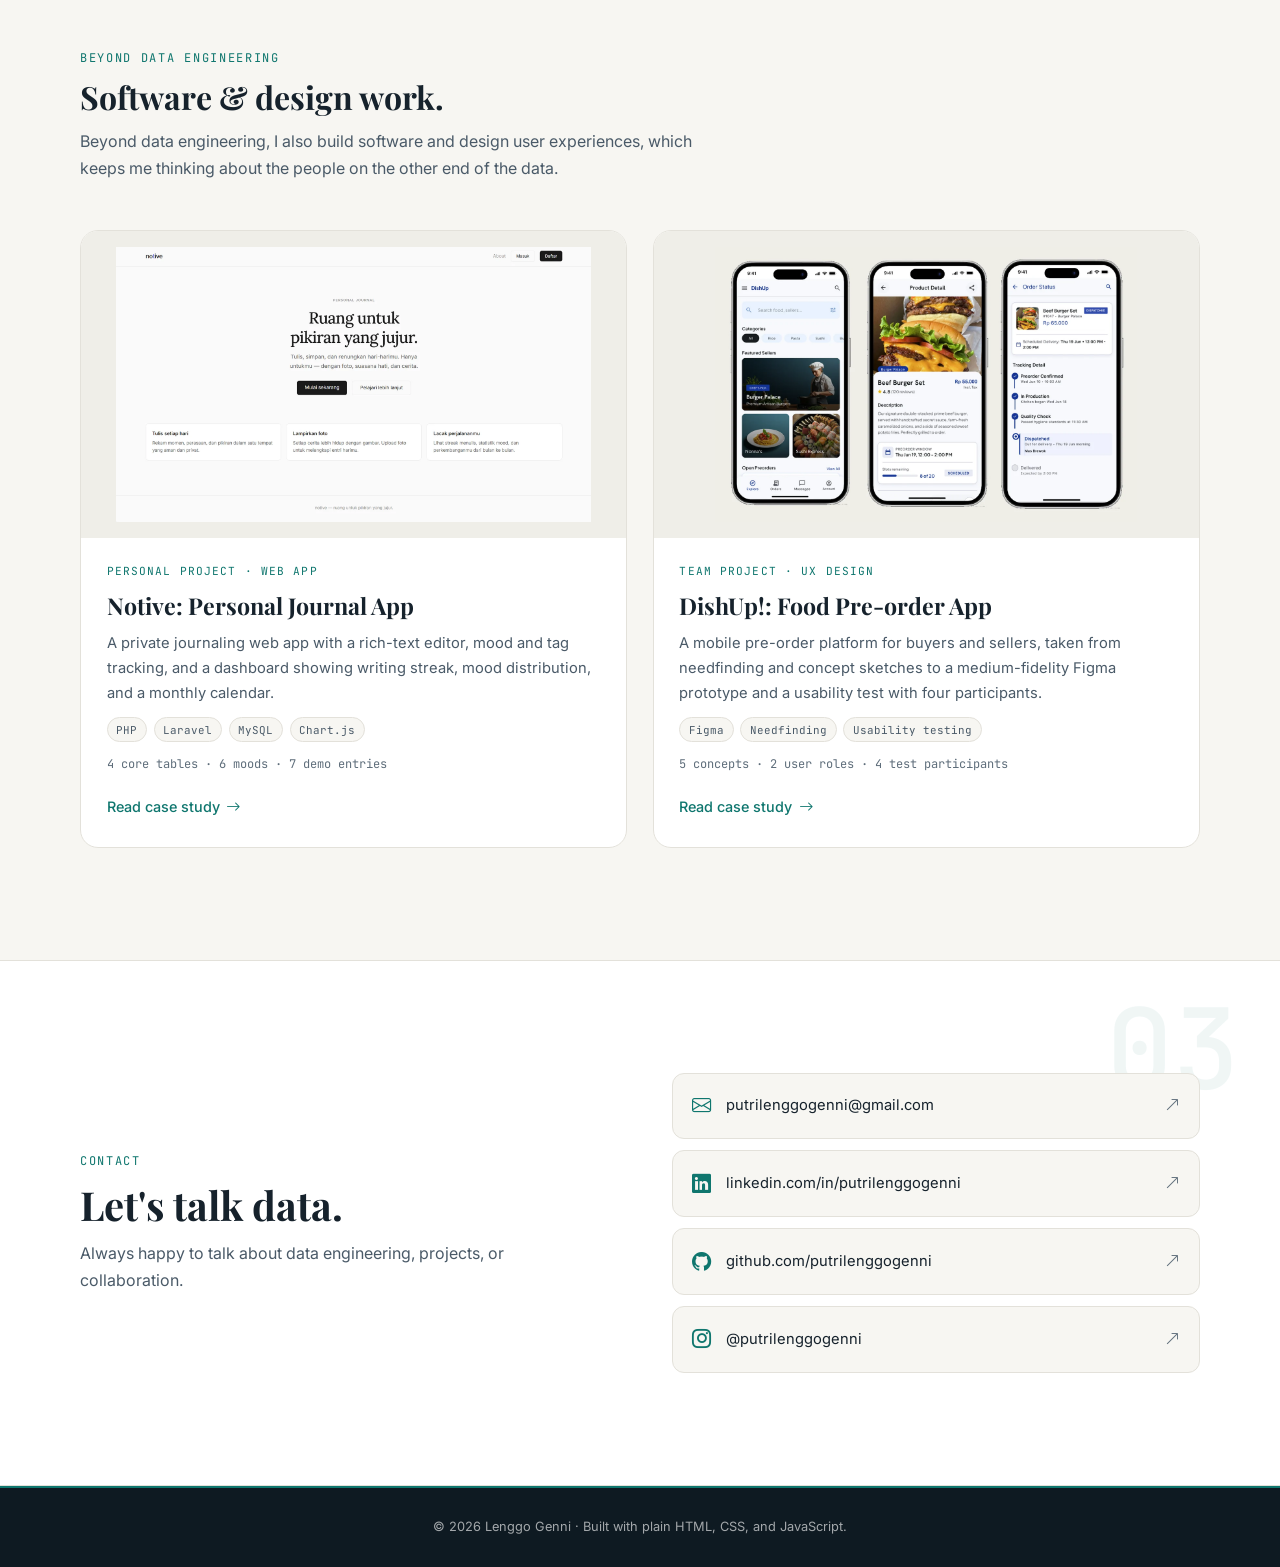
==== commit 2619d31d: "Polish: content edits + animation spec (hero stagger, reveals, cards, nav, panel)" ====
--- a/index.html
+++ b/index.html
@@ -58,7 +58,7 @@
           <p class="eyebrow">Information Systems · ITS</p>
           <h1 class="hero__name"><em>Lenggo</em> Genni</h1>
           <p class="hero__role">Data Engineering student</p>
-<p class="hero__avail"><span class="hero__avail-dot" aria-hidden="true"></span>Open to data engineering, analytics engineering &amp; BI roles</p>
+<p class="hero__avail"><span class="hero__avail-dot" aria-hidden="true"></span>Open to data engineering, software development &amp; BI roles</p>
           <p class="hero__lede">
             I design data pipelines and warehouses that turn raw, scattered sources into data people can trust.
           </p>
@@ -106,27 +106,23 @@
             </p>
 
             <div class="stack">
-              <div class="stack__group">
+              <div class="stack__group reveal" data-delay="0">
                 <span class="stack__label">Languages</span>
-                <div class="chips"><span class="chip">Python</span><span class="chip">SQL</span><span class="chip">T-SQL</span></div>
-              </div>
-              <div class="stack__group">
-                <span class="stack__label">Data &amp; storage</span>
-                <div class="chips"><span class="chip">PostgreSQL</span><span class="chip">SQL Server</span><span class="chip">Parquet</span></div>
-              </div>
-              <div class="stack__group">
-                <span class="stack__label">Python libraries</span>
-                <div class="chips"><span class="chip">pandas</span><span class="chip">SQLAlchemy</span><span class="chip">PyArrow</span></div>
-              </div>
-              <div class="stack__group">
+                <div class="chips"><span class="chip">Python</span><span class="chip">SQL</span><span class="chip">T-SQL</span><span class="chip">JavaScript</span></div>
+              </div>
+              <div class="stack__group reveal" data-delay="60">
+                <span class="stack__label">Data &amp; tooling</span>
+                <div class="chips"><span class="chip">PostgreSQL</span><span class="chip">SQL Server</span><span class="chip">Parquet</span><span class="chip">pandas</span><span class="chip">SQLAlchemy</span><span class="chip">PyArrow</span></div>
+              </div>
+              <div class="stack__group reveal" data-delay="120">
                 <span class="stack__label">BI</span>
                 <div class="chips"><span class="chip">Power BI</span></div>
               </div>
-              <div class="stack__group">
+              <div class="stack__group reveal" data-delay="180">
                 <span class="stack__label">Practices</span>
                 <div class="chips"><span class="chip">ETL</span><span class="chip">Medallion architecture</span><span class="chip">Dimensional modeling</span><span class="chip">Data quality checks</span></div>
               </div>
-              <div class="stack__group">
+              <div class="stack__group reveal" data-delay="240">
                 <span class="stack__label">Also</span>
                 <div class="chips"><span class="chip">PHP</span><span class="chip">Laravel</span><span class="chip">MySQL</span></div>
               </div>
--- a/style.css
+++ b/style.css
@@ -25,6 +25,7 @@
 
   --radius:      14px;
   --ease:        cubic-bezier(.22, .61, .36, 1);
+  --ease-out:    cubic-bezier(.2, .8, .2, 1);
   --nav-h:       68px;
 
   --font-serif:  'Playfair Display', Georgia, serif;
@@ -65,7 +66,8 @@
 .ambient__orb {
   position: absolute; border-radius: 50%; filter: blur(90px);
   will-change: transform; opacity: .45;
-  animation: ambient-drift 46s ease-in-out infinite alternate;
+  animation: ambient-drift 6s ease-out 1 both;
+  animation-iteration-count: 1;
 }
 .ambient__orb--1 {
   width: 52vw; height: 52vw; top: -18%; left: -12%;
@@ -155,9 +157,10 @@
   border-radius: 10px;
   font-size: .9rem; font-weight: 500;
   border: 1.5px solid transparent;
-  transition: background-color .25s, color .25s, border-color .25s, transform .25s var(--ease), box-shadow .25s;
+  transition: background-color .2s, color .2s, border-color .2s, transform .2s var(--ease-out), box-shadow .2s;
 }
 .btn:hover { transform: translateY(-2px); }
+.btn:active { transform: translateY(1px); }
 .btn--primary { background: var(--accent); color: #fff; }
 .btn--primary:hover { background: var(--accent-dark); box-shadow: 0 8px 20px rgba(15, 118, 110, .22); }
 .btn--ghost { border-color: var(--line); background: var(--surface); color: var(--ink); }
@@ -176,10 +179,10 @@
 .chips--sm .chip { font-size: .68rem; padding: .15rem .55rem; }
 
 /* ---------- reveal-on-scroll (only when JS runs) ---------- */
-.js .reveal { opacity: 0; transform: translateY(16px); }
-.js .reveal.is-visible { animation: reveal-in .7s var(--ease) var(--reveal-delay, 0ms) both; }
+.js .reveal { opacity: 0; transform: translateY(14px); }
+.js .reveal.is-visible { animation: reveal-in .55s var(--ease-out) var(--reveal-delay, 0ms) both; }
 @keyframes reveal-in {
-  from { opacity: 0; transform: translateY(16px); }
+  from { opacity: 0; transform: translateY(14px); }
   to   { opacity: 1; transform: none; }
 }
 /* the .reveal classes are removed by script.js once the animation ends,
@@ -197,7 +200,7 @@
   border-bottom: 1px solid transparent;
   transition: border-color .3s, background-color .3s;
 }
-.nav.is-scrolled { border-bottom-color: var(--line); background: rgba(247, 246, 242, .92); }
+.nav.is-scrolled { border-bottom-color: var(--line); background: rgba(247, 246, 242, .92); box-shadow: 0 4px 16px -8px rgba(22, 34, 44, .1); }
 .nav__inner { height: 100%; display: flex; align-items: center; justify-content: space-between; }
 .brand { font-family: var(--font-serif); font-weight: 700; font-size: 1.3rem; }
 .brand span { color: var(--accent); }
@@ -205,7 +208,7 @@
 .nav__indicator {
   position: absolute; bottom: -2px; height: 2px; left: 0; width: 0;
   background: var(--accent); border-radius: 2px;
-  transition: left .3s var(--ease), width .3s var(--ease), opacity .2s;
+  transition: left .25s var(--ease-out), width .25s var(--ease-out), opacity .2s;
   opacity: 0; pointer-events: none;
 }
 .nav__links a {
@@ -230,7 +233,8 @@
 .hero__float {
   position: absolute; border-radius: 50%; filter: blur(2px);
   background: radial-gradient(circle, rgba(15, 118, 110, .18), transparent 70%);
-  animation: hero-float 18s ease-in-out infinite alternate;
+  animation: hero-float 8s ease-out 1 both;
+  animation-iteration-count: 1;
 }
 .hero__float--1 { width: 120px; height: 120px; top: 18%; left: 8%; animation-duration: 22s; }
 .hero__float--2 { width: 80px; height: 80px; top: 62%; left: 72%; animation-duration: 26s; animation-delay: -6s; background: radial-gradient(circle, rgba(226, 240, 237, .6), transparent 70%); }
@@ -283,14 +287,15 @@
 .hero__lede { font-size: 1.12rem; color: var(--ink-mid); max-width: 30em; margin-bottom: 2.2rem; }
 .hero__cta { display: flex; flex-wrap: wrap; gap: .8rem; }
 
-.hero__text > * { animation: rise .8s var(--ease) both; }
-.hero__text > :nth-child(2) { animation-delay: .06s; }
-.hero__text > :nth-child(3) { animation-delay: .12s; }
-.hero__text > :nth-child(4) { animation-delay: .18s; }
-.hero__text > :nth-child(5) { animation-delay: .24s; }
-.hero__portrait { animation: rise .9s var(--ease) .25s both; }
-.hero__text > :nth-child(6) { animation-delay: .3s; }
-@keyframes rise { from { opacity: 0; transform: translateY(16px); } to { opacity: 1; transform: none; } }
+.hero__text > * { animation: rise .55s var(--ease-out) both; }
+.hero__text > :nth-child(1) { animation-delay: 0s; }
+.hero__text > :nth-child(2) { animation-delay: .07s; }
+.hero__text > :nth-child(3) { animation-delay: .14s; }
+.hero__text > :nth-child(4) { animation-delay: .21s; }
+.hero__text > :nth-child(5) { animation-delay: .28s; }
+.hero__text > :nth-child(6) { animation-delay: .35s; }
+.hero__portrait { animation: rise .6s var(--ease-out) .2s both; }
+@keyframes rise { from { opacity: 0; transform: translateY(14px); } to { opacity: 1; transform: none; } }
 
 @keyframes dash { to { stroke-dashoffset: -22; } }
 
@@ -353,11 +358,11 @@
   border: 1px solid var(--line);
   border-radius: 18px;
   overflow: hidden;
-  transition: transform .35s var(--ease), box-shadow .35s, border-color .35s;
-}
-.card:hover { transform: translateY(-6px); box-shadow: 0 24px 48px -26px rgba(22, 34, 44, .35), 0 0 40px -12px rgba(15, 118, 110, .18); border-color: var(--accent); }
+  transition: transform .25s var(--ease-out), box-shadow .25s var(--ease-out), border-color .25s var(--ease-out);
+}
+.card:hover { transform: translateY(-3px); box-shadow: 0 16px 32px -22px rgba(22, 34, 44, .3), 0 0 30px -14px rgba(15, 118, 110, .15); border-color: var(--accent); }
 .card__media { background: var(--surface-2); aspect-ratio: 16 / 9; overflow: hidden; padding: 1rem; }
-.card__media img { width: 100%; height: 100%; object-fit: contain; transition: transform .6s var(--ease); }
+.card__media img { width: 100%; height: 100%; object-fit: contain; transition: transform .25s var(--ease-out); }
 .card:hover .card__media img { transform: scale(1.03); }
 .card__body { display: flex; flex-direction: column; gap: .7rem; padding: 1.5rem 1.6rem 1.7rem; flex: 1; }
 .card__tag { font-family: var(--font-mono); font-size: .7rem; letter-spacing: .1em; text-transform: uppercase; color: var(--accent); }
@@ -365,7 +370,7 @@
 .card__desc { color: var(--ink-mid); font-size: .92rem; }
 .card__meta { font-family: var(--font-mono); font-size: .75rem; color: var(--ink-soft); }
 .card__cta { margin-top: auto; padding-top: .6rem; font-weight: 500; font-size: .9rem; color: var(--accent); display: inline-flex; align-items: center; gap: .4rem; }
-.card__cta i { transition: transform .3s var(--ease); }
+.card__cta i { transition: transform .25s var(--ease-out); }
 .card:hover .card__cta i { transform: translateX(5px); }
 
 
@@ -384,12 +389,13 @@
   border: 1px solid var(--line);
   border-radius: 12px;
   font-size: .92rem;
-  transition: border-color .25s, transform .25s var(--ease), background-color .25s;
+  transition: border-color .2s, transform .2s var(--ease-out), background-color .2s;
 }
 .link-row i:first-child { font-size: 1.2rem; color: var(--accent); }
 .link-row span { flex: 1; }
 .link-row i:last-child { color: var(--ink-soft); transition: transform .25s var(--ease), color .25s; }
 .link-row:hover { border-color: var(--accent); transform: translateX(4px); }
+.link-row:active { transform: translateX(2px); }
 .link-row:hover i:last-child { transform: translate(2px, -2px); color: var(--accent); }
 
 /* ---------- footer ---------- */
@@ -403,8 +409,8 @@
   background: var(--bg);
   display: flex; flex-direction: column;
   opacity: 0;
-  transform: translateY(28px);
-  transition: opacity .35s var(--ease), transform .45s var(--ease);
+  transform: translateY(24px);
+  transition: opacity .45s var(--ease-out), transform .45s var(--ease-out);
 }
 .panel[hidden] { display: none; }
 .panel.is-open { opacity: 1; transform: none; }
@@ -465,7 +471,7 @@
   font-size: .82rem; color: var(--ink-soft);
   padding: .4rem 0 .4rem 1rem; margin-left: -1px;
   border-left: 2px solid transparent;
-  transition: color .2s, border-color .2s;
+  transition: color .25s var(--ease-out), border-color .25s var(--ease-out);
 }
 .cs__toc a:hover { color: var(--ink); }
 .cs__toc a.is-active { color: var(--accent); border-left-color: var(--accent); font-weight: 500; }
@@ -541,7 +547,7 @@
 .dg-line  { fill: none; stroke: var(--ink-soft); stroke-width: 1.6; opacity: .55; }
 .dg-line--dashed { stroke: var(--accent); opacity: .9; }
 .flow { stroke-dasharray: 5 7; }
-.in-view .flow { animation: dash 3s linear infinite; }
+.in-view .flow { animation: dash 3s linear 1 both; }
 
 .layers { display: grid; grid-template-columns: repeat(3, 1fr); gap: 1rem; margin: 1.4rem 0; }
 .layer { background: var(--surface); border: 1px solid var(--line); border-top-width: 4px; border-radius: var(--radius); padding: 1.3rem 1.3rem 1.5rem; transition: transform .3s var(--ease), box-shadow .3s; }
